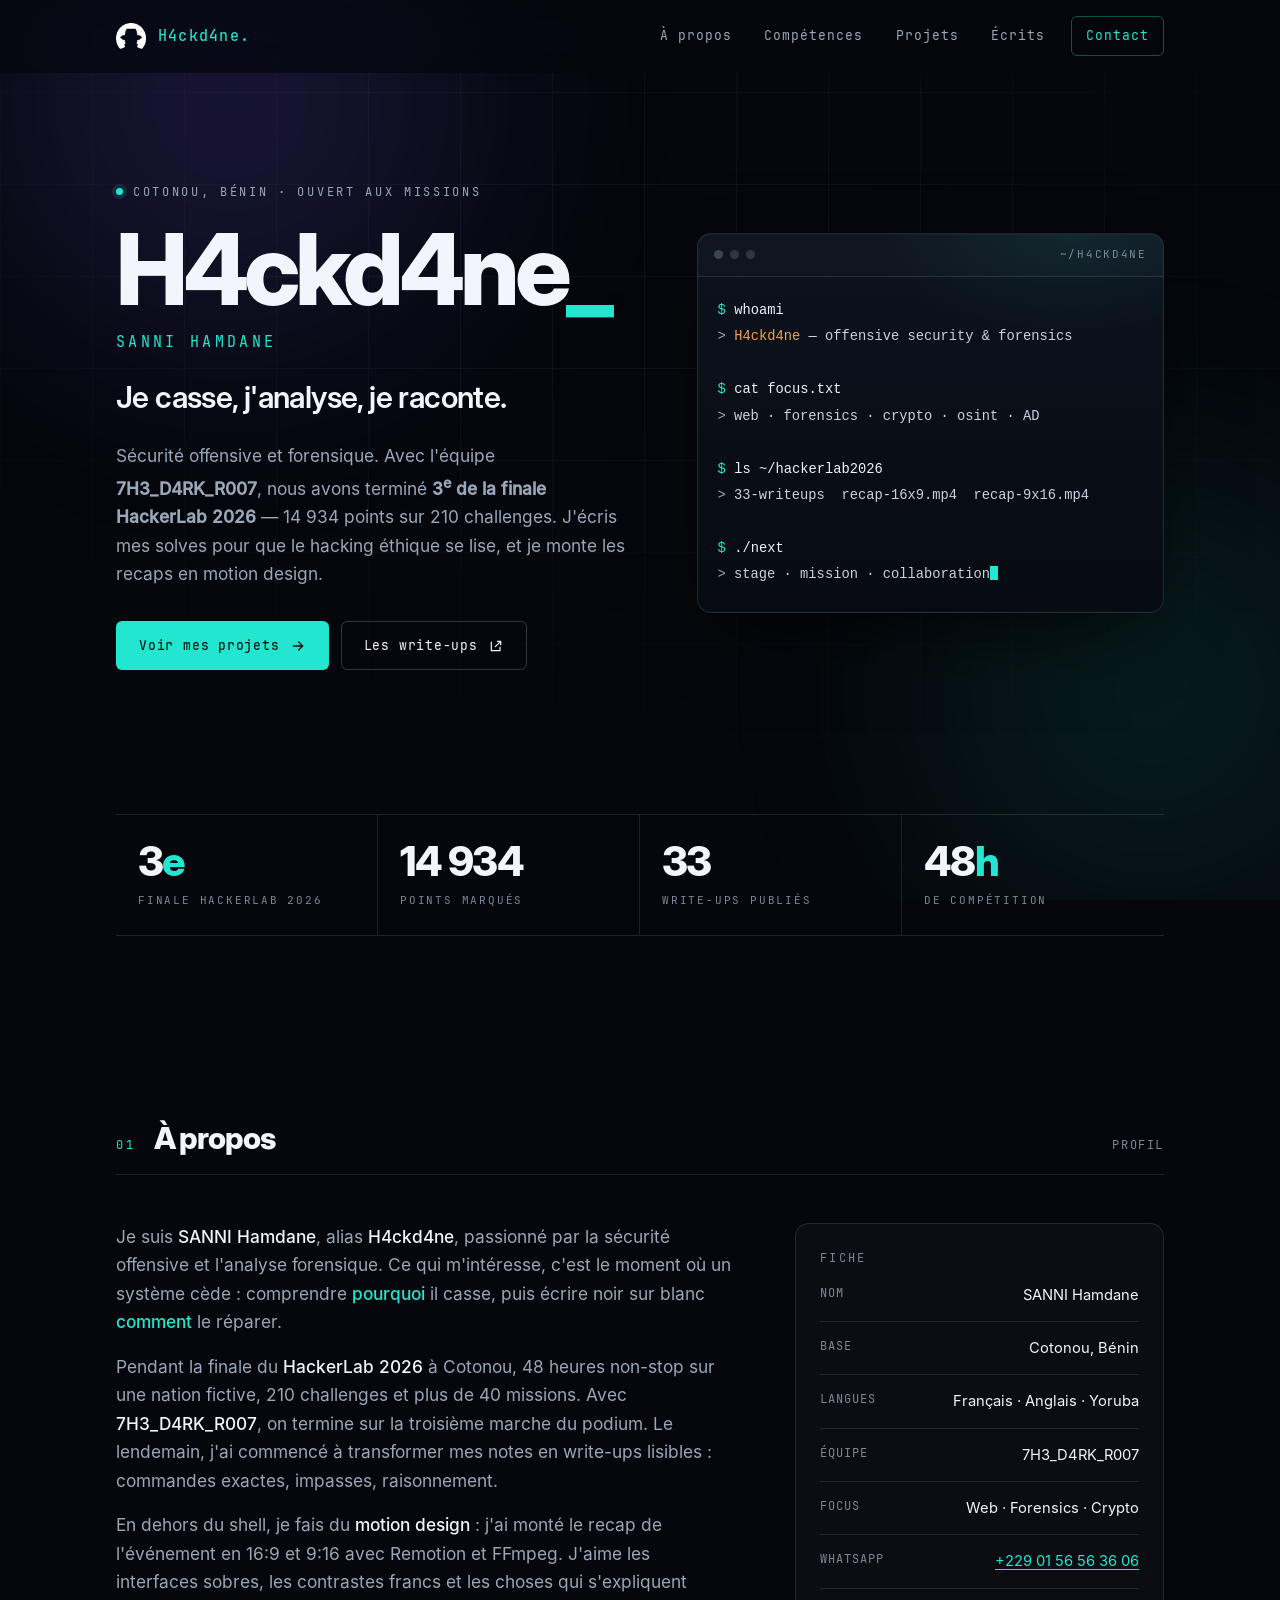
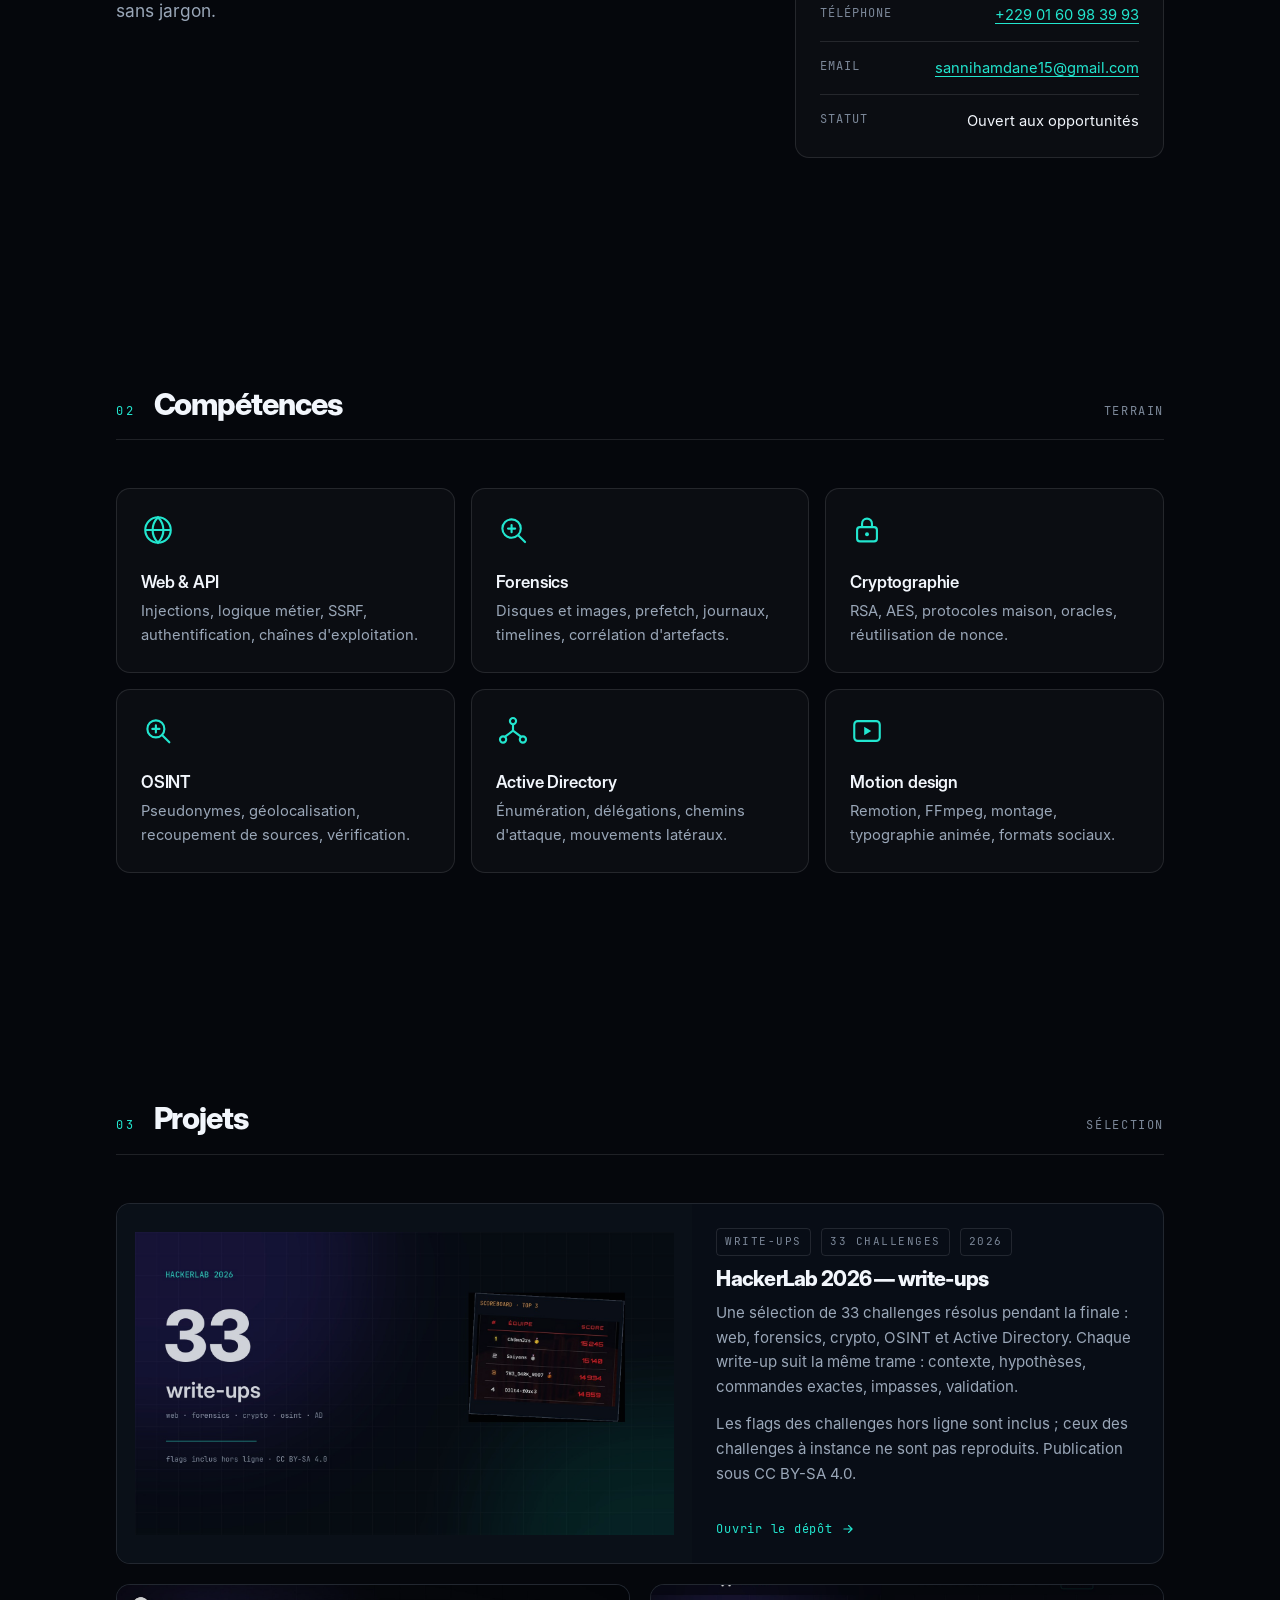
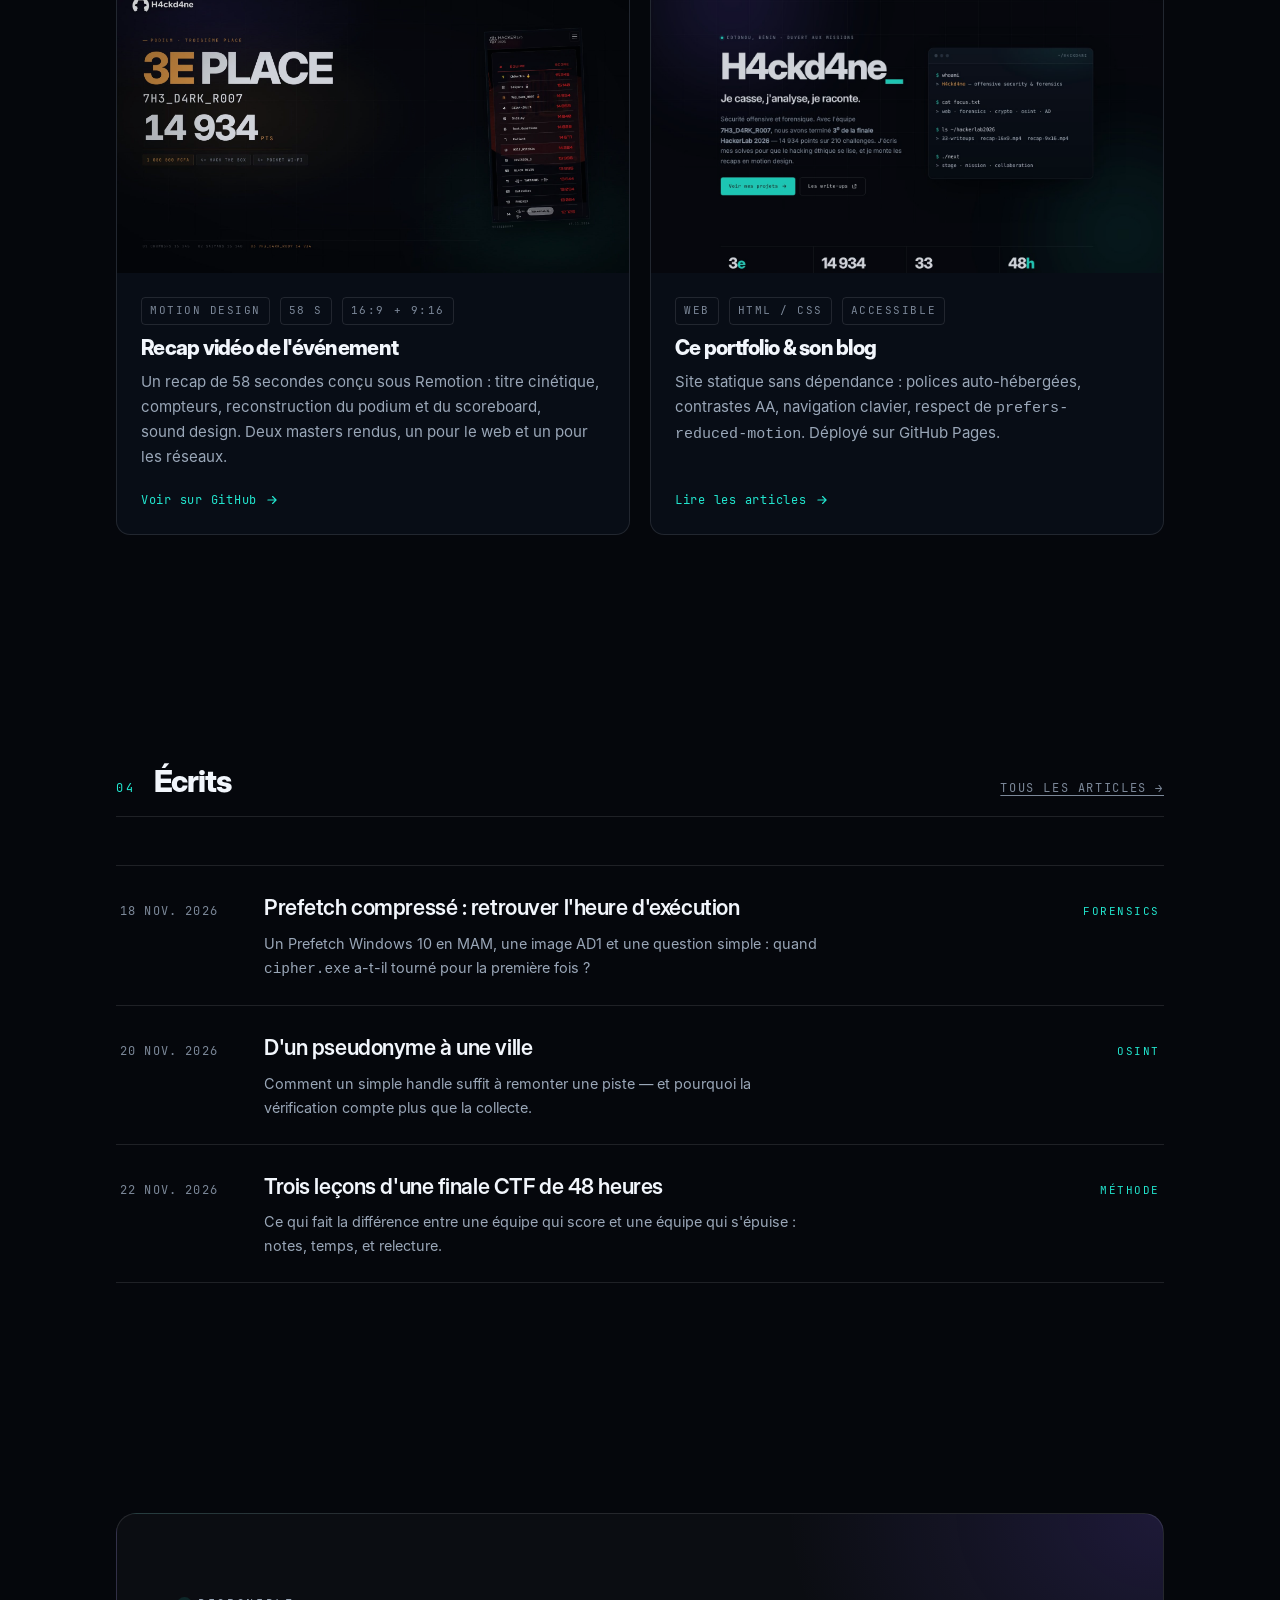
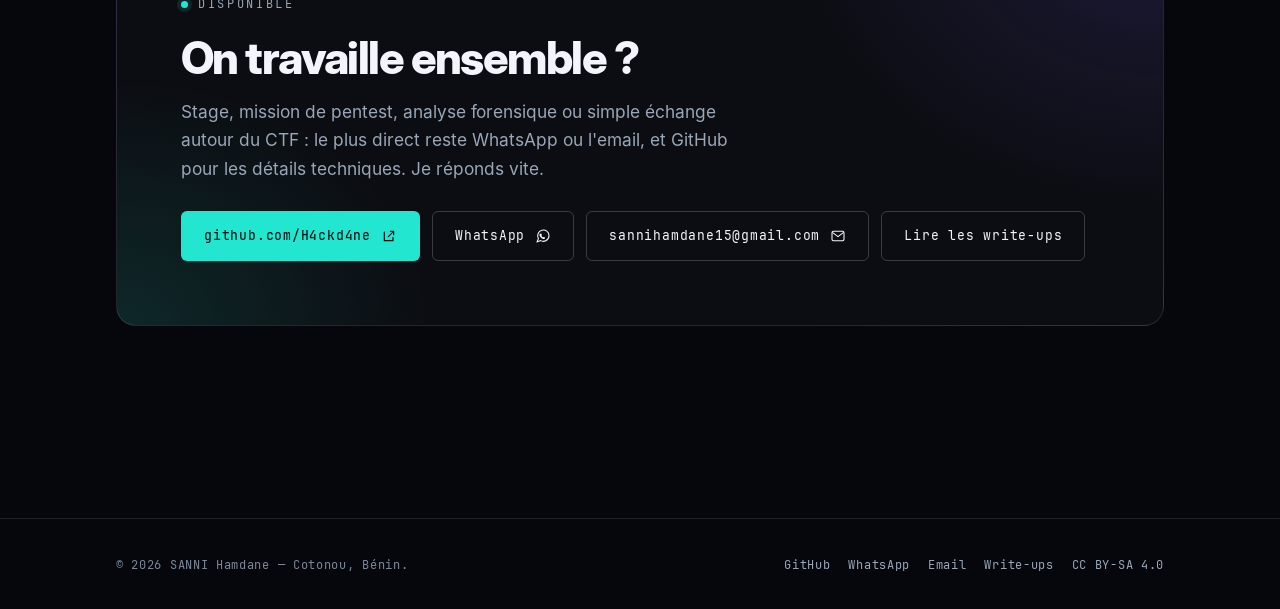
==== index.html @ 2ac23229 "Portfolio et blog — SANNI Hamdane (H4ckd4ne)" ====
<!doctype html>
<html lang="fr">
  <head>
    <meta charset="utf-8" />
    <meta name="viewport" content="width=device-width, initial-scale=1" />
    <title>SANNI Hamdane (H4ckd4ne) — cybersécurité, forensics & write-ups</title>
    <meta
      name="description"
      content="Portfolio de SANNI Hamdane (H4ckd4ne) : sécurité offensive, forensics, crypto et OSINT. 3e de la finale HackerLab 2026 avec l'équipe 7H3_D4RK_R007. Write-ups, projets et blog."
    />
    <meta name="author" content="H4ckd4ne" />
    <meta name="theme-color" content="#05070c" />
    <link rel="canonical" href="https://h4ckd4ne.github.io/" />

    <meta property="og:type" content="website" />
    <meta property="og:locale" content="fr_FR" />
    <meta property="og:title" content="SANNI Hamdane (H4ckd4ne) — cybersécurité, forensics & write-ups" />
    <meta
      property="og:description"
      content="3e de la finale HackerLab 2026. Write-ups, forensics, crypto, OSINT et motion design."
    />
    <meta property="og:url" content="https://h4ckd4ne.github.io/" />
    <meta property="og:image" content="https://h4ckd4ne.github.io/assets/img/og.jpg" />
    <meta property="og:image:width" content="1200" />
    <meta property="og:image:height" content="630" />
    <meta name="twitter:card" content="summary_large_image" />

    <link rel="icon" href="assets/img/favicon.png" sizes="any" />
    <link rel="apple-touch-icon" href="assets/img/favicon.png" />
    <link rel="preload" href="assets/fonts/Inter-Regular.woff2" as="font" type="font/woff2" crossorigin />
    <link rel="preload" href="assets/fonts/InterDisplay-ExtraBold.woff2" as="font" type="font/woff2" crossorigin />
    <link rel="stylesheet" href="assets/css/style.css" />
    <script>
      document.documentElement.classList.add("js");
    </script>
  </head>
  <body>
    <a class="skip-link" href="#contenu">Aller au contenu</a>

    <div class="backdrop" aria-hidden="true">
      <div class="backdrop__glow backdrop__glow--a"></div>
      <div class="backdrop__glow backdrop__glow--b"></div>
    </div>

    <header class="site-header">
      <div class="container site-header__inner">
        <a class="brand" href="index.html" aria-label="H4ckd4ne, accueil">
          <img src="assets/img/logo-mark.png" alt="" width="30" height="26" />
          <span class="brand__text">H4ckd4ne<span>.</span></span>
        </a>

        <button
          class="nav-toggle"
          type="button"
          aria-expanded="false"
          aria-controls="nav"
          aria-label="Ouvrir le menu"
        >
          <svg viewBox="0 0 24 24" fill="none" aria-hidden="true">
            <path d="M4 7h16M4 12h16M4 17h16" stroke="currentColor" stroke-width="1.8" stroke-linecap="round" />
          </svg>
        </button>

        <nav class="nav" id="nav" aria-label="Navigation principale">
          <a href="#apropos">À propos</a>
          <a href="#competences">Compétences</a>
          <a href="#projets">Projets</a>
          <a href="blog/">Écrits</a>
          <a class="nav__cta" href="#contact">Contact</a>
        </nav>
      </div>
    </header>

    <main id="contenu">
      <!-- HÉROS -->
      <section class="hero container" aria-labelledby="titre-hero">
        <div class="hero__grid">
          <div>
            <p class="eyebrow">
              <span class="eyebrow__dot" aria-hidden="true"></span>
              Cotonou, Bénin · ouvert aux missions
            </p>

            <h1 id="titre-hero">H4ckd4ne<span class="accent">_</span></h1>

            <p class="hero__name">SANNI Hamdane</p>

            <p class="hero__tagline">Je casse, j'analyse, je raconte.</p>

            <p class="hero__lead">
              Sécurité offensive et forensique. Avec l'équipe
              <strong>7H3_D4RK_R007</strong>, nous avons terminé
              <strong>3<sup>e</sup> de la finale HackerLab 2026</strong> — 14 934 points
              sur 210 challenges. J'écris mes solves pour que le hacking éthique se
              lise, et je monte les recaps en motion design.
            </p>

            <div class="hero__actions">
              <a class="btn btn--primary" href="#projets">
                Voir mes projets
                <svg viewBox="0 0 24 24" fill="none" aria-hidden="true">
                  <path d="M5 12h14M13 6l6 6-6 6" stroke="currentColor" stroke-width="2" stroke-linecap="round" stroke-linejoin="round" />
                </svg>
              </a>
              <a class="btn btn--ghost" href="https://github.com/H4ckd4ne/hackerlab2026-writeups" rel="noopener">
                Les write-ups
                <svg viewBox="0 0 24 24" fill="none" aria-hidden="true">
                  <path d="M14 5h5v5M19 5l-8 8M18 14v5H5V6" stroke="currentColor" stroke-width="1.8" stroke-linecap="round" stroke-linejoin="round" />
                </svg>
              </a>
            </div>
          </div>

          <div class="terminal" data-reveal>
            <div class="terminal__bar">
              <span class="terminal__dot" aria-hidden="true"></span>
              <span class="terminal__dot" aria-hidden="true"></span>
              <span class="terminal__dot" aria-hidden="true"></span>
              <span class="terminal__title">~/h4ckd4ne</span>
            </div>
            <pre class="terminal__body"><code><span class="prompt">$</span> <span class="cmd">whoami</span>
<span class="out">&gt;</span> <span class="key">H4ckd4ne</span> — offensive security &amp; forensics

<span class="prompt">$</span> <span class="cmd">cat focus.txt</span>
<span class="out">&gt;</span> web · forensics · crypto · osint · AD

<span class="prompt">$</span> <span class="cmd">ls ~/hackerlab2026</span>
<span class="out">&gt;</span> 33-writeups  recap-16x9.mp4  recap-9x16.mp4

<span class="prompt">$</span> <span class="cmd">./next</span>
<span class="out">&gt;</span> stage · mission · collaboration<span class="caret" aria-hidden="true"></span></code></pre>
          </div>
        </div>
      </section>

      <!-- STATISTIQUES -->
      <section class="container section--tight" aria-label="Chiffres clés">
        <div class="stats">
          <div class="stats__item">
            <div class="stats__value">3<span>e</span></div>
            <div class="stats__label">Finale HackerLab 2026</div>
          </div>
          <div class="stats__item">
            <div class="stats__value">14 934</div>
            <div class="stats__label">Points marqués</div>
          </div>
          <div class="stats__item">
            <div class="stats__value">33</div>
            <div class="stats__label">Write-ups publiés</div>
          </div>
          <div class="stats__item">
            <div class="stats__value">48<span>h</span></div>
            <div class="stats__label">De compétition</div>
          </div>
        </div>
      </section>

      <!-- À PROPOS -->
      <section class="section container" id="apropos" aria-labelledby="titre-apropos">
        <div class="section__head">
          <span class="section__index">01</span>
          <h2 class="section__title" id="titre-apropos">À propos</h2>
          <span class="section__note">Profil</span>
        </div>

        <div class="about">
          <div class="about__text" data-reveal>
            <p>
              Je suis <strong>SANNI Hamdane</strong>, alias <strong>H4ckd4ne</strong>,
              passionné par la sécurité offensive et l'analyse forensique. Ce qui m'intéresse, c'est le moment où un système
              cède : comprendre <span class="hl">pourquoi</span> il casse, puis écrire
              noir sur blanc <span class="hl">comment</span> le réparer.
            </p>
            <p>
              Pendant la finale du <strong>HackerLab 2026</strong> à Cotonou, 48 heures
              non-stop sur une nation fictive, 210 challenges et plus de 40 missions.
              Avec <strong>7H3_D4RK_R007</strong>, on termine sur la troisième marche du
              podium. Le lendemain, j'ai commencé à transformer mes notes en write-ups
              lisibles : commandes exactes, impasses, raisonnement.
            </p>
            <p>
              En dehors du shell, je fais du <strong>motion design</strong> : j'ai monté
              le recap de l'événement en 16:9 et 9:16 avec Remotion et FFmpeg. J'aime
              les interfaces sobres, les contrastes francs et les choses qui s'expliquent
              sans jargon.
            </p>
          </div>

          <aside class="card" data-reveal aria-label="Informations personnelles">
            <p class="card__title">Fiche</p>
            <div class="facts">
              <div class="facts__row">
                <span class="facts__key">Nom</span>
                <span class="facts__val">SANNI Hamdane</span>
              </div>
              <div class="facts__row">
                <span class="facts__key">Base</span>
                <span class="facts__val">Cotonou, Bénin</span>
              </div>
              <div class="facts__row">
                <span class="facts__key">Langues</span>
                <span class="facts__val">Français · Anglais · Yoruba</span>
              </div>
              <div class="facts__row">
                <span class="facts__key">Équipe</span>
                <span class="facts__val">7H3_D4RK_R007</span>
              </div>
              <div class="facts__row">
                <span class="facts__key">Focus</span>
                <span class="facts__val">Web · Forensics · Crypto</span>
              </div>
              <div class="facts__row">
                <span class="facts__key">WhatsApp</span>
                <span class="facts__val"><a href="https://wa.me/2290156563606" rel="noopener">+229 01 56 56 36 06</a></span>
              </div>
              <div class="facts__row">
                <span class="facts__key">Téléphone</span>
                <span class="facts__val"><a href="tel:+2290160983993">+229 01 60 98 39 93</a></span>
              </div>
              <div class="facts__row">
                <span class="facts__key">Email</span>
                <span class="facts__val"><a href="mailto:sannihamdane15@gmail.com">sannihamdane15@gmail.com</a></span>
              </div>
              <div class="facts__row">
                <span class="facts__key">Statut</span>
                <span class="facts__val">Ouvert aux opportunités</span>
              </div>
            </div>
          </aside>
        </div>
      </section>

      <!-- COMPÉTENCES -->
      <section class="section container" id="competences" aria-labelledby="titre-competences">
        <div class="section__head">
          <span class="section__index">02</span>
          <h2 class="section__title" id="titre-competences">Compétences</h2>
          <span class="section__note">Terrain</span>
        </div>

        <div class="skills">
          <article class="skill" data-reveal>
            <svg class="skill__icon" viewBox="0 0 24 24" fill="none" aria-hidden="true">
              <circle cx="12" cy="12" r="9" stroke="currentColor" stroke-width="1.5" />
              <path d="M3 12h18M12 3c2.5 2.6 3.8 5.6 3.8 9S14.5 18.4 12 21c-2.5-2.6-3.8-5.6-3.8-9S9.5 5.6 12 3Z" stroke="currentColor" stroke-width="1.5" />
            </svg>
            <h3>Web &amp; API</h3>
            <p>Injections, logique métier, SSRF, authentification, chaînes d'exploitation.</p>
          </article>

          <article class="skill" data-reveal>
            <svg class="skill__icon" viewBox="0 0 24 24" fill="none" aria-hidden="true">
              <circle cx="11" cy="11" r="6.5" stroke="currentColor" stroke-width="1.5" />
              <path d="m16 16 4.5 4.5" stroke="currentColor" stroke-width="1.5" stroke-linecap="round" />
              <path d="M8.5 11h5M11 8.5v5" stroke="currentColor" stroke-width="1.5" stroke-linecap="round" />
            </svg>
            <h3>Forensics</h3>
            <p>Disques et images, prefetch, journaux, timelines, corrélation d'artefacts.</p>
          </article>

          <article class="skill" data-reveal>
            <svg class="skill__icon" viewBox="0 0 24 24" fill="none" aria-hidden="true">
              <rect x="5" y="10" width="14" height="10" rx="2" stroke="currentColor" stroke-width="1.5" />
              <path d="M8.5 10V7.5a3.5 3.5 0 1 1 7 0V10" stroke="currentColor" stroke-width="1.5" />
              <circle cx="12" cy="15" r="1.4" fill="currentColor" />
            </svg>
            <h3>Cryptographie</h3>
            <p>RSA, AES, protocoles maison, oracles, réutilisation de nonce.</p>
          </article>

          <article class="skill" data-reveal>
            <svg class="skill__icon" viewBox="0 0 24 24" fill="none" aria-hidden="true">
              <circle cx="10.5" cy="10.5" r="6" stroke="currentColor" stroke-width="1.5" />
              <path d="m15 15 5 5" stroke="currentColor" stroke-width="1.5" stroke-linecap="round" />
              <path d="M8 10.5h5M10.5 8v5" stroke="currentColor" stroke-width="1.5" stroke-linecap="round" />
            </svg>
            <h3>OSINT</h3>
            <p>Pseudonymes, géolocalisation, recoupement de sources, vérification.</p>
          </article>

          <article class="skill" data-reveal>
            <svg class="skill__icon" viewBox="0 0 24 24" fill="none" aria-hidden="true">
              <circle cx="12" cy="5" r="2.2" stroke="currentColor" stroke-width="1.5" />
              <circle cx="5" cy="18" r="2.2" stroke="currentColor" stroke-width="1.5" />
              <circle cx="19" cy="18" r="2.2" stroke="currentColor" stroke-width="1.5" />
              <path d="M12 7.2v4.6M12 11.8 6.4 16M12 11.8l5.6 4.2" stroke="currentColor" stroke-width="1.5" />
            </svg>
            <h3>Active Directory</h3>
            <p>Énumération, délégations, chemins d'attaque, mouvements latéraux.</p>
          </article>

          <article class="skill" data-reveal>
            <svg class="skill__icon" viewBox="0 0 24 24" fill="none" aria-hidden="true">
              <rect x="3" y="5" width="18" height="14" rx="2.5" stroke="currentColor" stroke-width="1.5" />
              <path d="m10 9 5 3-5 3V9Z" fill="currentColor" />
            </svg>
            <h3>Motion design</h3>
            <p>Remotion, FFmpeg, montage, typographie animée, formats sociaux.</p>
          </article>
        </div>
      </section>

      <!-- PROJETS -->
      <section class="section container" id="projets" aria-labelledby="titre-projets">
        <div class="section__head">
          <span class="section__index">03</span>
          <h2 class="section__title" id="titre-projets">Projets</h2>
          <span class="section__note">Sélection</span>
        </div>

        <div class="projects">
          <article class="project project--wide" data-reveal>
            <div class="project__media project__media--contain">
              <img
                src="assets/img/writeups-cover.jpg"
                alt="Couverture des write-ups : 33 challenges, avec un aperçu du top 3 du classement."
                width="1600"
                height="900"
                decoding="async"
              />
            </div>
            <div class="project__body">
              <div class="project__meta">
                <span>Write-ups</span>
                <span>33 challenges</span>
                <span>2026</span>
              </div>
              <h3>HackerLab 2026 — write-ups</h3>
              <p>
                Une sélection de 33 challenges résolus pendant la finale : web, forensics,
                crypto, OSINT et Active Directory. Chaque write-up suit la même trame :
                contexte, hypothèses, commandes exactes, impasses, validation.
              </p>
              <p>
                Les flags des challenges hors ligne sont inclus ; ceux des challenges à
                instance ne sont pas reproduits. Publication sous CC BY-SA 4.0.
              </p>
              <a class="project__link" href="https://github.com/H4ckd4ne/hackerlab2026-writeups" rel="noopener">
                Ouvrir le dépôt
                <svg viewBox="0 0 24 24" fill="none" aria-hidden="true">
                  <path d="M5 12h14M13 6l6 6-6 6" stroke="currentColor" stroke-width="2" stroke-linecap="round" stroke-linejoin="round" />
                </svg>
              </a>
            </div>
          </article>

          <article class="project" data-reveal>
            <div class="project__media">
              <img
                src="assets/img/recap-poster.jpg"
                alt="Aperçu du recap vidéo : 3E PLACE, 14 934 points, avec le logo H4ckd4ne."
                width="1920"
                height="1080"
                decoding="async"
              />
            </div>
            <div class="project__body">
              <div class="project__meta">
                <span>Motion design</span>
                <span>58 s</span>
                <span>16:9 + 9:16</span>
              </div>
              <h3>Recap vidéo de l'événement</h3>
              <p>
                Un recap de 58 secondes conçu sous Remotion : titre cinétique, compteurs,
                reconstruction du podium et du scoreboard, sound design. Deux masters
                rendus, un pour le web et un pour les réseaux.
              </p>
              <a class="project__link" href="https://github.com/H4ckd4ne" rel="noopener">
                Voir sur GitHub
                <svg viewBox="0 0 24 24" fill="none" aria-hidden="true">
                  <path d="M5 12h14M13 6l6 6-6 6" stroke="currentColor" stroke-width="2" stroke-linecap="round" stroke-linejoin="round" />
                </svg>
              </a>
            </div>
          </article>

          <article class="project" data-reveal>
            <div class="project__media">
              <img
                src="assets/img/portfolio-cover.jpg"
                alt="Aperçu de la page d'accueil du portfolio : titre H4ckd4ne et terminal."
                width="1440"
                height="900"
                decoding="async"
              />
            </div>
            <div class="project__body">
              <div class="project__meta">
                <span>Web</span>
                <span>HTML / CSS</span>
                <span>Accessible</span>
              </div>
              <h3>Ce portfolio &amp; son blog</h3>
              <p>
                Site statique sans dépendance : polices auto-hébergées, contrastes AA,
                navigation clavier, respect de <code>prefers-reduced-motion</code>.
                Déployé sur GitHub Pages.
              </p>
              <a class="project__link" href="blog/">
                Lire les articles
                <svg viewBox="0 0 24 24" fill="none" aria-hidden="true">
                  <path d="M5 12h14M13 6l6 6-6 6" stroke="currentColor" stroke-width="2" stroke-linecap="round" stroke-linejoin="round" />
                </svg>
              </a>
            </div>
          </article>
        </div>
      </section>

      <!-- ÉCRITS -->
      <section class="section container" id="ecrits" aria-labelledby="titre-ecrits">
        <div class="section__head">
          <span class="section__index">04</span>
          <h2 class="section__title" id="titre-ecrits">Écrits</h2>
          <a class="section__note" href="blog/">Tous les articles →</a>
        </div>

        <div class="posts">
          <a class="post-row" href="blog/prefetch-compresse.html">
            <span class="post-row__date">18 nov. 2026</span>
            <span>
              <span class="post-row__title">Prefetch compressé : retrouver l'heure d'exécution</span>
              <span class="post-row__excerpt">
                Un Prefetch Windows 10 en MAM, une image AD1 et une question simple :
                quand <code>cipher.exe</code> a-t-il tourné pour la première fois ?
              </span>
            </span>
            <span class="post-row__tag">Forensics</span>
          </a>

          <a class="post-row" href="blog/osint-pseudo-ville.html">
            <span class="post-row__date">20 nov. 2026</span>
            <span>
              <span class="post-row__title">D'un pseudonyme à une ville</span>
              <span class="post-row__excerpt">
                Comment un simple handle suffit à remonter une piste — et pourquoi la
                vérification compte plus que la collecte.
              </span>
            </span>
            <span class="post-row__tag">OSINT</span>
          </a>

          <a class="post-row" href="blog/ctf-finale-lecons.html">
            <span class="post-row__date">22 nov. 2026</span>
            <span>
              <span class="post-row__title">Trois leçons d'une finale CTF de 48 heures</span>
              <span class="post-row__excerpt">
                Ce qui fait la différence entre une équipe qui score et une équipe qui
                s'épuise : notes, temps, et relecture.
              </span>
            </span>
            <span class="post-row__tag">Méthode</span>
          </a>
        </div>
      </section>

      <!-- CONTACT -->
      <section class="section container" id="contact" aria-labelledby="titre-contact">
        <div class="contact" data-reveal>
          <p class="eyebrow"><span class="eyebrow__dot" aria-hidden="true"></span>Disponible</p>
          <h2 id="titre-contact">On travaille ensemble ?</h2>
          <p>
            Stage, mission de pentest, analyse forensique ou simple échange autour du
            CTF : le plus direct reste WhatsApp ou l'email, et GitHub pour les détails
            techniques. Je réponds vite.
          </p>
          <div class="contact__actions">
            <a class="btn btn--primary" href="https://github.com/H4ckd4ne" rel="noopener">
              github.com/H4ckd4ne
              <svg viewBox="0 0 24 24" fill="none" aria-hidden="true">
                <path d="M14 5h5v5M19 5l-8 8M18 14v5H5V6" stroke="currentColor" stroke-width="1.8" stroke-linecap="round" stroke-linejoin="round" />
              </svg>
            </a>
            <a class="btn btn--ghost" href="https://wa.me/2290156563606" rel="noopener">
              WhatsApp
              <svg viewBox="0 0 24 24" fill="none" aria-hidden="true">
                <path d="M21 11.5a8.5 8.5 0 0 1-12.6 7.4L3 21l2.1-5.3A8.5 8.5 0 1 1 21 11.5Z" stroke="currentColor" stroke-width="1.6" stroke-linejoin="round" />
                <path d="M8.8 8.6c.3-.1.6 0 .8.4l.7 1.2c.1.2.1.5-.1.7l-.4.4c-.2.2-.2.4-.1.6.5.9 1.2 1.6 2.1 2.1.2.1.4.1.6-.1l.4-.4c.2-.2.4-.2.7-.1l1.2.7c.3.2.5.5.4.8-.2 1-.9 1.6-1.9 1.6-2.9 0-6.5-3.6-6.5-6.4 0-1 .5-1.7 1.3-1.9Z" fill="currentColor" />
              </svg>
            </a>
            <a class="btn btn--ghost" href="mailto:sannihamdane15@gmail.com">
              sannihamdane15@gmail.com
              <svg viewBox="0 0 24 24" fill="none" aria-hidden="true">
                <rect x="3" y="5" width="18" height="14" rx="2" stroke="currentColor" stroke-width="1.6" />
                <path d="m4 7 8 6 8-6" stroke="currentColor" stroke-width="1.6" stroke-linecap="round" stroke-linejoin="round" />
              </svg>
            </a>
            <a class="btn btn--ghost" href="https://github.com/H4ckd4ne/hackerlab2026-writeups" rel="noopener">
              Lire les write-ups
            </a>
          </div>
        </div>
      </section>
    </main>

    <footer class="site-footer">
      <div class="container site-footer__inner">
        <p>© <span data-year>2026</span> SANNI Hamdane — Cotonou, Bénin.</p>
        <div class="site-footer__links">
          <a href="https://github.com/H4ckd4ne" rel="noopener">GitHub</a>
          <a href="https://wa.me/2290156563606" rel="noopener">WhatsApp</a>
          <a href="mailto:sannihamdane15@gmail.com">Email</a>
          <a href="https://github.com/H4ckd4ne/hackerlab2026-writeups" rel="noopener">Write-ups</a>
          <a href="https://github.com/H4ckd4ne/hackerlab2026-writeups/blob/main/LICENSE" rel="noopener">CC BY-SA 4.0</a>
        </div>
      </div>
    </footer>

    <script src="assets/js/main.js" defer></script>
  </body>
</html>
---- assets/css/style.css ----
/* ==========================================================================
   H4ckd4ne — portfolio
   Feuille de style unique. Aucune dépendance externe.
   ========================================================================== */

/* ---------- Polices ---------- */
@font-face {
  font-family: "Inter";
  src: url("../fonts/Inter-Regular.woff2") format("woff2");
  font-weight: 400;
  font-style: normal;
  font-display: swap;
}
@font-face {
  font-family: "Inter";
  src: url("../fonts/Inter-Medium.woff2") format("woff2");
  font-weight: 500;
  font-style: normal;
  font-display: swap;
}
@font-face {
  font-family: "Display";
  src: url("../fonts/InterDisplay-SemiBold.woff2") format("woff2");
  font-weight: 600;
  font-style: normal;
  font-display: swap;
}
@font-face {
  font-family: "Display";
  src: url("../fonts/InterDisplay-ExtraBold.woff2") format("woff2");
  font-weight: 800;
  font-style: normal;
  font-display: swap;
}
@font-face {
  font-family: "Mono";
  src: url("../fonts/JetBrainsMono-Regular.woff2") format("woff2");
  font-weight: 400;
  font-style: normal;
  font-display: swap;
}
@font-face {
  font-family: "Mono";
  src: url("../fonts/JetBrainsMono-Medium.woff2") format("woff2");
  font-weight: 500;
  font-style: normal;
  font-display: swap;
}

/* ---------- Jetons ---------- */
:root {
  --bg: #05070c;
  --bg-soft: #080d16;
  --surface: rgba(255, 255, 255, 0.028);
  --surface-2: rgba(255, 255, 255, 0.05);
  --border: rgba(242, 246, 252, 0.11);
  --border-strong: rgba(242, 246, 252, 0.2);
  --ink: #f2f6fc;
  --muted: #9aa7b8;
  --muted-2: #7c8899;
  --cyan: #22e6cf;
  --cyan-dim: rgba(34, 230, 207, 0.14);
  --violet: #7b5cff;
  --bronze: #f0a24a;
  --red: #ff5c78;

  --font-body: "Inter", system-ui, -apple-system, "Segoe UI", sans-serif;
  --font-display: "Display", "Inter", system-ui, sans-serif;
  --font-mono: "Mono", ui-monospace, "SFMono-Regular", Menlo, monospace;

  --step--1: clamp(0.82rem, 0.79rem + 0.15vw, 0.9rem);
  --step-0: clamp(1rem, 0.96rem + 0.2vw, 1.08rem);
  --step-1: clamp(1.18rem, 1.1rem + 0.4vw, 1.4rem);
  --step-2: clamp(1.45rem, 1.3rem + 0.8vw, 1.9rem);
  --step-3: clamp(1.9rem, 1.6rem + 1.5vw, 2.8rem);
  --step-4: clamp(2.6rem, 2rem + 3vw, 4.4rem);
  --step-5: clamp(3.2rem, 2.2rem + 5vw, 6.4rem);

  --container: 1160px;
  --gutter: clamp(20px, 5vw, 56px);
  --radius: 14px;
  --radius-sm: 8px;
  --ease: cubic-bezier(0.22, 1, 0.36, 1);
}

/* ---------- Base ---------- */
*,
*::before,
*::after {
  box-sizing: border-box;
}

html {
  scroll-behavior: smooth;
  -webkit-text-size-adjust: 100%;
}

body {
  margin: 0;
  background: var(--bg);
  color: var(--ink);
  font-family: var(--font-body);
  font-size: var(--step-0);
  line-height: 1.65;
  -webkit-font-smoothing: antialiased;
  overflow-x: hidden;
}

img {
  max-width: 100%;
  height: auto;
  display: block;
}

a {
  color: var(--cyan);
  text-decoration-thickness: 1px;
  text-underline-offset: 3px;
}

a:hover {
  color: #7ff5e8;
}

h1,
h2,
h3,
h4 {
  font-family: var(--font-display);
  font-weight: 800;
  line-height: 1.02;
  letter-spacing: -0.035em;
  margin: 0;
  text-wrap: balance;
}

p {
  margin: 0;
  text-wrap: pretty;
}

ul,
ol {
  margin: 0;
  padding: 0;
  list-style: none;
}

::selection {
  background: var(--cyan);
  color: #04110f;
}

:focus-visible {
  outline: 2px solid var(--cyan);
  outline-offset: 3px;
  border-radius: 4px;
}

.sr-only {
  position: absolute;
  width: 1px;
  height: 1px;
  padding: 0;
  margin: -1px;
  overflow: hidden;
  clip: rect(0 0 0 0);
  white-space: nowrap;
  border: 0;
}

.skip-link {
  position: absolute;
  top: -100px;
  left: 16px;
  z-index: 100;
  padding: 12px 18px;
  background: var(--cyan);
  color: #04110f;
  font-family: var(--font-mono);
  font-size: 0.85rem;
  text-decoration: none;
  border-radius: 6px;
  transition: top 0.2s var(--ease);
}

.skip-link:focus {
  top: 16px;
  color: #04110f;
}

/* ---------- Décor de fond ---------- */
.backdrop {
  position: fixed;
  inset: 0;
  z-index: -1;
  pointer-events: none;
  overflow: hidden;
}

.backdrop::before {
  content: "";
  position: absolute;
  inset: 0;
  background-image:
    linear-gradient(to right, rgba(255, 255, 255, 0.045) 1px, transparent 1px),
    linear-gradient(to bottom, rgba(255, 255, 255, 0.045) 1px, transparent 1px);
  background-size: 92px 92px;
  mask-image: radial-gradient(70% 60% at 50% 30%, #000 20%, transparent 100%);
  -webkit-mask-image: radial-gradient(70% 60% at 50% 30%, #000 20%, transparent 100%);
}

.backdrop__glow {
  position: absolute;
  width: 60vw;
  height: 60vw;
  max-width: 800px;
  max-height: 800px;
  border-radius: 50%;
  filter: blur(90px);
  opacity: 0.55;
}

.backdrop__glow--a {
  top: -22vw;
  left: -12vw;
  background: radial-gradient(circle, rgba(123, 92, 255, 0.4), transparent 65%);
}

.backdrop__glow--b {
  top: 24vw;
  right: -20vw;
  background: radial-gradient(circle, rgba(34, 230, 207, 0.22), transparent 65%);
}

/* ---------- Structure ---------- */
.container {
  width: 100%;
  max-width: var(--container);
  margin-inline: auto;
  padding-inline: var(--gutter);
}

.section {
  padding-block: clamp(64px, 9vw, 128px);
  position: relative;
}

.section--tight {
  padding-block: clamp(40px, 6vw, 72px);
}

.section__head {
  display: flex;
  align-items: baseline;
  gap: 18px;
  margin-bottom: clamp(28px, 4vw, 48px);
  border-bottom: 1px solid var(--border);
  padding-bottom: 18px;
}

.section__index {
  font-family: var(--font-mono);
  font-size: 0.78rem;
  letter-spacing: 0.22em;
  color: var(--cyan);
  white-space: nowrap;
}

.section__title {
  font-size: var(--step-2);
  margin: 0;
}

.section__note {
  margin-left: auto;
  font-family: var(--font-mono);
  font-size: 0.72rem;
  letter-spacing: 0.14em;
  color: var(--muted-2);
  text-transform: uppercase;
}

/* ---------- En-tête ---------- */
.site-header {
  position: sticky;
  top: 0;
  z-index: 50;
  background: rgba(5, 7, 12, 0.72);
  backdrop-filter: blur(14px) saturate(140%);
  -webkit-backdrop-filter: blur(14px) saturate(140%);
  border-bottom: 1px solid transparent;
  transition: border-color 0.25s var(--ease), background 0.25s var(--ease);
}

.site-header.is-scrolled {
  border-bottom-color: var(--border);
  background: rgba(5, 7, 12, 0.9);
}

.site-header__inner {
  display: flex;
  align-items: center;
  gap: 20px;
  height: 72px;
}

.brand {
  display: inline-flex;
  align-items: center;
  gap: 12px;
  text-decoration: none;
  color: var(--ink);
  font-family: var(--font-mono);
  font-size: 0.95rem;
  letter-spacing: 0.08em;
  font-weight: 500;
}

.brand:hover {
  color: var(--ink);
}

.brand img {
  width: 30px;
  height: auto;
}

.brand span {
  color: var(--cyan);
}

.nav {
  margin-left: auto;
  display: flex;
  align-items: center;
  gap: 4px;
}

.nav a {
  display: inline-block;
  padding: 8px 14px;
  border-radius: 6px;
  color: var(--muted);
  text-decoration: none;
  font-family: var(--font-mono);
  font-size: 0.8rem;
  letter-spacing: 0.08em;
  transition: color 0.2s var(--ease), background 0.2s var(--ease);
}

.nav a:hover,
.nav a[aria-current="page"] {
  color: var(--ink);
  background: var(--surface-2);
}

.nav__cta {
  margin-left: 8px;
  color: var(--cyan) !important;
  border: 1px solid rgba(34, 230, 207, 0.35);
}

.nav__cta:hover {
  background: var(--cyan-dim) !important;
}

.nav-toggle {
  display: none;
  margin-left: auto;
  width: 44px;
  height: 44px;
  align-items: center;
  justify-content: center;
  background: var(--surface);
  border: 1px solid var(--border);
  border-radius: 8px;
  color: var(--ink);
  cursor: pointer;
}

.nav-toggle svg {
  width: 20px;
  height: 20px;
}

@media (max-width: 860px) {
  .nav-toggle {
    display: inline-flex;
  }

  .nav {
    position: absolute;
    top: 72px;
    left: 0;
    right: 0;
    flex-direction: column;
    align-items: stretch;
    gap: 2px;
    padding: 12px var(--gutter) 20px;
    background: rgba(5, 7, 12, 0.98);
    border-bottom: 1px solid var(--border);
    transform: translateY(-8px);
    opacity: 0;
    visibility: hidden;
    transition: opacity 0.2s var(--ease), transform 0.2s var(--ease), visibility 0.2s;
  }

  .nav.is-open {
    opacity: 1;
    visibility: visible;
    transform: none;
  }

  .nav a {
    padding: 12px 10px;
    font-size: 0.9rem;
  }
}

/* ---------- Héros ---------- */
.hero {
  padding-block: clamp(56px, 8vw, 104px) clamp(40px, 6vw, 72px);
}

.hero__grid {
  display: grid;
  grid-template-columns: minmax(0, 1.05fr) minmax(0, 0.95fr);
  gap: clamp(32px, 5vw, 72px);
  align-items: center;
}

@media (max-width: 900px) {
  .hero__grid {
    grid-template-columns: 1fr;
  }
}

.eyebrow {
  display: inline-flex;
  align-items: center;
  gap: 10px;
  font-family: var(--font-mono);
  font-size: 0.76rem;
  letter-spacing: 0.22em;
  text-transform: uppercase;
  color: var(--muted);
  margin-bottom: 22px;
}

.eyebrow__dot {
  width: 7px;
  height: 7px;
  border-radius: 50%;
  background: var(--cyan);
  box-shadow: 0 0 0 4px rgba(34, 230, 207, 0.12);
  animation: pulse 3.2s ease-in-out infinite;
}

@keyframes pulse {
  0%,
  100% {
    opacity: 1;
    box-shadow: 0 0 0 4px rgba(34, 230, 207, 0.12);
  }
  50% {
    opacity: 0.6;
    box-shadow: 0 0 0 8px rgba(34, 230, 207, 0.04);
  }
}

.hero h1 {
  font-size: var(--step-5);
  letter-spacing: -0.055em;
  line-height: 0.92;
}

.hero h1 .accent {
  color: var(--cyan);
}

.hero__name {
  margin-top: 14px;
  font-family: var(--font-mono);
  font-size: clamp(0.82rem, 0.76rem + 0.3vw, 0.95rem);
  letter-spacing: 0.22em;
  text-transform: uppercase;
  color: var(--cyan);
}

.hero__tagline {
  margin-top: 18px;
  font-family: var(--font-display);
  font-weight: 600;
  font-size: var(--step-2);
  letter-spacing: -0.02em;
  color: var(--ink);
  max-width: 22ch;
}

.hero__lead {
  margin-top: 20px;
  max-width: 54ch;
  color: var(--muted);
  font-size: var(--step-0);
}

.hero__actions {
  display: flex;
  flex-wrap: wrap;
  gap: 12px;
  margin-top: 32px;
}

.btn {
  display: inline-flex;
  align-items: center;
  gap: 10px;
  padding: 13px 22px;
  border-radius: 6px;
  font-family: var(--font-mono);
  font-size: 0.82rem;
  letter-spacing: 0.06em;
  text-decoration: none;
  border: 1px solid transparent;
  transition: transform 0.2s var(--ease), background 0.2s var(--ease),
    border-color 0.2s var(--ease), color 0.2s var(--ease);
}

.btn:hover {
  transform: translateY(-2px);
}

.btn--primary {
  background: var(--cyan);
  color: #04110f;
  font-weight: 500;
}

.btn--primary:hover {
  background: #6cf3e6;
  color: #04110f;
}

.btn--ghost {
  border-color: var(--border-strong);
  color: var(--ink);
}

.btn--ghost:hover {
  border-color: var(--cyan);
  color: var(--cyan);
  background: var(--cyan-dim);
}

.btn svg {
  width: 16px;
  height: 16px;
}

/* Terminal */
.terminal {
  position: relative;
  border: 1px solid var(--border);
  border-radius: var(--radius);
  background: linear-gradient(180deg, rgba(13, 19, 30, 0.96), rgba(7, 11, 18, 0.96));
  box-shadow: 0 30px 80px -30px rgba(0, 0, 0, 0.9), 0 0 0 1px rgba(255, 255, 255, 0.02) inset;
  overflow: hidden;
}

.terminal::after {
  content: "";
  position: absolute;
  inset: 0;
  background: radial-gradient(60% 40% at 80% 0%, rgba(34, 230, 207, 0.08), transparent 70%);
  pointer-events: none;
}

.terminal__bar {
  display: flex;
  align-items: center;
  gap: 7px;
  padding: 12px 16px;
  border-bottom: 1px solid var(--border);
  background: rgba(255, 255, 255, 0.015);
}

.terminal__dot {
  width: 9px;
  height: 9px;
  border-radius: 50%;
  background: #2a3442;
}

.terminal__dot:nth-child(1) {
  background: #3a4553;
}

.terminal__title {
  margin-left: auto;
  font-family: var(--font-mono);
  font-size: 0.68rem;
  letter-spacing: 0.16em;
  color: var(--muted-2);
  text-transform: uppercase;
}

.terminal__body {
  margin: 0;
  padding: 20px 20px 24px;
  font-family: var(--font-mono);
  font-size: clamp(0.76rem, 0.7rem + 0.25vw, 0.86rem);
  line-height: 1.85;
  color: #c8d3e2;
  overflow-x: auto;
}

.terminal__body .prompt {
  color: var(--cyan);
}

.terminal__body .cmd {
  color: #eef4fb;
}

.terminal__body .out {
  color: var(--muted);
}

.terminal__body .key {
  color: var(--bronze);
}

.caret {
  display: inline-block;
  width: 8px;
  height: 1.05em;
  background: var(--cyan);
  vertical-align: -0.15em;
  animation: blink 1.1s steps(2, start) infinite;
}

@keyframes blink {
  50% {
    opacity: 0;
  }
}

/* ---------- Statistiques ---------- */
.stats {
  display: grid;
  grid-template-columns: repeat(4, minmax(0, 1fr));
  border-top: 1px solid var(--border);
  border-bottom: 1px solid var(--border);
}

.stats__item {
  padding: 26px 22px;
  border-right: 1px solid var(--border);
}

.stats__item:last-child {
  border-right: 0;
}

.stats__value {
  font-family: var(--font-display);
  font-weight: 800;
  font-size: clamp(1.7rem, 1.3rem + 1.6vw, 2.6rem);
  letter-spacing: -0.04em;
  color: var(--ink);
  line-height: 1;
}

.stats__value span {
  color: var(--cyan);
}

.stats__label {
  margin-top: 8px;
  font-family: var(--font-mono);
  font-size: 0.7rem;
  letter-spacing: 0.16em;
  text-transform: uppercase;
  color: var(--muted-2);
}

@media (max-width: 760px) {
  .stats {
    grid-template-columns: repeat(2, minmax(0, 1fr));
  }

  .stats__item:nth-child(2) {
    border-right: 0;
  }

  .stats__item:nth-child(-n + 2) {
    border-bottom: 1px solid var(--border);
  }
}

/* ---------- À propos ---------- */
.about {
  display: grid;
  grid-template-columns: minmax(0, 1.25fr) minmax(0, 0.75fr);
  gap: clamp(32px, 5vw, 72px);
  align-items: start;
}

@media (max-width: 860px) {
  .about {
    grid-template-columns: 1fr;
  }
}

.about__text p + p {
  margin-top: 16px;
}

.about__text {
  color: var(--muted);
  font-size: var(--step-0);
}

.about__text strong {
  color: var(--ink);
  font-weight: 500;
}

.about__text .hl {
  color: var(--cyan);
  font-weight: 500;
}

.card {
  border: 1px solid var(--border);
  border-radius: var(--radius);
  background: var(--surface);
  padding: 24px;
}

.card__title {
  font-family: var(--font-mono);
  font-size: 0.72rem;
  letter-spacing: 0.2em;
  text-transform: uppercase;
  color: var(--muted-2);
  margin-bottom: 16px;
}

.facts {
  display: grid;
  gap: 14px;
}

.facts__row {
  display: flex;
  justify-content: space-between;
  gap: 16px;
  padding-bottom: 14px;
  border-bottom: 1px solid var(--border);
  font-size: 0.92rem;
}

.facts__row:last-child {
  border-bottom: 0;
  padding-bottom: 0;
}

.facts__key {
  color: var(--muted-2);
  font-family: var(--font-mono);
  font-size: 0.76rem;
  letter-spacing: 0.08em;
  text-transform: uppercase;
}

.facts__val {
  color: var(--ink);
  text-align: right;
}

/* ---------- Compétences ---------- */
.skills {
  display: grid;
  grid-template-columns: repeat(3, minmax(0, 1fr));
  gap: 16px;
}

@media (max-width: 900px) {
  .skills {
    grid-template-columns: repeat(2, minmax(0, 1fr));
  }
}

@media (max-width: 560px) {
  .skills {
    grid-template-columns: 1fr;
  }
}

.skill {
  padding: 24px;
  border: 1px solid var(--border);
  border-radius: var(--radius);
  background: var(--surface);
  transition: border-color 0.25s var(--ease), background 0.25s var(--ease),
    transform 0.25s var(--ease);
}

.skill:hover {
  border-color: rgba(34, 230, 207, 0.35);
  background: rgba(34, 230, 207, 0.04);
  transform: translateY(-3px);
}

.skill__icon {
  width: 34px;
  height: 34px;
  margin-bottom: 18px;
  color: var(--cyan);
}

.skill h3 {
  font-family: var(--font-display);
  font-size: 1.05rem;
  font-weight: 600;
  letter-spacing: -0.01em;
  margin-bottom: 8px;
}

.skill p {
  color: var(--muted);
  font-size: 0.92rem;
}

/* ---------- Projets ---------- */
.projects {
  display: grid;
  grid-template-columns: repeat(2, minmax(0, 1fr));
  gap: 20px;
}

@media (max-width: 860px) {
  .projects {
    grid-template-columns: 1fr;
  }
}

.project {
  position: relative;
  display: flex;
  flex-direction: column;
  border: 1px solid var(--border);
  border-radius: var(--radius);
  overflow: hidden;
  background: var(--bg-soft);
  transition: border-color 0.25s var(--ease), transform 0.25s var(--ease);
}

.project:hover {
  border-color: rgba(34, 230, 207, 0.4);
  transform: translateY(-4px);
}

.project__media {
  position: relative;
  aspect-ratio: 16 / 9;
  overflow: hidden;
  background: #0a1018;
}

.project__media img {
  width: 100%;
  height: 100%;
  object-fit: cover;
  opacity: 0.85;
  transition: transform 0.6s var(--ease), opacity 0.3s var(--ease);
}

.project:hover .project__media img {
  transform: scale(1.04);
  opacity: 1;
}

.project__media--contain img {
  object-fit: contain;
  padding: 18px;
}

.project__body {
  padding: 24px;
  display: flex;
  flex-direction: column;
  gap: 12px;
  flex: 1;
}

.project__meta {
  display: flex;
  gap: 10px;
  flex-wrap: wrap;
  font-family: var(--font-mono);
  font-size: 0.68rem;
  letter-spacing: 0.14em;
  text-transform: uppercase;
  color: var(--muted-2);
}

.project__meta span {
  border: 1px solid var(--border);
  border-radius: 4px;
  padding: 4px 8px;
}

.project h3 {
  font-size: 1.3rem;
  font-weight: 700;
}

.project p {
  color: var(--muted);
  font-size: 0.94rem;
}

.project__link {
  margin-top: auto;
  padding-top: 8px;
  display: inline-flex;
  align-items: center;
  gap: 8px;
  font-family: var(--font-mono);
  font-size: 0.78rem;
  letter-spacing: 0.06em;
  text-decoration: none;
  color: var(--cyan);
}

.project__link svg {
  width: 14px;
  height: 14px;
  transition: transform 0.2s var(--ease);
}

.project__link:hover svg {
  transform: translateX(3px);
}

.project--wide {
  grid-column: 1 / -1;
  flex-direction: row;
}

.project--wide .project__media {
  flex: 1 1 55%;
  aspect-ratio: 16 / 10;
  min-height: 0;
}

.project--wide .project__body {
  flex: 1 1 45%;
  justify-content: center;
}

@media (max-width: 860px) {
  .project--wide {
    flex-direction: column;
  }

  .project--wide .project__media {
    aspect-ratio: 16 / 9;
    min-height: 0;
  }
}

/* ---------- Écrits ---------- */
.posts {
  display: grid;
  gap: 0;
  border-top: 1px solid var(--border);
}

.post-row {
  display: grid;
  grid-template-columns: 120px minmax(0, 1fr) auto;
  gap: 24px;
  align-items: baseline;
  padding: 24px 4px;
  border-bottom: 1px solid var(--border);
  text-decoration: none;
  color: inherit;
  transition: background 0.2s var(--ease), padding 0.2s var(--ease);
}

.post-row:hover {
  background: rgba(255, 255, 255, 0.02);
  padding-left: 12px;
  padding-right: 12px;
  color: inherit;
}

.post-row__date {
  font-family: var(--font-mono);
  font-size: 0.72rem;
  letter-spacing: 0.1em;
  color: var(--muted-2);
  text-transform: uppercase;
}

.post-row__title {
  font-family: var(--font-display);
  font-weight: 600;
  font-size: clamp(1.05rem, 0.95rem + 0.5vw, 1.35rem);
  letter-spacing: -0.02em;
  color: var(--ink);
}

.post-row__excerpt {
  display: block;
  margin-top: 6px;
  color: var(--muted);
  font-size: 0.9rem;
  max-width: 62ch;
}

.post-row__tag {
  font-family: var(--font-mono);
  font-size: 0.68rem;
  letter-spacing: 0.14em;
  text-transform: uppercase;
  color: var(--cyan);
  white-space: nowrap;
}

@media (max-width: 720px) {
  .post-row {
    grid-template-columns: 1fr;
    gap: 8px;
  }

  .post-row__tag {
    color: var(--muted-2);
  }
}

/* ---------- Contact ---------- */
.contact {
  position: relative;
  border: 1px solid var(--border);
  border-radius: calc(var(--radius) + 6px);
  padding: clamp(32px, 5vw, 64px);
  background:
    radial-gradient(60% 120% at 100% 0%, rgba(123, 92, 255, 0.16), transparent 60%),
    radial-gradient(50% 100% at 0% 100%, rgba(34, 230, 207, 0.12), transparent 60%),
    var(--surface);
  overflow: hidden;
}

.contact h2 {
  font-size: var(--step-3);
  max-width: 18ch;
}

.contact p {
  margin-top: 16px;
  color: var(--muted);
  max-width: 52ch;
}

.contact__actions {
  display: flex;
  flex-wrap: wrap;
  gap: 12px;
  margin-top: 28px;
}

/* ---------- Pied de page ---------- */
.site-footer {
  border-top: 1px solid var(--border);
  padding-block: 36px;
  margin-top: clamp(40px, 6vw, 80px);
}

.site-footer__inner {
  display: flex;
  flex-wrap: wrap;
  gap: 18px;
  align-items: center;
  justify-content: space-between;
  font-family: var(--font-mono);
  font-size: 0.72rem;
  letter-spacing: 0.06em;
  color: var(--muted-2);
}

.site-footer a {
  color: var(--muted);
  text-decoration: none;
}

.site-footer a:hover {
  color: var(--cyan);
}

.site-footer__links {
  display: flex;
  gap: 18px;
  flex-wrap: wrap;
}

/* ---------- Article ---------- */
.article {
  padding-block: clamp(40px, 6vw, 72px);
}

.article__header {
  max-width: 760px;
  margin-inline: auto;
  padding-inline: var(--gutter);
}

.article__back {
  display: inline-flex;
  align-items: center;
  gap: 8px;
  font-family: var(--font-mono);
  font-size: 0.74rem;
  letter-spacing: 0.1em;
  text-transform: uppercase;
  color: var(--muted);
  text-decoration: none;
  margin-bottom: 28px;
}

.article__back:hover {
  color: var(--cyan);
}

.article__meta {
  display: flex;
  flex-wrap: wrap;
  gap: 14px;
  font-family: var(--font-mono);
  font-size: 0.7rem;
  letter-spacing: 0.14em;
  text-transform: uppercase;
  color: var(--muted-2);
  margin-bottom: 18px;
}

.article h1 {
  font-size: var(--step-4);
  letter-spacing: -0.045em;
}

.article__lead {
  margin-top: 20px;
  font-size: var(--step-1);
  color: var(--muted);
  line-height: 1.55;
}

.article__body {
  max-width: 760px;
  margin: clamp(32px, 5vw, 56px) auto 0;
  padding-inline: var(--gutter);
  color: #c3cede;
}

.article__body h2 {
  font-size: var(--step-2);
  margin-top: 2.2em;
  margin-bottom: 0.6em;
  color: var(--ink);
}

.article__body h3 {
  font-family: var(--font-display);
  font-weight: 600;
  font-size: var(--step-1);
  margin-top: 1.8em;
  margin-bottom: 0.5em;
  color: var(--ink);
}

.article__body p {
  margin-bottom: 1.1em;
}

.article__body ul,
.article__body ol {
  margin: 0 0 1.2em;
  padding-left: 1.4em;
  list-style: disc;
}

.article__body ol {
  list-style: decimal;
}

.article__body li {
  margin-bottom: 0.45em;
}

.article__body strong {
  color: var(--ink);
  font-weight: 600;
}

.article__body code {
  font-family: var(--font-mono);
  font-size: 0.86em;
  background: rgba(255, 255, 255, 0.06);
  border: 1px solid var(--border);
  border-radius: 4px;
  padding: 0.15em 0.4em;
  color: #dfe8f4;
}

.article__body pre {
  margin: 0 0 1.4em;
  padding: 18px 20px;
  background: #070b12;
  border: 1px solid var(--border);
  border-radius: var(--radius-sm);
  overflow-x: auto;
  font-family: var(--font-mono);
  font-size: 0.82rem;
  line-height: 1.7;
}

.article__body pre code {
  background: none;
  border: 0;
  padding: 0;
  font-size: inherit;
}

.article__body blockquote {
  margin: 0 0 1.4em;
  padding: 4px 0 4px 20px;
  border-left: 2px solid var(--cyan);
  color: var(--muted);
}

.article__footer {
  max-width: 760px;
  margin: 48px auto 0;
  padding: 24px var(--gutter) 0;
  border-top: 1px solid var(--border);
  display: flex;
  flex-wrap: wrap;
  gap: 16px;
  justify-content: space-between;
  align-items: center;
}

.tag-list {
  display: flex;
  gap: 8px;
  flex-wrap: wrap;
}

.tag {
  font-family: var(--font-mono);
  font-size: 0.66rem;
  letter-spacing: 0.12em;
  text-transform: uppercase;
  color: var(--muted);
  border: 1px solid var(--border);
  border-radius: 4px;
  padding: 5px 9px;
}

/* ---------- Blog : liste ---------- */
.blog-head {
  padding-block: clamp(48px, 7vw, 88px) clamp(24px, 4vw, 40px);
}

.blog-head h1 {
  font-size: var(--step-4);
}

.blog-head p {
  margin-top: 18px;
  color: var(--muted);
  max-width: 58ch;
}

/* ---------- Animations ---------- */
/* Le contenu reste visible même sans JavaScript. */
@media (prefers-reduced-motion: reduce) {
  html {
    scroll-behavior: auto;
  }

  *,
  *::before,
  *::after {
    animation-duration: 0.001ms !important;
    animation-iteration-count: 1 !important;
    transition-duration: 0.001ms !important;
  }

}

/* ---------- Impression ---------- */
@media print {
  .backdrop,
  .site-header,
  .site-footer,
  .hero__actions,
  .contact__actions {
    display: none !important;
  }

  body {
    background: #fff;
    color: #111;
  }

  a {
    color: #111;
  }
}
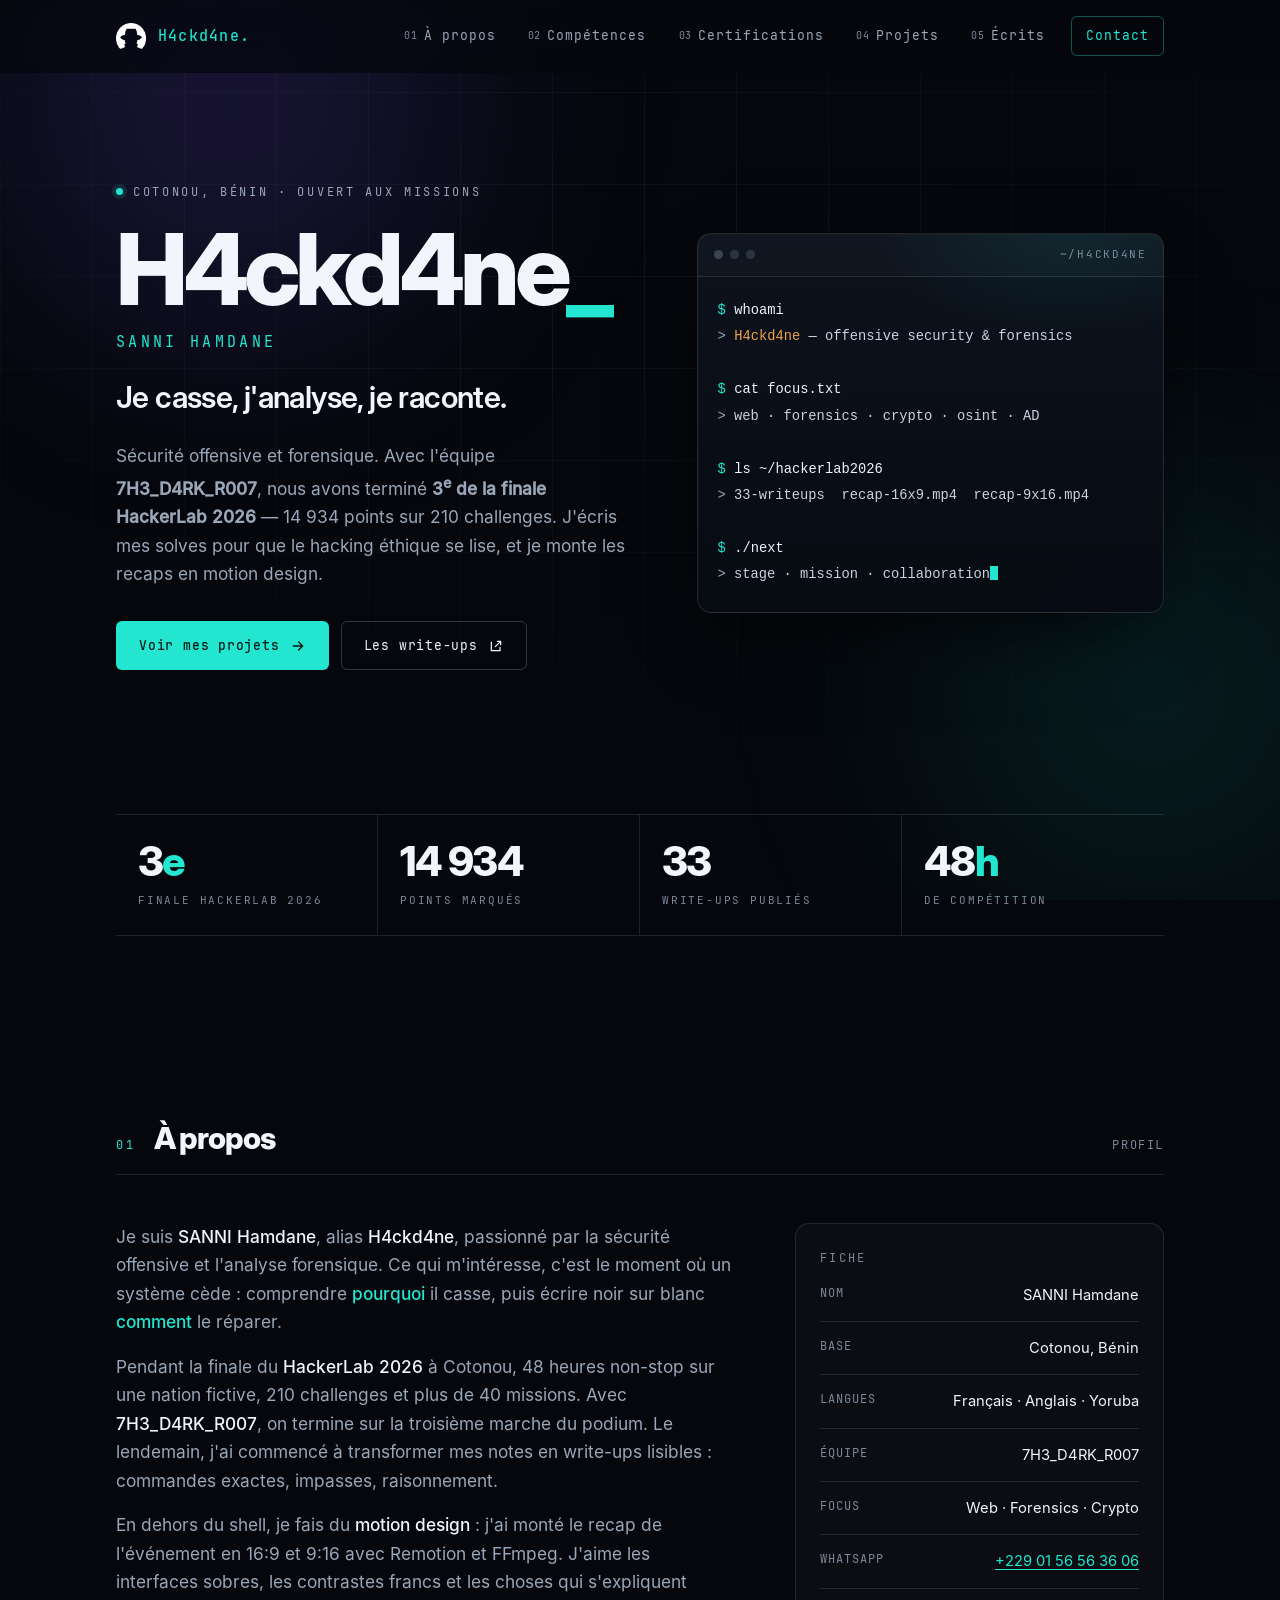
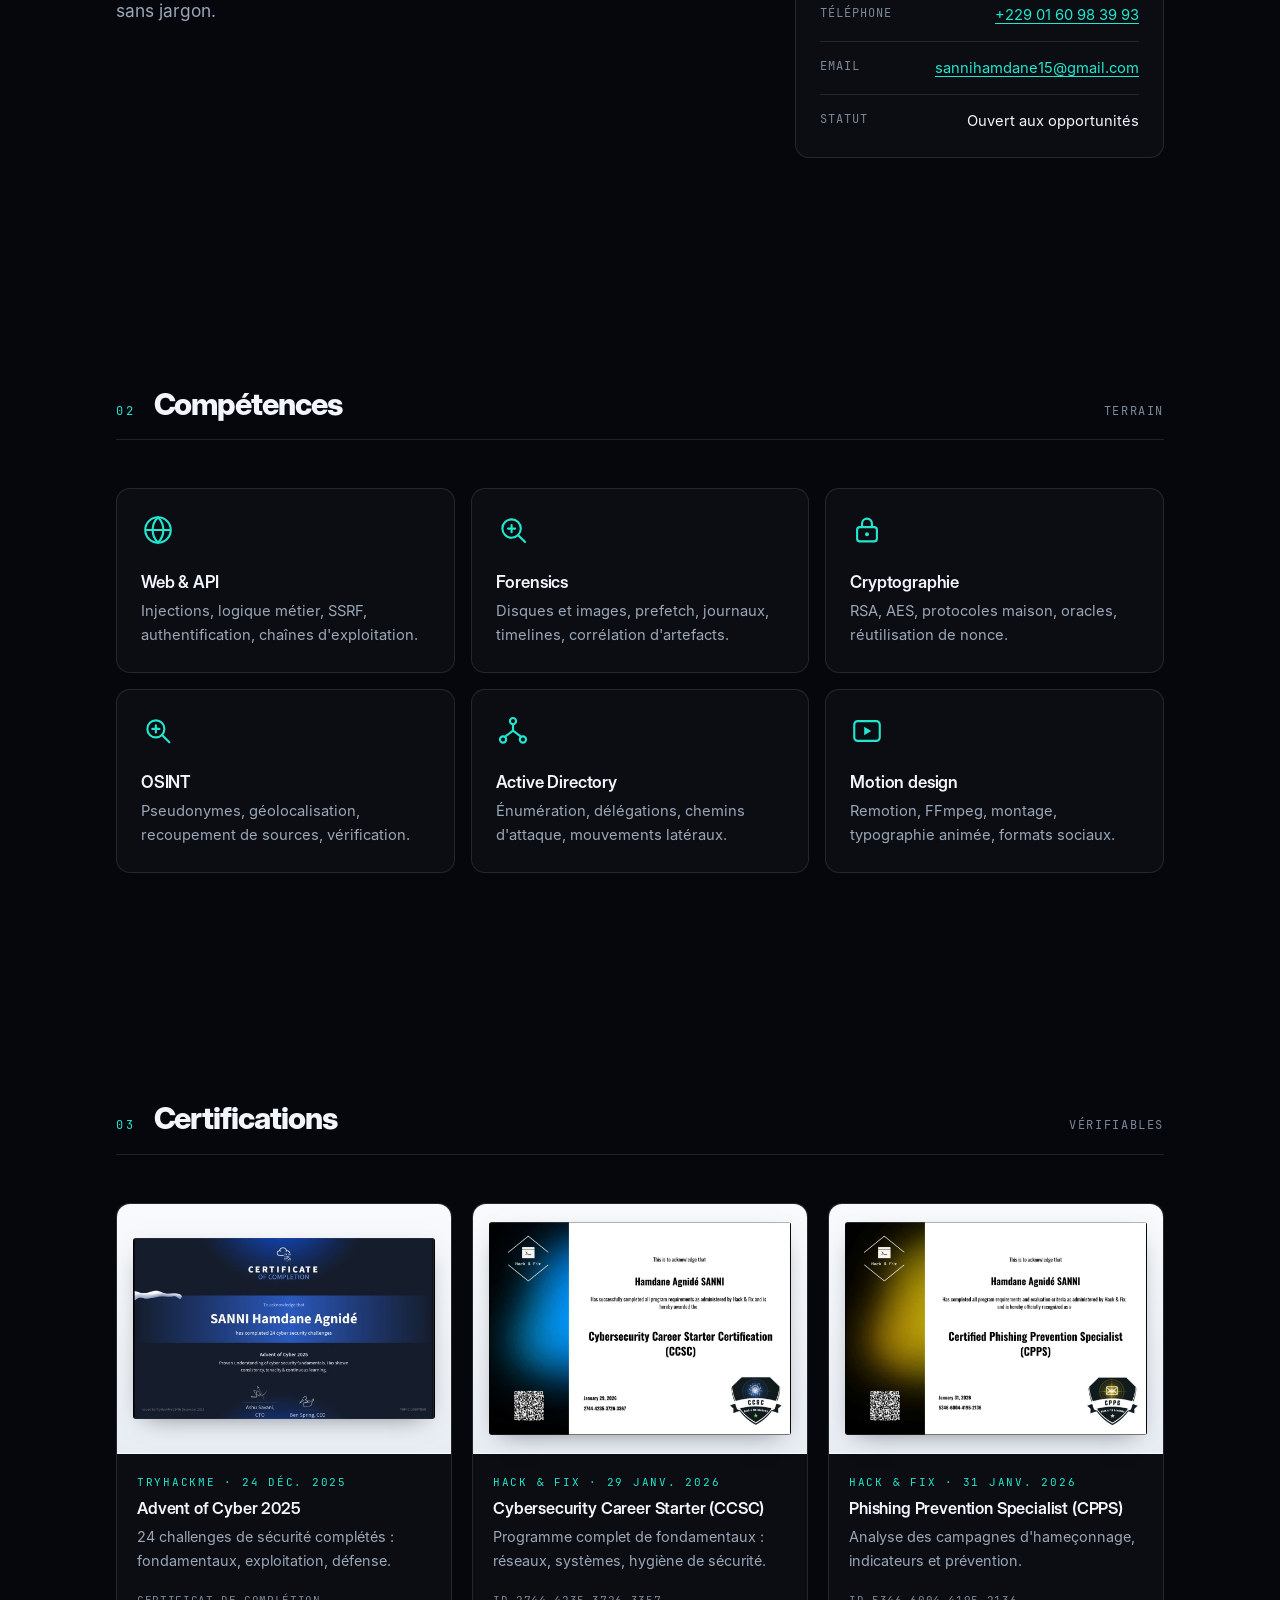
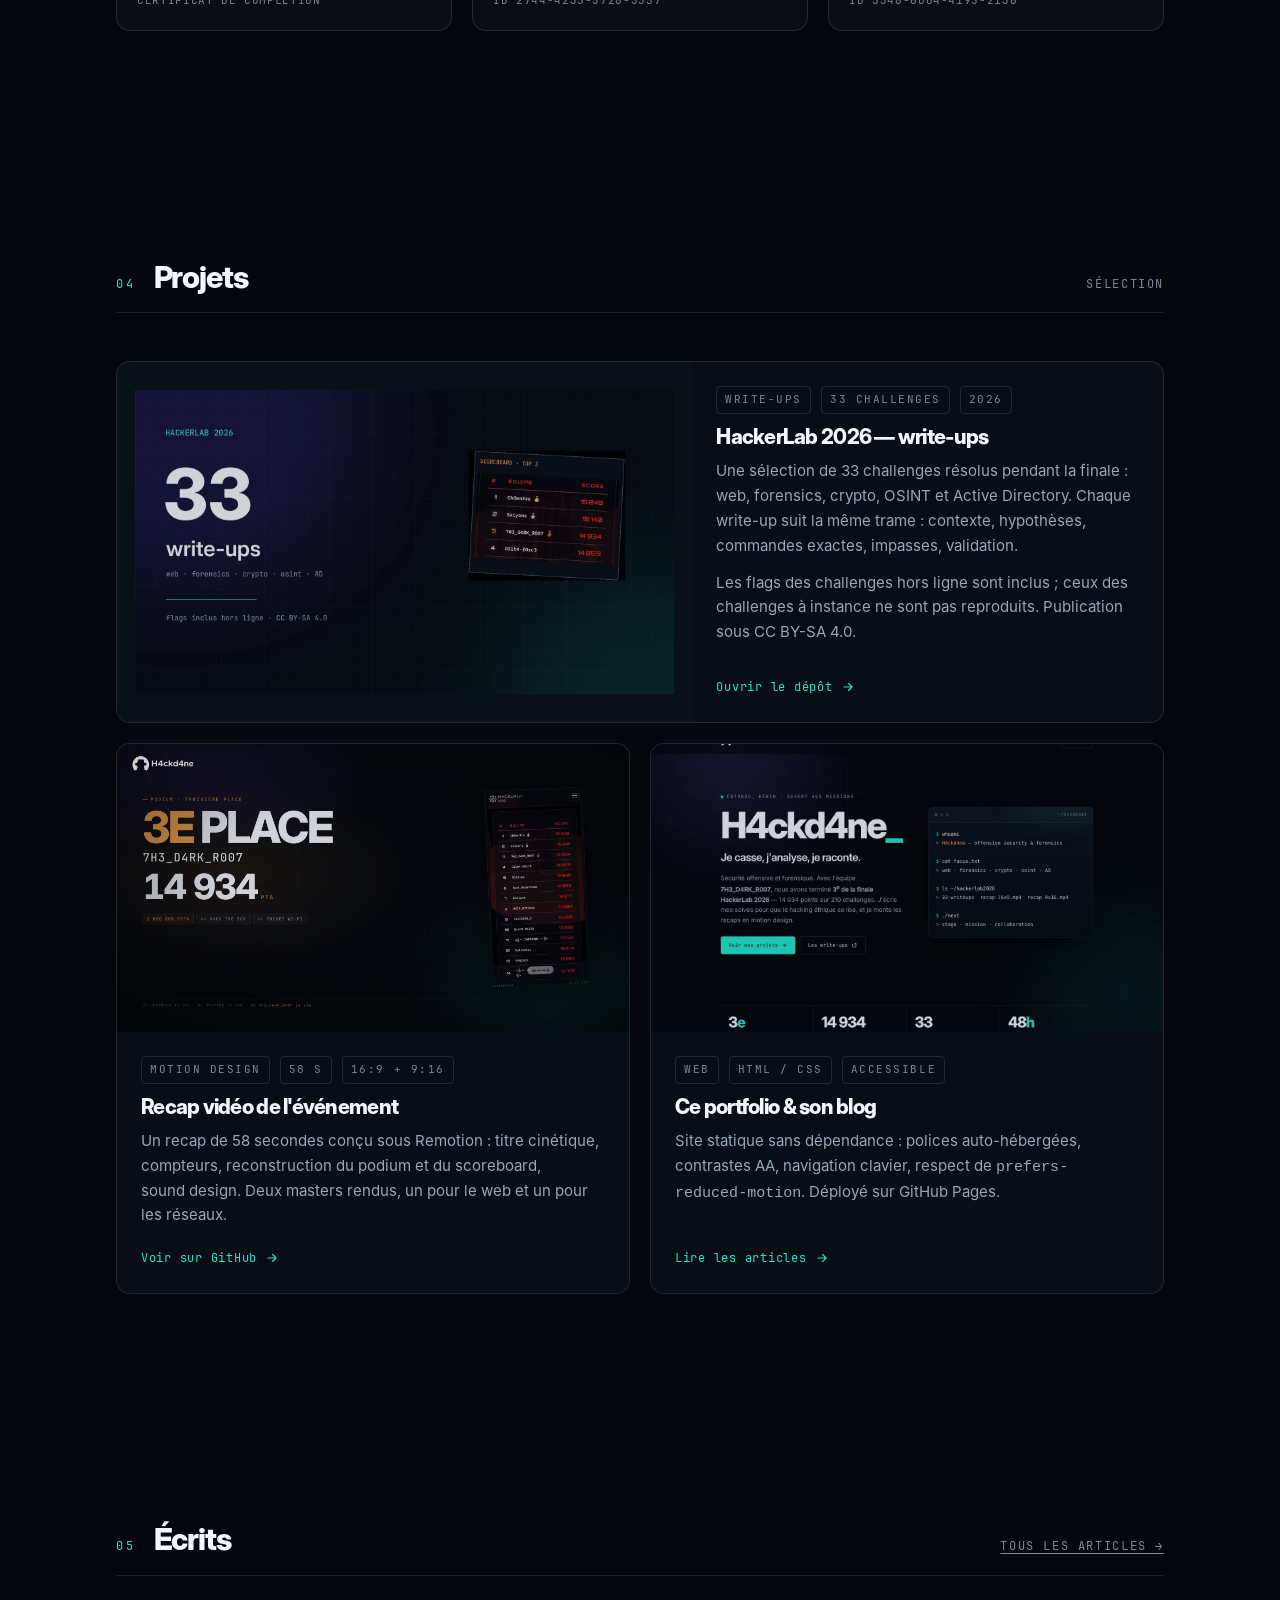
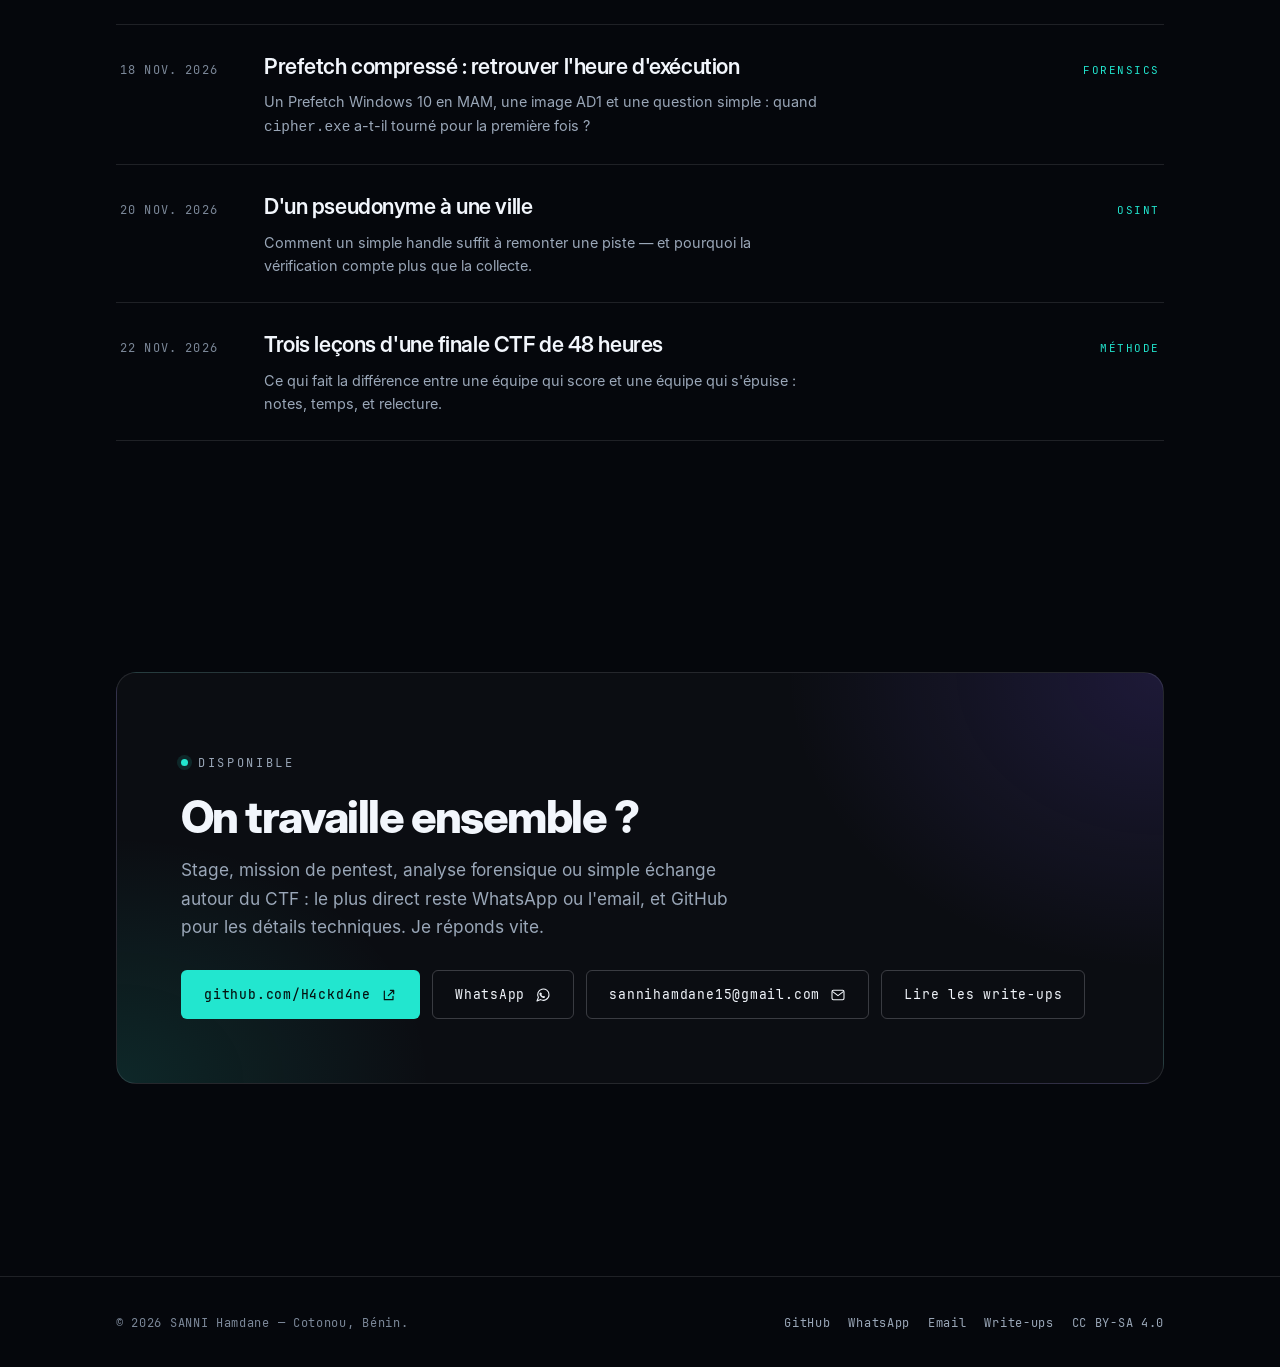
==== commit 5c28c0af: "Ajout des certifications, du nom complet et du yoruba" ====
--- a/index.html
+++ b/index.html
@@ -62,10 +62,11 @@
         </button>
 
         <nav class="nav" id="nav" aria-label="Navigation principale">
-          <a href="#apropos">À propos</a>
-          <a href="#competences">Compétences</a>
-          <a href="#projets">Projets</a>
-          <a href="blog/">Écrits</a>
+          <a href="#apropos"><span class="nav__num">01</span>À propos</a>
+          <a href="#competences"><span class="nav__num">02</span>Compétences</a>
+          <a href="#certifications"><span class="nav__num">03</span>Certifications</a>
+          <a href="#projets"><span class="nav__num">04</span>Projets</a>
+          <a href="blog/"><span class="nav__num">05</span>Écrits</a>
           <a class="nav__cta" href="#contact">Contact</a>
         </nav>
       </div>
@@ -300,10 +301,79 @@
         </div>
       </section>
 
+
+      <!-- CERTIFICATIONS -->
+      <section class="section container" id="certifications" aria-labelledby="titre-certifications">
+        <div class="section__head">
+          <span class="section__index">03</span>
+          <h2 class="section__title" id="titre-certifications">Certifications</h2>
+          <span class="section__note">Vérifiables</span>
+        </div>
+
+        <div class="certs">
+          <article class="cert">
+            <div class="cert__paper">
+              <img
+                src="assets/img/certs/thm-aoc.jpg"
+                alt="Certificat TryHackMe Advent of Cyber 2025 décerné à SANNI Hamdane Agnídé."
+                width="1100"
+                height="661"
+                loading="lazy"
+                decoding="async"
+              />
+            </div>
+            <div class="cert__body">
+              <span class="cert__issuer">TryHackMe · 24 déc. 2025</span>
+              <h3>Advent of Cyber 2025</h3>
+              <p>24 challenges de sécurité complétés : fondamentaux, exploitation, défense.</p>
+              <span class="cert__id">Certificat de complétion</span>
+            </div>
+          </article>
+
+          <article class="cert">
+            <div class="cert__paper">
+              <img
+                src="assets/img/certs/hf-ccsc.jpg"
+                alt="Certificat Hack &amp; Fix Cybersecurity Career Starter Certification décerné à SANNI Hamdane Agnídé."
+                width="1100"
+                height="777"
+                loading="lazy"
+                decoding="async"
+              />
+            </div>
+            <div class="cert__body">
+              <span class="cert__issuer">Hack &amp; Fix · 29 janv. 2026</span>
+              <h3>Cybersecurity Career Starter (CCSC)</h3>
+              <p>Programme complet de fondamentaux : réseaux, systèmes, hygiène de sécurité.</p>
+              <span class="cert__id">ID 2744-4235-3726-3357</span>
+            </div>
+          </article>
+
+          <article class="cert">
+            <div class="cert__paper">
+              <img
+                src="assets/img/certs/hf-cpps.jpg"
+                alt="Certificat Hack &amp; Fix Certified Phishing Prevention Specialist décerné à SANNI Hamdane Agnídé."
+                width="1100"
+                height="777"
+                loading="lazy"
+                decoding="async"
+              />
+            </div>
+            <div class="cert__body">
+              <span class="cert__issuer">Hack &amp; Fix · 31 janv. 2026</span>
+              <h3>Phishing Prevention Specialist (CPPS)</h3>
+              <p>Analyse des campagnes d'hameçonnage, indicateurs et prévention.</p>
+              <span class="cert__id">ID 5346-6004-4195-2136</span>
+            </div>
+          </article>
+        </div>
+      </section>
+
       <!-- PROJETS -->
       <section class="section container" id="projets" aria-labelledby="titre-projets">
         <div class="section__head">
-          <span class="section__index">03</span>
+          <span class="section__index">04</span>
           <h2 class="section__title" id="titre-projets">Projets</h2>
           <span class="section__note">Sélection</span>
         </div>
@@ -411,7 +481,7 @@
       <!-- ÉCRITS -->
       <section class="section container" id="ecrits" aria-labelledby="titre-ecrits">
         <div class="section__head">
-          <span class="section__index">04</span>
+          <span class="section__index">05</span>
           <h2 class="section__title" id="titre-ecrits">Écrits</h2>
           <a class="section__note" href="blog/">Tous les articles →</a>
         </div>
--- a/assets/css/style.css
+++ b/assets/css/style.css
@@ -1323,3 +1323,98 @@
     color: #111;
   }
 }
+
+/* ---------- Certifications ---------- */
+.certs {
+  display: grid;
+  grid-template-columns: repeat(3, minmax(0, 1fr));
+  gap: 20px;
+}
+
+@media (max-width: 900px) {
+  .certs {
+    grid-template-columns: 1fr;
+  }
+}
+
+.cert {
+  display: flex;
+  flex-direction: column;
+  border: 1px solid var(--border);
+  border-radius: var(--radius);
+  background: var(--surface);
+  overflow: hidden;
+  transition: border-color 0.25s var(--ease), transform 0.25s var(--ease),
+    background 0.25s var(--ease);
+}
+
+.cert:hover {
+  border-color: rgba(34, 230, 207, 0.35);
+  background: rgba(34, 230, 207, 0.03);
+  transform: translateY(-3px);
+}
+
+.cert__paper {
+  aspect-ratio: 4 / 3;
+  padding: 16px;
+  display: grid;
+  place-items: center;
+  background: linear-gradient(180deg, #f8fafc, #e8edf4);
+  border-bottom: 1px solid var(--border);
+}
+
+.cert__paper img {
+  max-width: 100%;
+  max-height: 100%;
+  width: auto;
+  height: auto;
+  object-fit: contain;
+  border-radius: 3px;
+  box-shadow: 0 8px 24px -12px rgba(5, 7, 12, 0.55);
+}
+
+.cert__body {
+  display: flex;
+  flex-direction: column;
+  gap: 8px;
+  padding: 20px;
+  flex: 1;
+}
+
+.cert__issuer {
+  font-family: var(--font-mono);
+  font-size: 0.68rem;
+  letter-spacing: 0.16em;
+  text-transform: uppercase;
+  color: var(--cyan);
+}
+
+.cert h3 {
+  font-family: var(--font-display);
+  font-weight: 600;
+  font-size: 1.02rem;
+  letter-spacing: -0.01em;
+}
+
+.cert p {
+  color: var(--muted);
+  font-size: 0.9rem;
+}
+
+.cert__id {
+  margin-top: auto;
+  padding-top: 12px;
+  font-family: var(--font-mono);
+  font-size: 0.68rem;
+  letter-spacing: 0.06em;
+  color: var(--muted-2);
+  text-transform: uppercase;
+}
+
+.nav__num {
+  font-size: 0.6rem;
+  letter-spacing: 0.08em;
+  color: var(--muted-2);
+  margin-right: 6px;
+  vertical-align: 1px;
+}
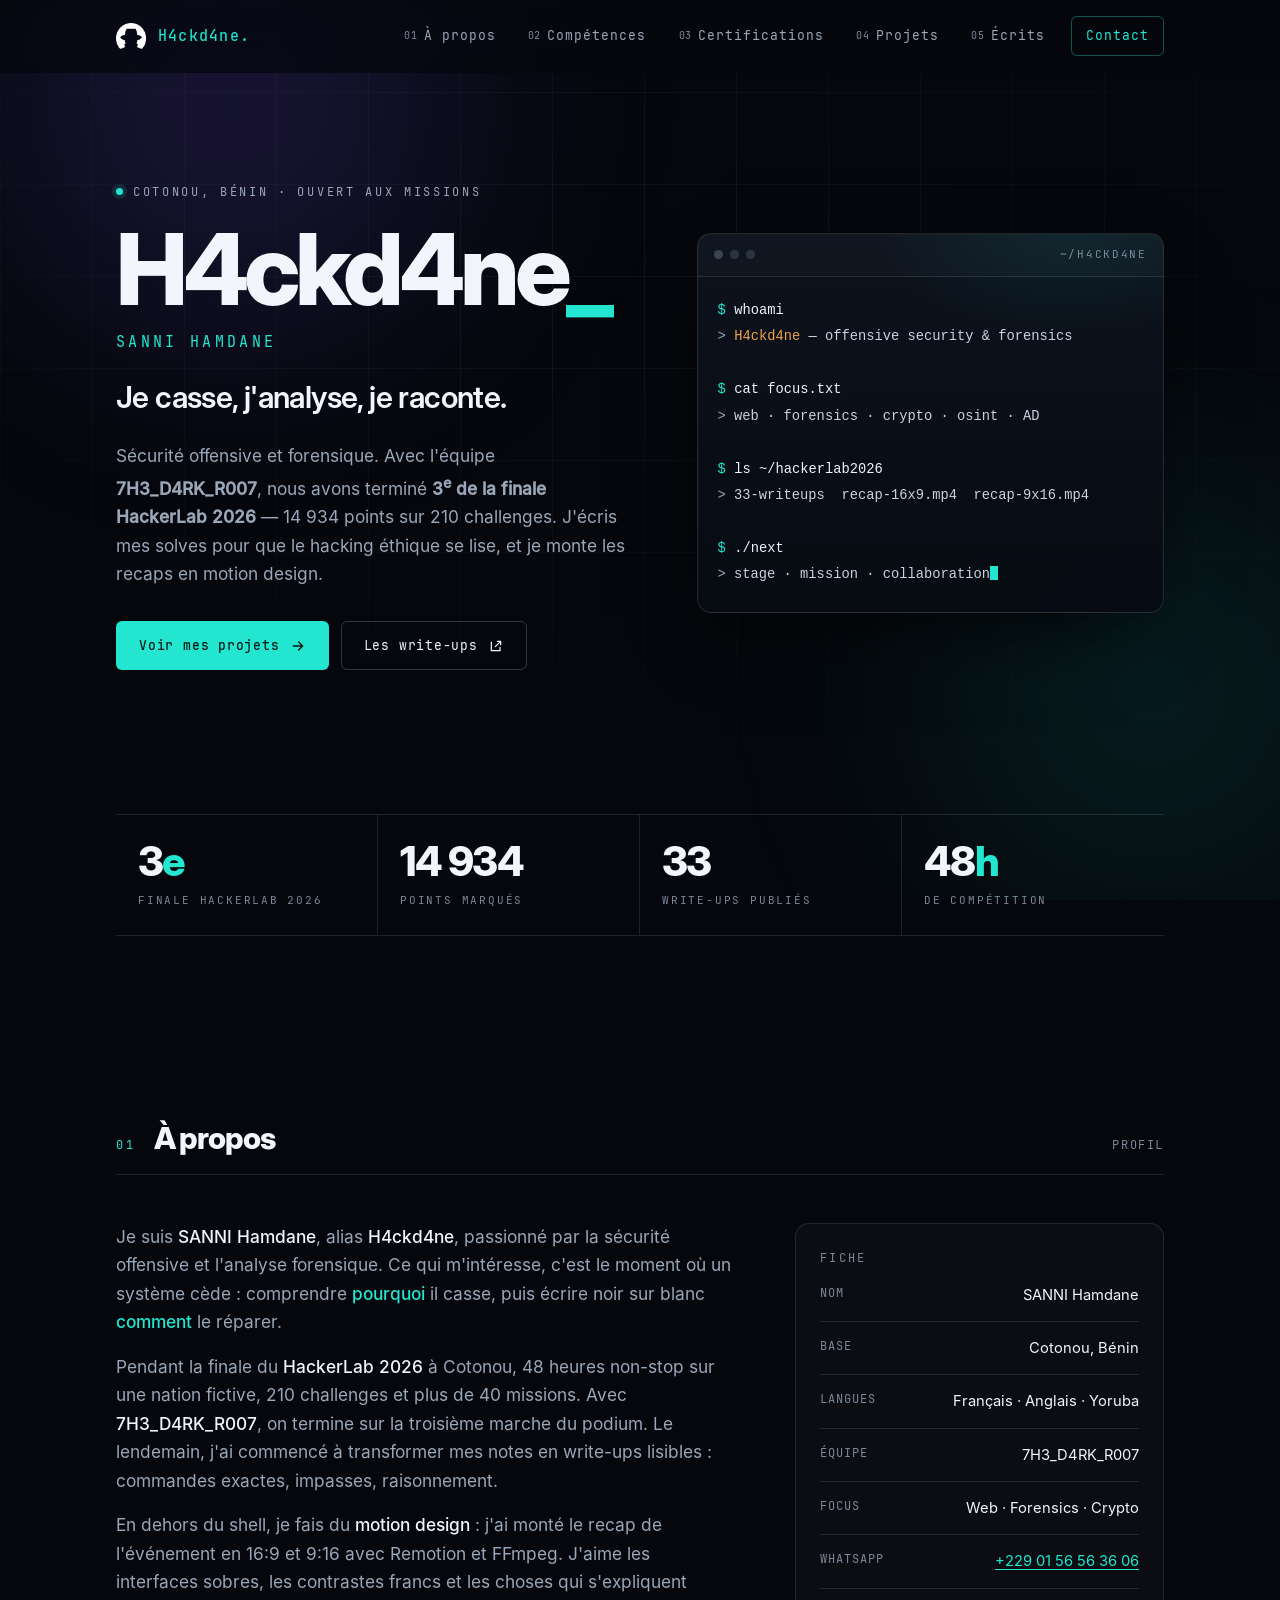
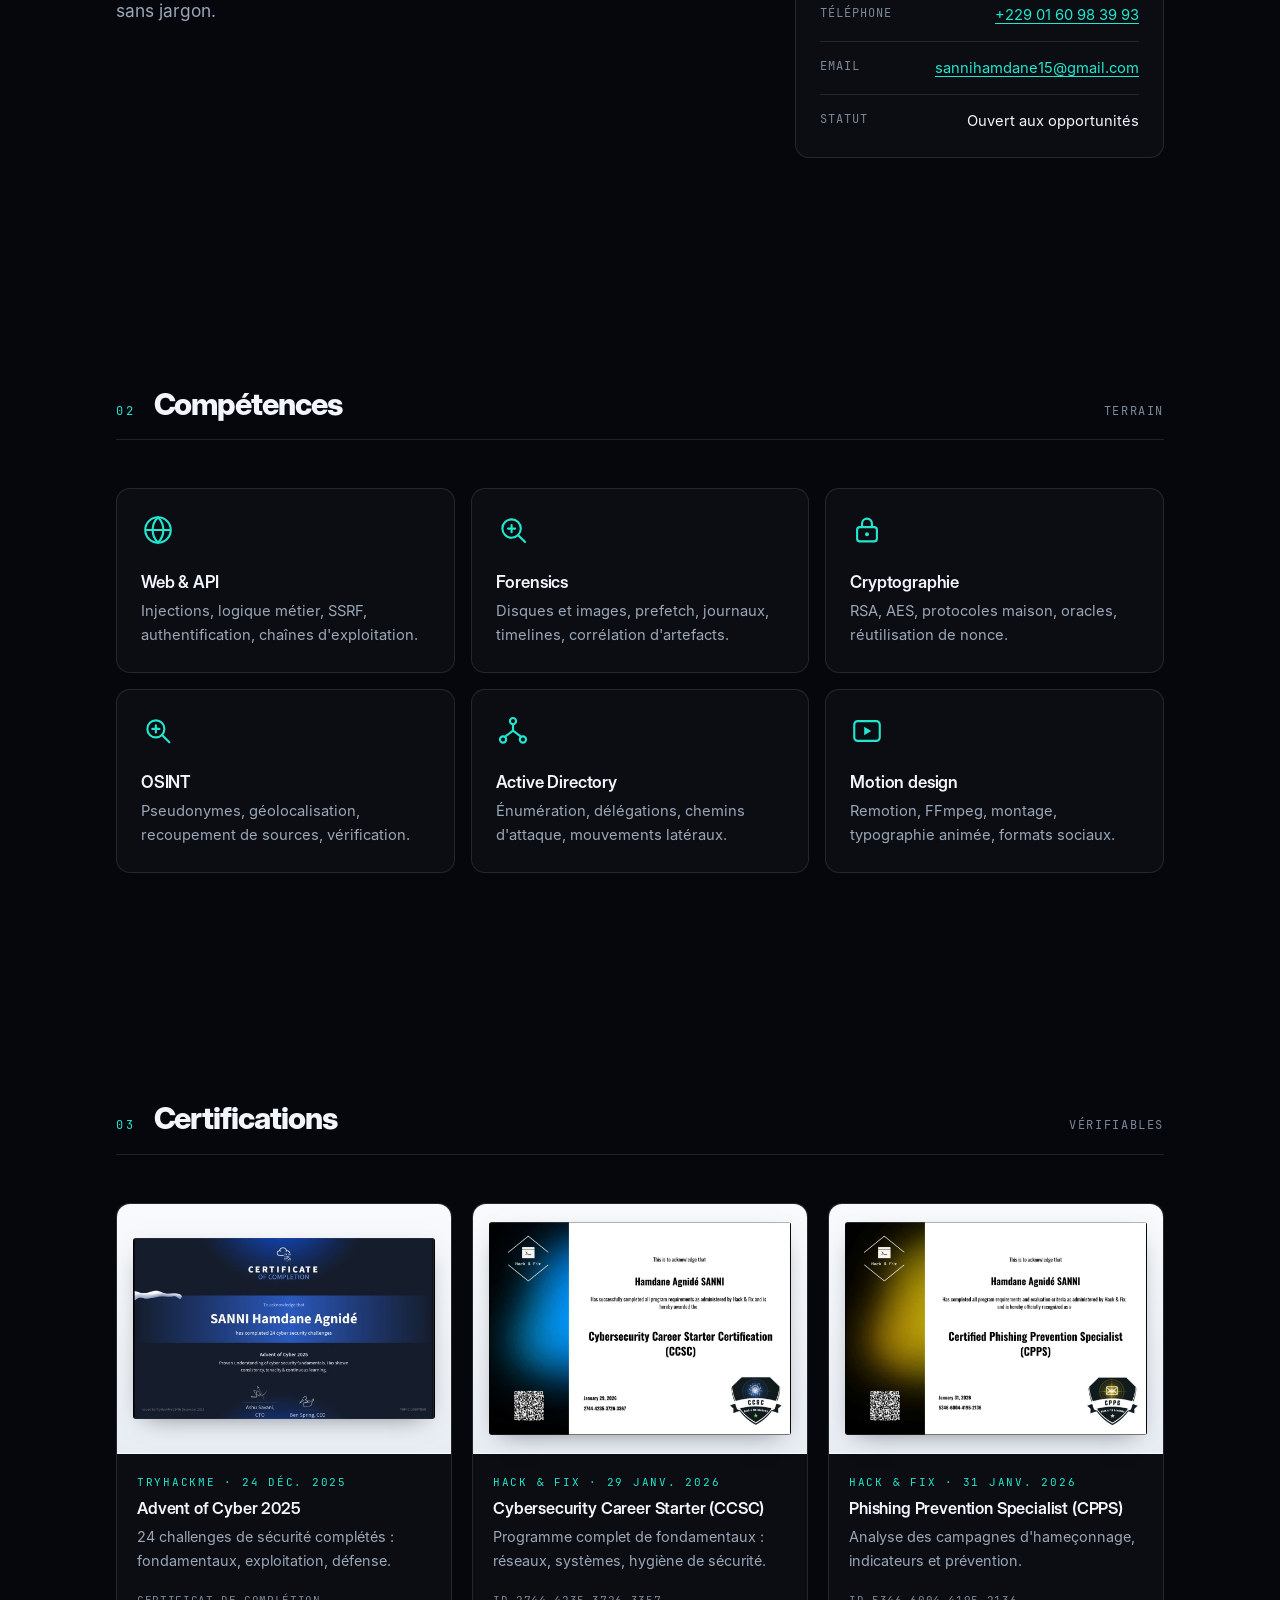
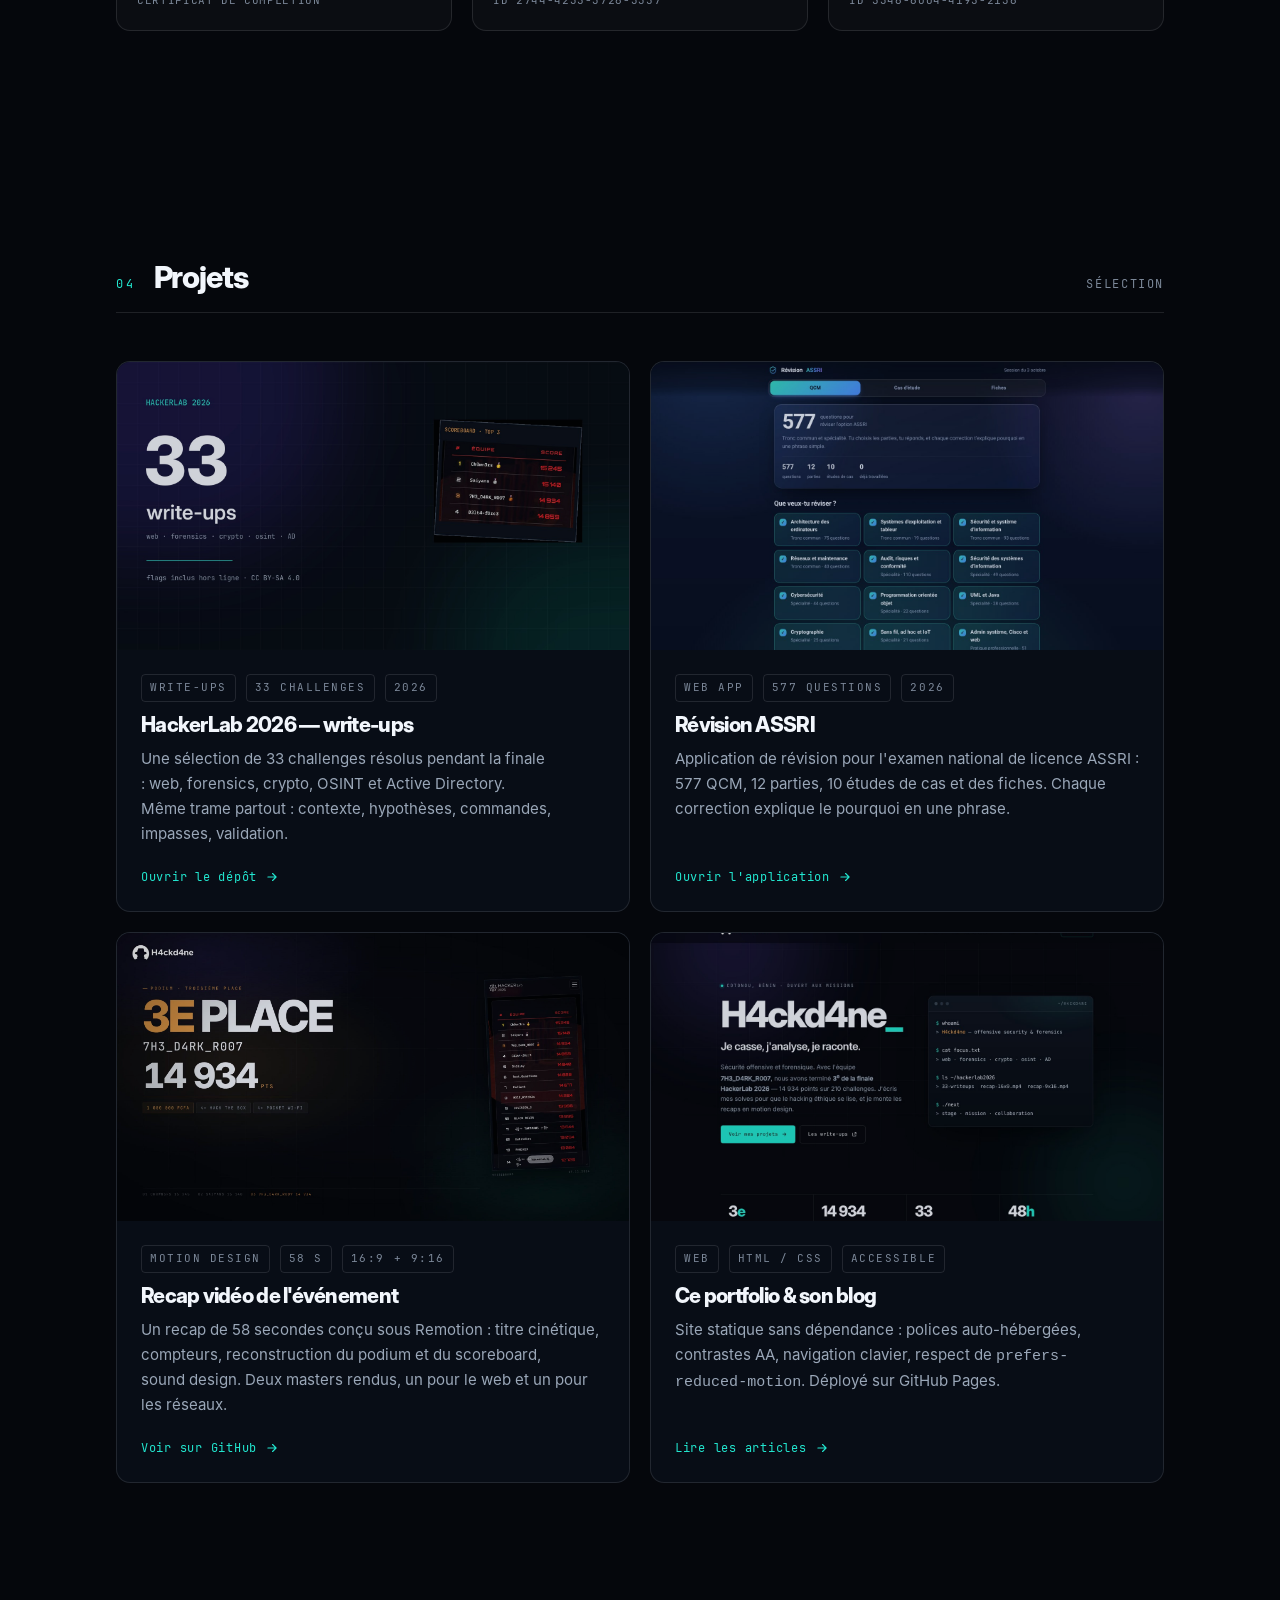
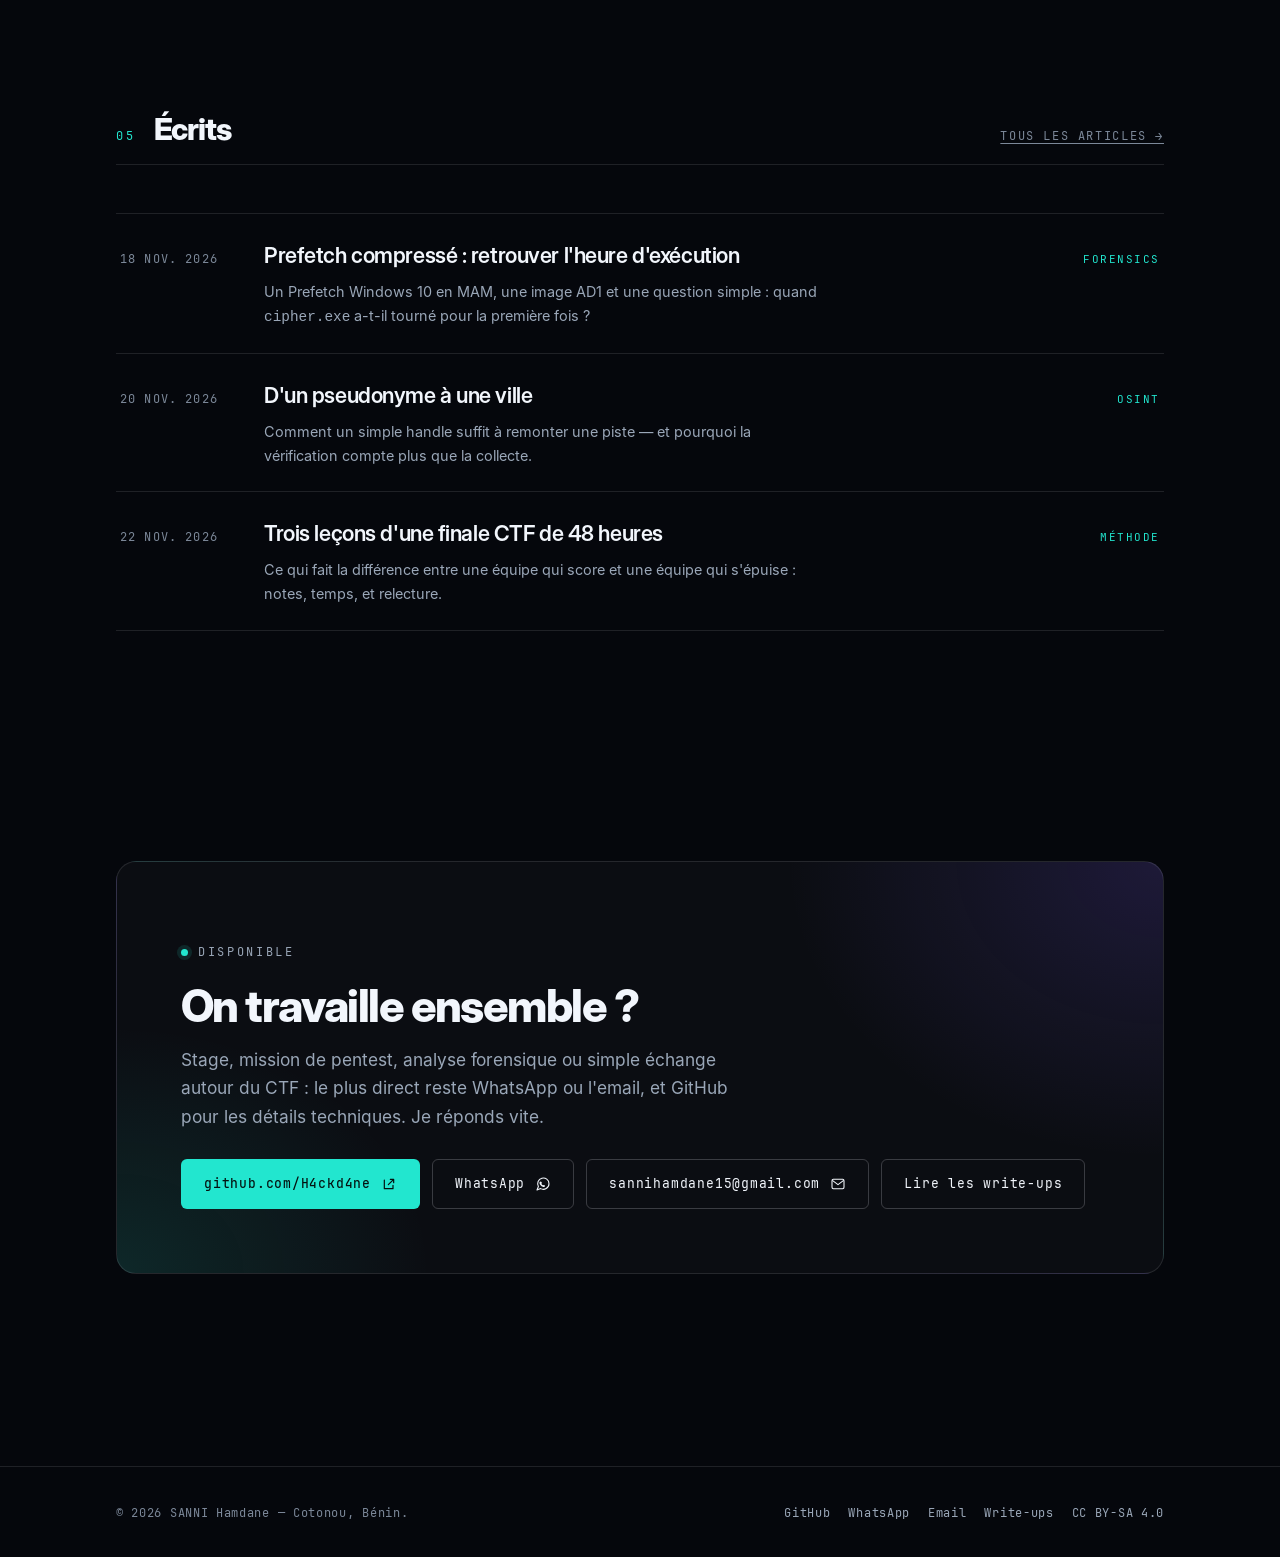
==== commit c340700a: "Ajout du projet Révision ASSRI" ====
--- a/index.html
+++ b/index.html
@@ -379,8 +379,8 @@
         </div>
 
         <div class="projects">
-          <article class="project project--wide" data-reveal>
-            <div class="project__media project__media--contain">
+          <article class="project">
+            <div class="project__media">
               <img
                 src="assets/img/writeups-cover.jpg"
                 alt="Couverture des write-ups : 33 challenges, avec un aperçu du top 3 du classement."
@@ -397,13 +397,9 @@
               </div>
               <h3>HackerLab 2026 — write-ups</h3>
               <p>
-                Une sélection de 33 challenges résolus pendant la finale : web, forensics,
-                crypto, OSINT et Active Directory. Chaque write-up suit la même trame :
-                contexte, hypothèses, commandes exactes, impasses, validation.
-              </p>
-              <p>
-                Les flags des challenges hors ligne sont inclus ; ceux des challenges à
-                instance ne sont pas reproduits. Publication sous CC BY-SA 4.0.
+                Une sélection de 33 challenges résolus pendant la finale : web,
+                forensics, crypto, OSINT et Active Directory. Même trame partout :
+                contexte, hypothèses, commandes, impasses, validation.
               </p>
               <a class="project__link" href="https://github.com/H4ckd4ne/hackerlab2026-writeups" rel="noopener">
                 Ouvrir le dépôt
@@ -414,13 +410,45 @@
             </div>
           </article>
 
-          <article class="project" data-reveal>
+          <article class="project">
+            <div class="project__media">
+              <img
+                src="assets/img/assri-cover.jpg"
+                alt="Aperçu de Révision ASSRI : 577 questions, 12 parties et 10 études de cas."
+                width="1440"
+                height="810"
+                decoding="async"
+              />
+            </div>
+            <div class="project__body">
+              <div class="project__meta">
+                <span>Web app</span>
+                <span>577 questions</span>
+                <span>2026</span>
+              </div>
+              <h3>Révision ASSRI</h3>
+              <p>
+                Application de révision pour l'examen national de licence ASSRI :
+                577 QCM, 12 parties, 10 études de cas et des fiches. Chaque correction
+                explique le pourquoi en une phrase.
+              </p>
+              <a class="project__link" href="https://assri.vercel.app" rel="noopener">
+                Ouvrir l'application
+                <svg viewBox="0 0 24 24" fill="none" aria-hidden="true">
+                  <path d="M5 12h14M13 6l6 6-6 6" stroke="currentColor" stroke-width="2" stroke-linecap="round" stroke-linejoin="round" />
+                </svg>
+              </a>
+            </div>
+          </article>
+
+          <article class="project">
             <div class="project__media">
               <img
                 src="assets/img/recap-poster.jpg"
                 alt="Aperçu du recap vidéo : 3E PLACE, 14 934 points, avec le logo H4ckd4ne."
                 width="1920"
                 height="1080"
+                loading="lazy"
                 decoding="async"
               />
             </div>
@@ -445,13 +473,14 @@
             </div>
           </article>
 
-          <article class="project" data-reveal>
+          <article class="project">
             <div class="project__media">
               <img
                 src="assets/img/portfolio-cover.jpg"
                 alt="Aperçu de la page d'accueil du portfolio : titre H4ckd4ne et terminal."
                 width="1440"
                 height="900"
+                loading="lazy"
                 decoding="async"
               />
             </div>
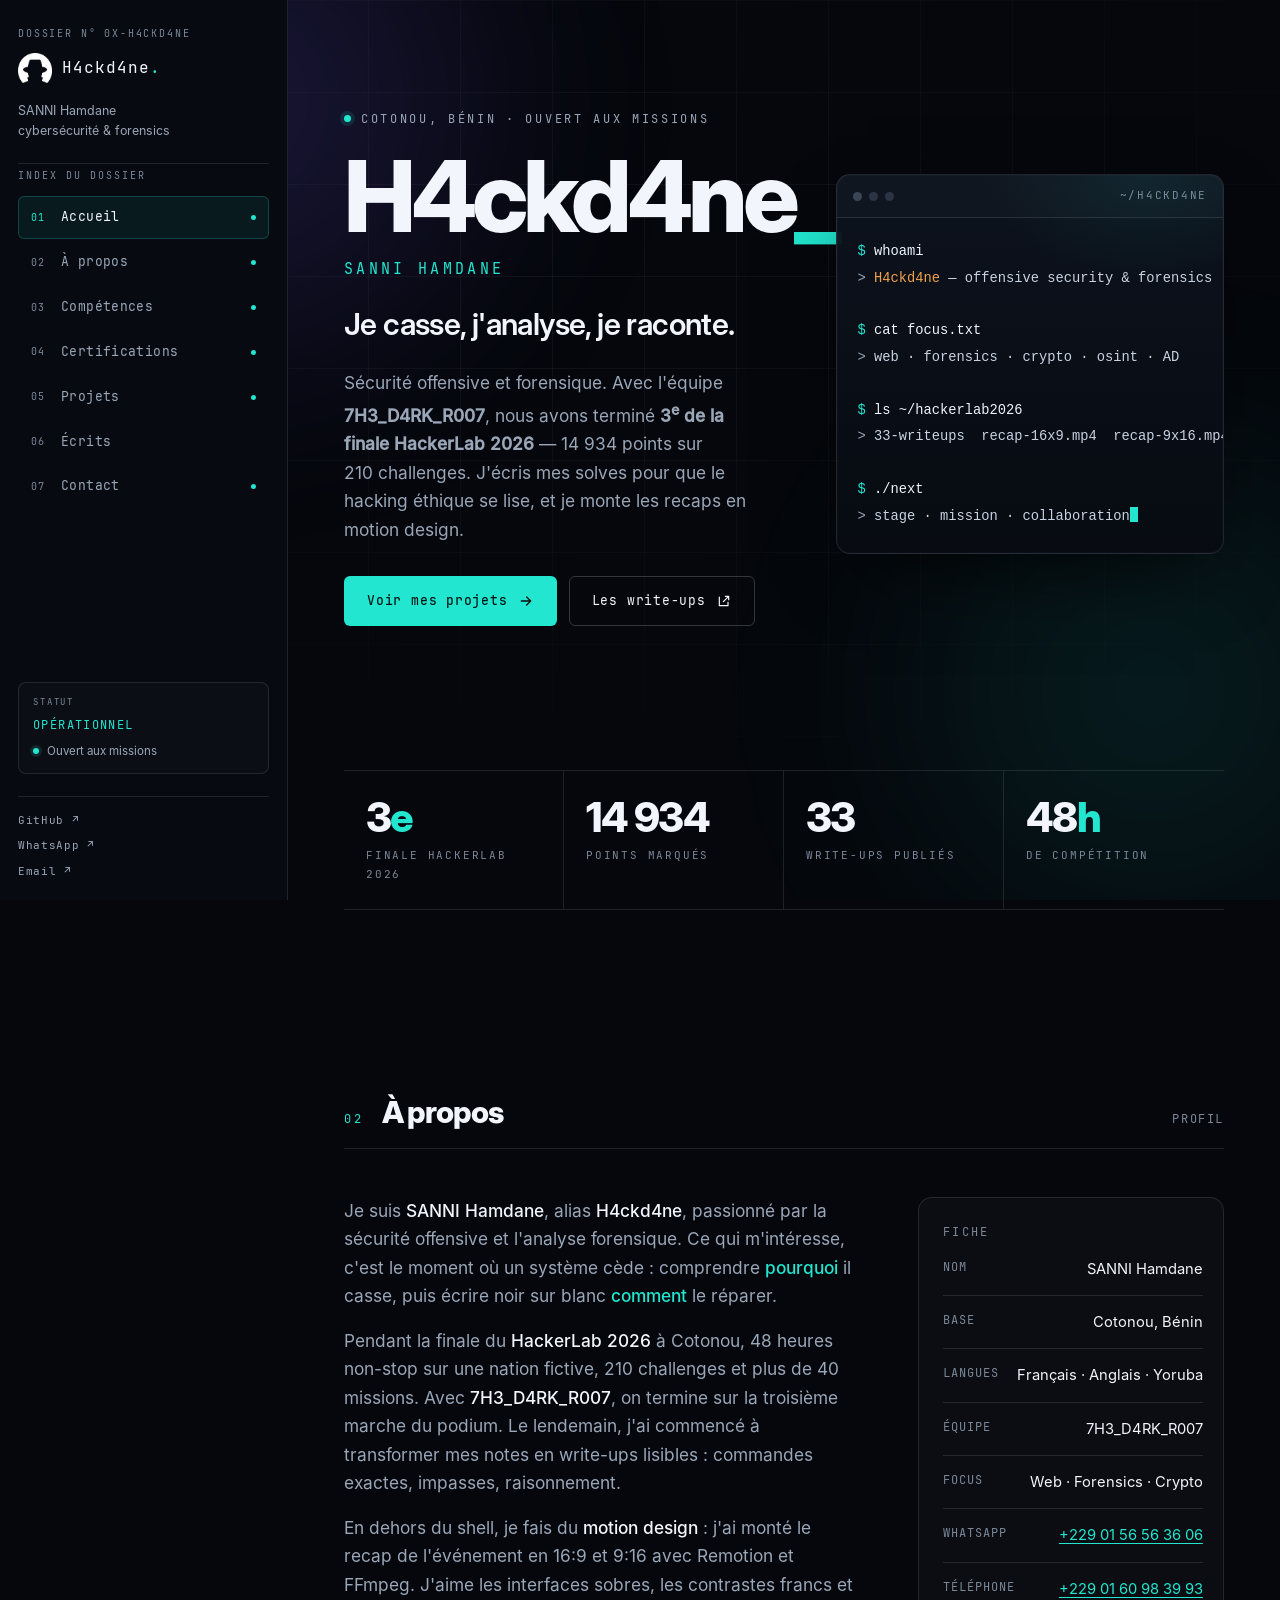
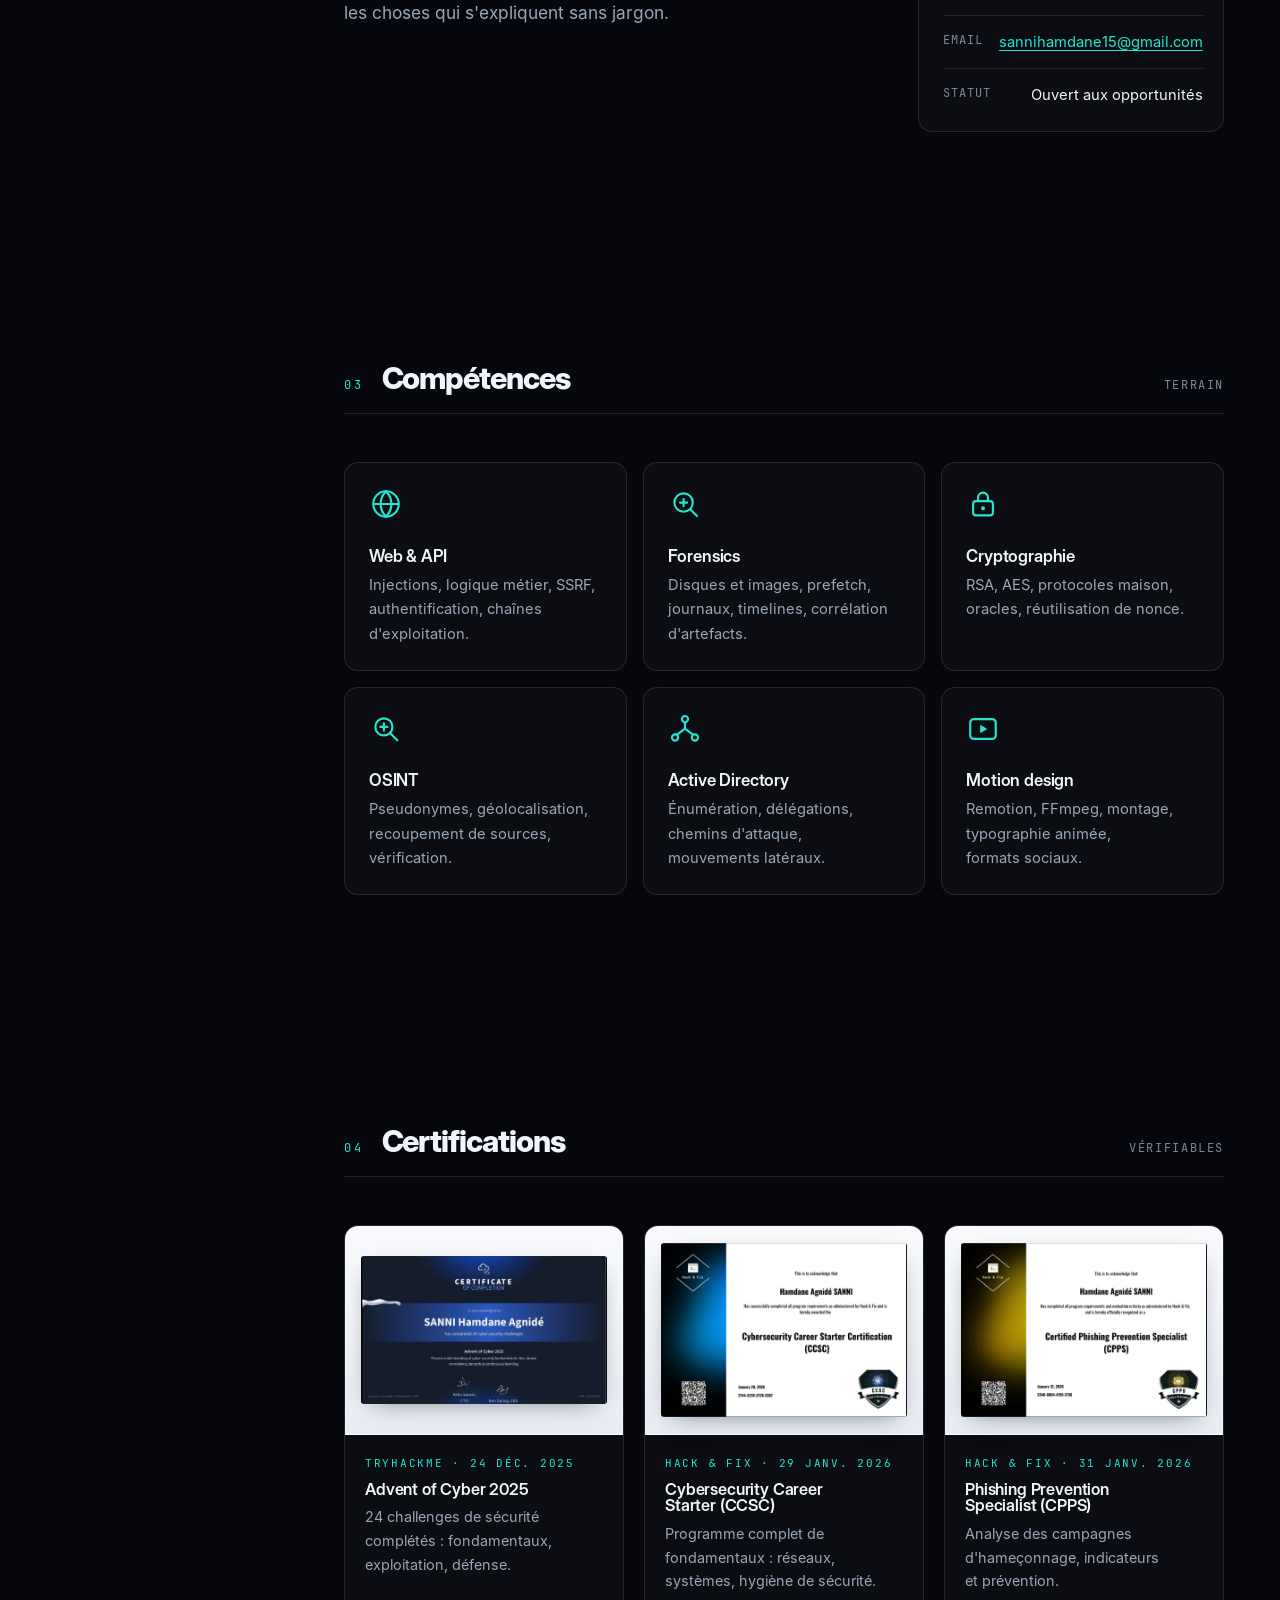
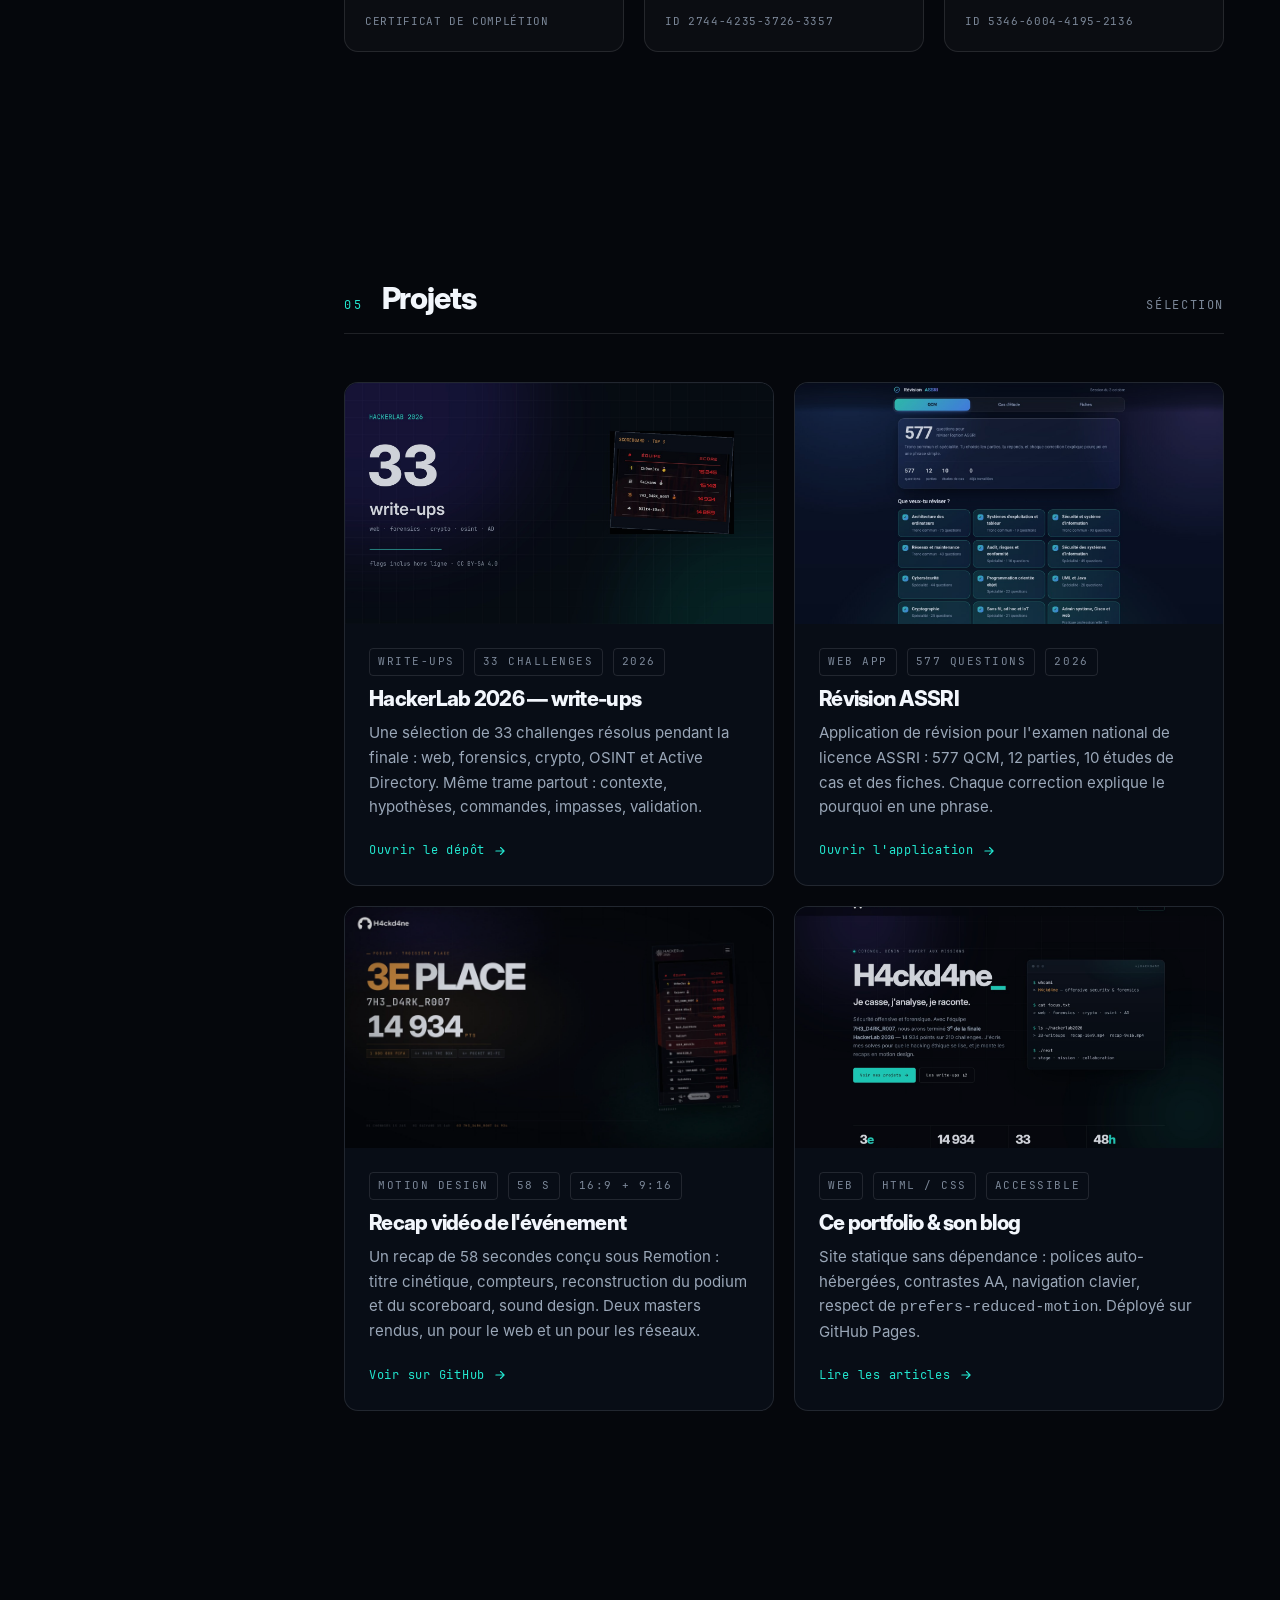
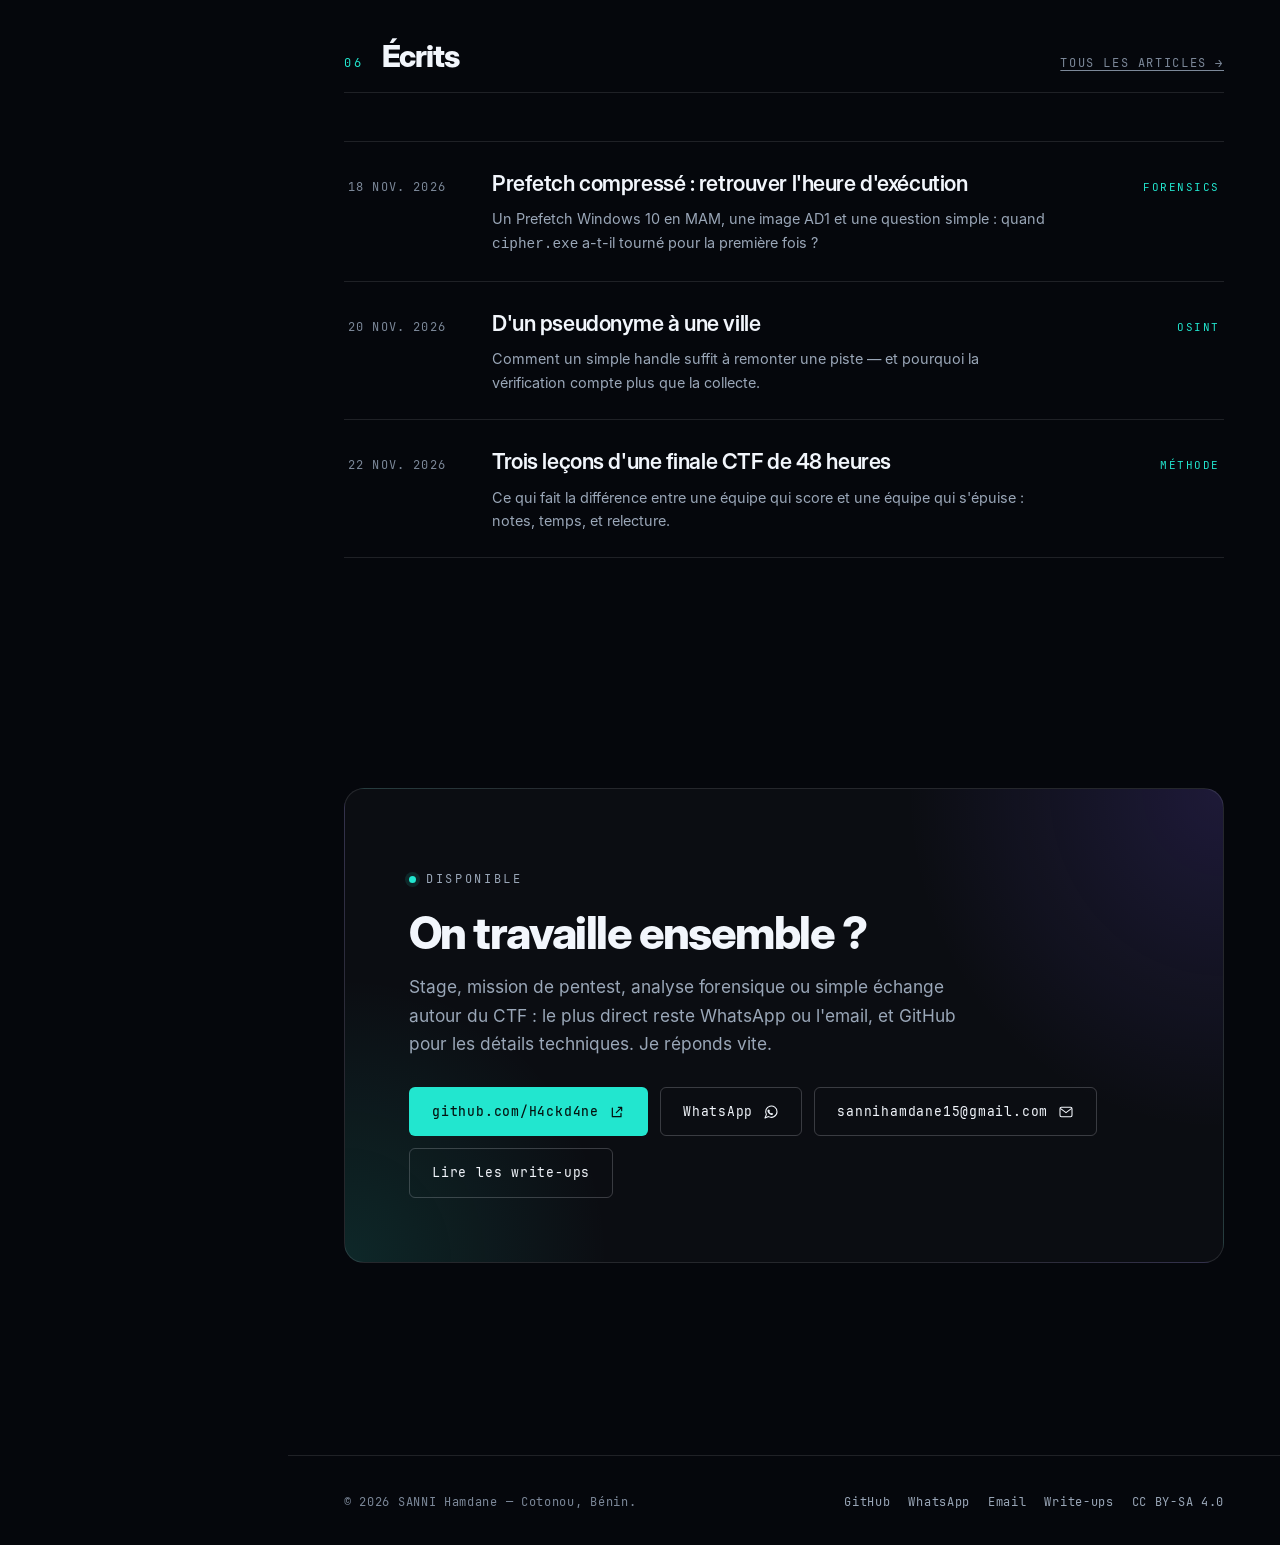
==== commit d8baa972: "Navigation en barre latérale fixe, responsive" ====
--- a/index.html
+++ b/index.html
@@ -42,39 +42,56 @@
       <div class="backdrop__glow backdrop__glow--b"></div>
     </div>
 
-    <header class="site-header">
-      <div class="container site-header__inner">
-        <a class="brand" href="index.html" aria-label="H4ckd4ne, accueil">
-          <img src="assets/img/logo-mark.png" alt="" width="30" height="26" />
-          <span class="brand__text">H4ckd4ne<span>.</span></span>
+    <header class="topbar">
+      <a class="topbar__brand" href="#accueil" aria-label="H4ckd4ne, accueil">
+        <img src="assets/img/logo-mark.png" alt="" width="28" height="25" />
+        <span class="topbar__brand-text">H4ckd4ne<span>.</span></span>
+      </a>
+      <button class="topbar__toggle" type="button" aria-expanded="false" aria-controls="sidebar" aria-label="Ouvrir le menu">
+        <svg viewBox="0 0 24 24" fill="none" aria-hidden="true">
+          <path d="M4 7h16M4 12h16M4 17h16" stroke="currentColor" stroke-width="1.8" stroke-linecap="round" />
+        </svg>
+      </button>
+    </header>
+
+    <aside class="sidebar" id="sidebar" aria-label="Index du dossier">
+      <div class="sidebar__head">
+        <p class="sidebar__kicker">Dossier n° 0X-H4CKD4NE</p>
+        <a class="sidebar__brand" href="#accueil">
+          <img src="assets/img/logo-mark.png" alt="" width="34" height="30" />
+          <span class="sidebar__brand-text">H4ckd4ne<span>.</span></span>
         </a>
-
-        <button
-          class="nav-toggle"
-          type="button"
-          aria-expanded="false"
-          aria-controls="nav"
-          aria-label="Ouvrir le menu"
-        >
-          <svg viewBox="0 0 24 24" fill="none" aria-hidden="true">
-            <path d="M4 7h16M4 12h16M4 17h16" stroke="currentColor" stroke-width="1.8" stroke-linecap="round" />
-          </svg>
-        </button>
-
-        <nav class="nav" id="nav" aria-label="Navigation principale">
-          <a href="#apropos"><span class="nav__num">01</span>À propos</a>
-          <a href="#competences"><span class="nav__num">02</span>Compétences</a>
-          <a href="#certifications"><span class="nav__num">03</span>Certifications</a>
-          <a href="#projets"><span class="nav__num">04</span>Projets</a>
-          <a href="blog/"><span class="nav__num">05</span>Écrits</a>
-          <a class="nav__cta" href="#contact">Contact</a>
-        </nav>
+        <p class="sidebar__role">SANNI Hamdane<br />cybersécurité &amp; forensics</p>
       </div>
-    </header>
+
+      <p class="sidebar__index-label">Index du dossier</p>
+      <nav class="side-nav" aria-label="Navigation principale">
+        <a href="#accueil" aria-current="true"><span class="side-nav__num">01</span>Accueil<span class="side-nav__dot" aria-hidden="true"></span></a>
+        <a href="#apropos"><span class="side-nav__num">02</span>À propos<span class="side-nav__dot" aria-hidden="true"></span></a>
+        <a href="#competences"><span class="side-nav__num">03</span>Compétences<span class="side-nav__dot" aria-hidden="true"></span></a>
+        <a href="#certifications"><span class="side-nav__num">04</span>Certifications<span class="side-nav__dot" aria-hidden="true"></span></a>
+        <a href="#projets"><span class="side-nav__num">05</span>Projets<span class="side-nav__dot" aria-hidden="true"></span></a>
+        <a href="blog/"><span class="side-nav__num">06</span>Écrits<span class="side-nav__dot" aria-hidden="true"></span></a>
+        <a href="#contact"><span class="side-nav__num">07</span>Contact<span class="side-nav__dot" aria-hidden="true"></span></a>
+      </nav>
+
+      <div class="sidebar__status">
+        <p class="sidebar__status-label">Statut</p>
+        <p class="sidebar__status-value">Opérationnel</p>
+        <p class="sidebar__status-line"><span class="dot" aria-hidden="true"></span>Ouvert aux missions</p>
+      </div>
+
+      <div class="sidebar__foot">
+        <a href="https://github.com/H4ckd4ne" rel="noopener">GitHub <span aria-hidden="true">↗</span></a>
+        <a href="https://wa.me/2290156563606" rel="noopener">WhatsApp <span aria-hidden="true">↗</span></a>
+        <a href="mailto:sannihamdane15@gmail.com">Email <span aria-hidden="true">↗</span></a>
+      </div>
+    </aside>
+    <div class="scrim" aria-hidden="true"></div>
 
     <main id="contenu">
       <!-- HÉROS -->
-      <section class="hero container" aria-labelledby="titre-hero">
+      <section class="hero container" id="accueil" aria-labelledby="titre-hero">
         <div class="hero__grid">
           <div>
             <p class="eyebrow">
@@ -159,7 +176,7 @@
       <!-- À PROPOS -->
       <section class="section container" id="apropos" aria-labelledby="titre-apropos">
         <div class="section__head">
-          <span class="section__index">01</span>
+          <span class="section__index">02</span>
           <h2 class="section__title" id="titre-apropos">À propos</h2>
           <span class="section__note">Profil</span>
         </div>
@@ -234,7 +251,7 @@
       <!-- COMPÉTENCES -->
       <section class="section container" id="competences" aria-labelledby="titre-competences">
         <div class="section__head">
-          <span class="section__index">02</span>
+          <span class="section__index">03</span>
           <h2 class="section__title" id="titre-competences">Compétences</h2>
           <span class="section__note">Terrain</span>
         </div>
@@ -305,7 +322,7 @@
       <!-- CERTIFICATIONS -->
       <section class="section container" id="certifications" aria-labelledby="titre-certifications">
         <div class="section__head">
-          <span class="section__index">03</span>
+          <span class="section__index">04</span>
           <h2 class="section__title" id="titre-certifications">Certifications</h2>
           <span class="section__note">Vérifiables</span>
         </div>
@@ -373,7 +390,7 @@
       <!-- PROJETS -->
       <section class="section container" id="projets" aria-labelledby="titre-projets">
         <div class="section__head">
-          <span class="section__index">04</span>
+          <span class="section__index">05</span>
           <h2 class="section__title" id="titre-projets">Projets</h2>
           <span class="section__note">Sélection</span>
         </div>
@@ -510,7 +527,7 @@
       <!-- ÉCRITS -->
       <section class="section container" id="ecrits" aria-labelledby="titre-ecrits">
         <div class="section__head">
-          <span class="section__index">05</span>
+          <span class="section__index">06</span>
           <h2 class="section__title" id="titre-ecrits">Écrits</h2>
           <a class="section__note" href="blog/">Tous les articles →</a>
         </div>
--- a/assets/css/style.css
+++ b/assets/css/style.css
@@ -281,140 +281,304 @@
   text-transform: uppercase;
 }
 
-/* ---------- En-tête ---------- */
-.site-header {
-  position: sticky;
-  top: 0;
-  z-index: 50;
-  background: rgba(5, 7, 12, 0.72);
-  backdrop-filter: blur(14px) saturate(140%);
-  -webkit-backdrop-filter: blur(14px) saturate(140%);
-  border-bottom: 1px solid transparent;
-  transition: border-color 0.25s var(--ease), background 0.25s var(--ease);
-}
-
-.site-header.is-scrolled {
-  border-bottom-color: var(--border);
-  background: rgba(5, 7, 12, 0.9);
-}
-
-.site-header__inner {
-  display: flex;
-  align-items: center;
-  gap: 20px;
-  height: 72px;
-}
-
-.brand {
+/* ---------- Barre latérale / navigation ---------- */
+:root {
+  --sidebar-w: 288px;
+}
+
+.topbar {
+  display: none;
+}
+
+.sidebar {
+  position: fixed;
+  inset: 0 auto 0 0;
+  z-index: 80;
+  width: var(--sidebar-w);
+  display: flex;
+  flex-direction: column;
+  gap: 22px;
+  padding: 26px 18px 20px;
+  background: #070a11;
+  border-right: 1px solid var(--border);
+  overflow-y: auto;
+  scrollbar-width: thin;
+}
+
+.sidebar__kicker {
+  font-family: var(--font-mono);
+  font-size: 0.64rem;
+  letter-spacing: 0.18em;
+  text-transform: uppercase;
+  color: var(--muted-2);
+}
+
+.sidebar__brand {
   display: inline-flex;
   align-items: center;
-  gap: 12px;
+  gap: 10px;
+  margin-top: 10px;
   text-decoration: none;
   color: var(--ink);
   font-family: var(--font-mono);
-  font-size: 0.95rem;
-  letter-spacing: 0.08em;
-  font-weight: 500;
-}
-
-.brand:hover {
+  font-size: 1.02rem;
+  letter-spacing: 0.06em;
+}
+
+.sidebar__brand:hover {
   color: var(--ink);
 }
 
-.brand img {
-  width: 30px;
-  height: auto;
-}
-
-.brand span {
-  color: var(--cyan);
-}
-
-.nav {
+.sidebar__brand-text span {
+  color: var(--cyan);
+}
+
+.sidebar__role {
+  margin-top: 10px;
+  font-size: 0.78rem;
+  line-height: 1.6;
+  color: var(--muted);
+}
+
+.sidebar__index-label {
+  font-family: var(--font-mono);
+  font-size: 0.62rem;
+  letter-spacing: 0.2em;
+  text-transform: uppercase;
+  color: var(--muted-2);
+  padding-top: 4px;
+  border-top: 1px solid var(--border);
+}
+
+.side-nav {
+  display: flex;
+  flex-direction: column;
+  gap: 2px;
+  margin-top: -10px;
+}
+
+.side-nav a {
+  display: flex;
+  align-items: center;
+  gap: 12px;
+  padding: 10px 12px;
+  border-radius: 6px;
+  border: 1px solid transparent;
+  color: var(--muted);
+  text-decoration: none;
+  font-family: var(--font-mono);
+  font-size: 0.79rem;
+  letter-spacing: 0.03em;
+  transition: color 0.18s var(--ease), background 0.18s var(--ease),
+    border-color 0.18s var(--ease);
+}
+
+.side-nav a:hover {
+  color: var(--ink);
+  background: rgba(255, 255, 255, 0.03);
+}
+
+.side-nav a[aria-current="true"] {
+  color: var(--ink);
+  background: rgba(34, 230, 207, 0.07);
+  border-color: rgba(34, 230, 207, 0.22);
+}
+
+.side-nav__num {
+  width: 18px;
+  flex: none;
+  font-size: 0.6rem;
+  letter-spacing: 0.1em;
+  color: var(--muted-2);
+}
+
+.side-nav a[aria-current="true"] .side-nav__num {
+  color: var(--cyan);
+}
+
+.side-nav__dot {
   margin-left: auto;
-  display: flex;
-  align-items: center;
-  gap: 4px;
-}
-
-.nav a {
-  display: inline-block;
-  padding: 8px 14px;
-  border-radius: 6px;
-  color: var(--muted);
-  text-decoration: none;
-  font-family: var(--font-mono);
-  font-size: 0.8rem;
-  letter-spacing: 0.08em;
-  transition: color 0.2s var(--ease), background 0.2s var(--ease);
-}
-
-.nav a:hover,
-.nav a[aria-current="page"] {
-  color: var(--ink);
-  background: var(--surface-2);
-}
-
-.nav__cta {
-  margin-left: 8px;
-  color: var(--cyan) !important;
-  border: 1px solid rgba(34, 230, 207, 0.35);
-}
-
-.nav__cta:hover {
-  background: var(--cyan-dim) !important;
-}
-
-.nav-toggle {
-  display: none;
-  margin-left: auto;
-  width: 44px;
-  height: 44px;
-  align-items: center;
-  justify-content: center;
-  background: var(--surface);
+  width: 5px;
+  height: 5px;
+  border-radius: 50%;
+  background: var(--cyan);
+  opacity: 0;
+}
+
+.side-nav a[aria-current="true"] .side-nav__dot {
+  opacity: 1;
+}
+
+.sidebar__status {
+  margin-top: auto;
   border: 1px solid var(--border);
   border-radius: 8px;
-  color: var(--ink);
-  cursor: pointer;
-}
-
-.nav-toggle svg {
-  width: 20px;
-  height: 20px;
-}
-
-@media (max-width: 860px) {
-  .nav-toggle {
-    display: inline-flex;
-  }
-
-  .nav {
-    position: absolute;
-    top: 72px;
+  padding: 12px 14px;
+  background: rgba(255, 255, 255, 0.02);
+}
+
+.sidebar__status-label {
+  font-family: var(--font-mono);
+  font-size: 0.58rem;
+  letter-spacing: 0.2em;
+  text-transform: uppercase;
+  color: var(--muted-2);
+}
+
+.sidebar__status-value {
+  margin-top: 4px;
+  font-family: var(--font-mono);
+  font-size: 0.72rem;
+  letter-spacing: 0.12em;
+  text-transform: uppercase;
+  color: var(--cyan);
+}
+
+.sidebar__status-line {
+  display: flex;
+  align-items: center;
+  gap: 8px;
+  margin-top: 8px;
+  font-size: 0.72rem;
+  color: var(--muted);
+}
+
+.dot {
+  width: 6px;
+  height: 6px;
+  border-radius: 50%;
+  background: var(--cyan);
+  box-shadow: 0 0 0 3px rgba(34, 230, 207, 0.12);
+  animation: pulse 3.2s ease-in-out infinite;
+}
+
+.sidebar__foot {
+  display: flex;
+  flex-direction: column;
+  gap: 7px;
+  padding-top: 14px;
+  border-top: 1px solid var(--border);
+  font-family: var(--font-mono);
+  font-size: 0.7rem;
+  letter-spacing: 0.06em;
+}
+
+.sidebar__foot a {
+  color: var(--muted);
+  text-decoration: none;
+}
+
+.sidebar__foot a:hover {
+  color: var(--cyan);
+}
+
+.scrim {
+  display: none;
+}
+
+@media (max-height: 760px) and (min-width: 1024px) {
+  .sidebar {
+    gap: 14px;
+    padding-top: 18px;
+    padding-bottom: 16px;
+  }
+
+  .sidebar__role,
+  .sidebar__status {
+    display: none;
+  }
+}
+
+@media (max-width: 1023px) {
+  body {
+    padding-top: 62px;
+  }
+
+  .topbar {
+    position: fixed;
+    top: 0;
     left: 0;
     right: 0;
-    flex-direction: column;
-    align-items: stretch;
-    gap: 2px;
-    padding: 12px var(--gutter) 20px;
-    background: rgba(5, 7, 12, 0.98);
+    z-index: 70;
+    display: flex;
+    align-items: center;
+    justify-content: space-between;
+    height: 62px;
+    padding: 0 18px;
+    background: rgba(5, 7, 12, 0.92);
+    backdrop-filter: blur(12px);
+    -webkit-backdrop-filter: blur(12px);
     border-bottom: 1px solid var(--border);
-    transform: translateY(-8px);
+  }
+
+  .topbar__brand {
+    display: inline-flex;
+    align-items: center;
+    gap: 10px;
+    color: var(--ink);
+    text-decoration: none;
+    font-family: var(--font-mono);
+    font-size: 0.92rem;
+  }
+
+  .topbar__brand span {
+    color: var(--cyan);
+  }
+
+  .topbar__toggle {
+    width: 42px;
+    height: 42px;
+    display: inline-flex;
+    align-items: center;
+    justify-content: center;
+    border: 1px solid var(--border);
+    border-radius: 8px;
+    background: var(--surface);
+    color: var(--ink);
+    cursor: pointer;
+  }
+
+  .topbar__toggle svg {
+    width: 20px;
+    height: 20px;
+  }
+
+  .sidebar {
+    width: min(330px, 88vw);
+    transform: translateX(-100%);
+    transition: transform 0.28s var(--ease);
+    box-shadow: 30px 0 80px rgba(0, 0, 0, 0.55);
+    z-index: 90;
+  }
+
+  .sidebar.is-open {
+    transform: none;
+  }
+
+  .scrim {
+    display: block;
+    position: fixed;
+    inset: 0;
+    z-index: 85;
+    background: rgba(0, 0, 0, 0.55);
     opacity: 0;
     visibility: hidden;
-    transition: opacity 0.2s var(--ease), transform 0.2s var(--ease), visibility 0.2s;
-  }
-
-  .nav.is-open {
+    transition: opacity 0.25s var(--ease), visibility 0.25s;
+  }
+
+  .scrim.is-open {
     opacity: 1;
     visibility: visible;
-    transform: none;
-  }
-
-  .nav a {
-    padding: 12px 10px;
-    font-size: 0.9rem;
+  }
+
+  body.is-locked {
+    overflow: hidden;
+  }
+}
+
+@media (min-width: 1024px) {
+  body {
+    padding-left: var(--sidebar-w);
   }
 }
 
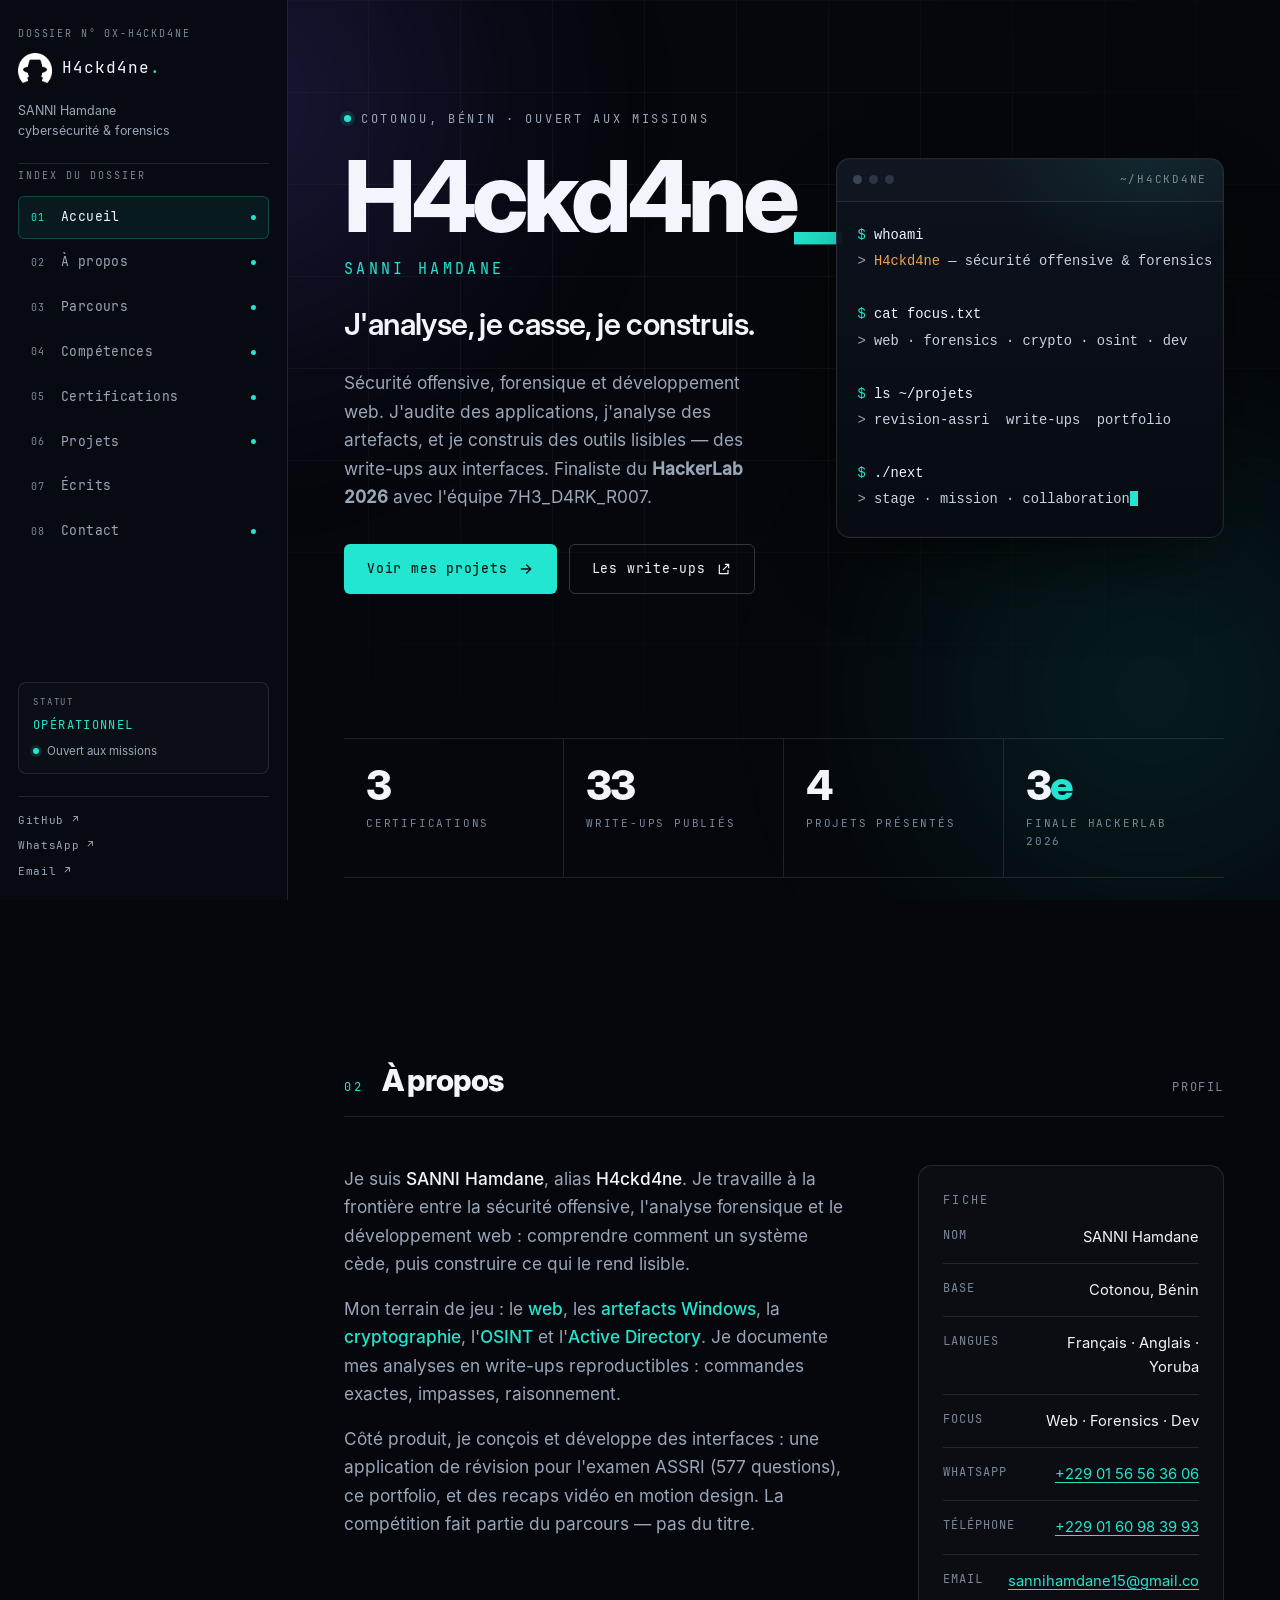
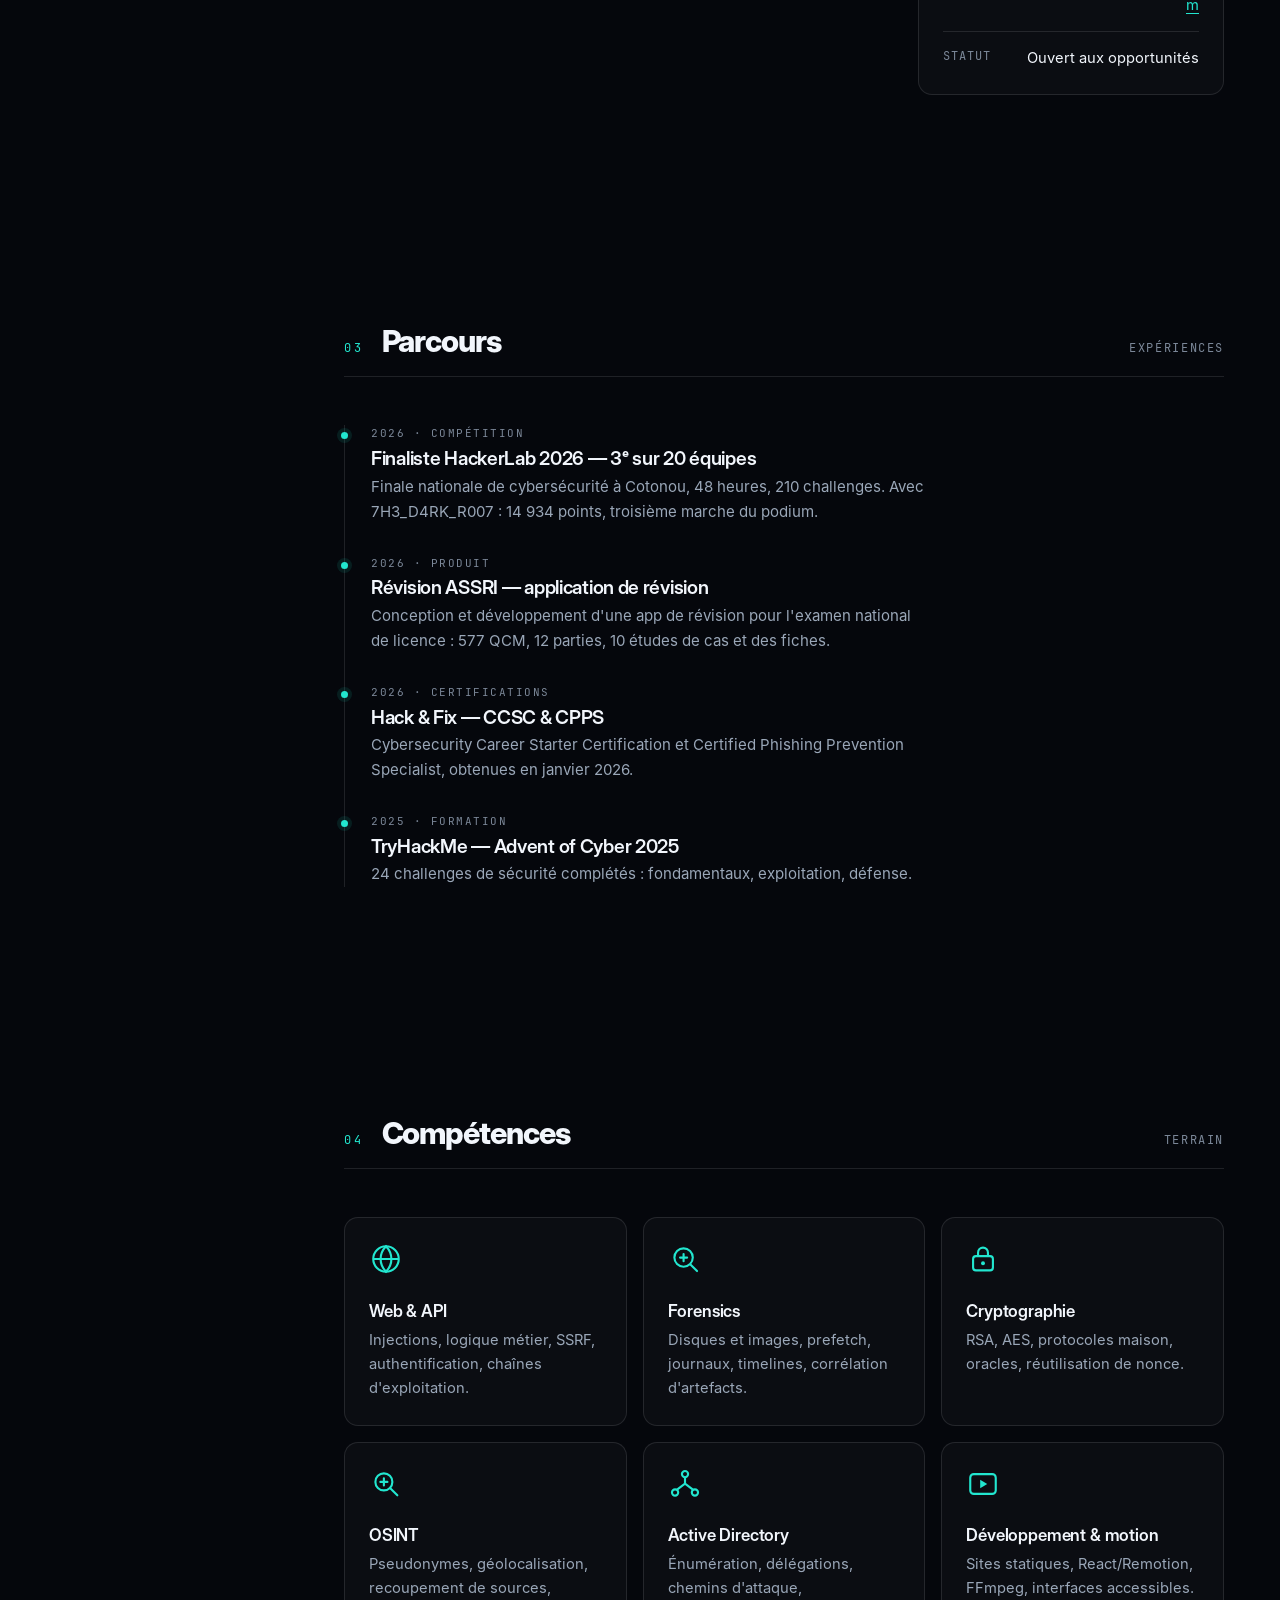
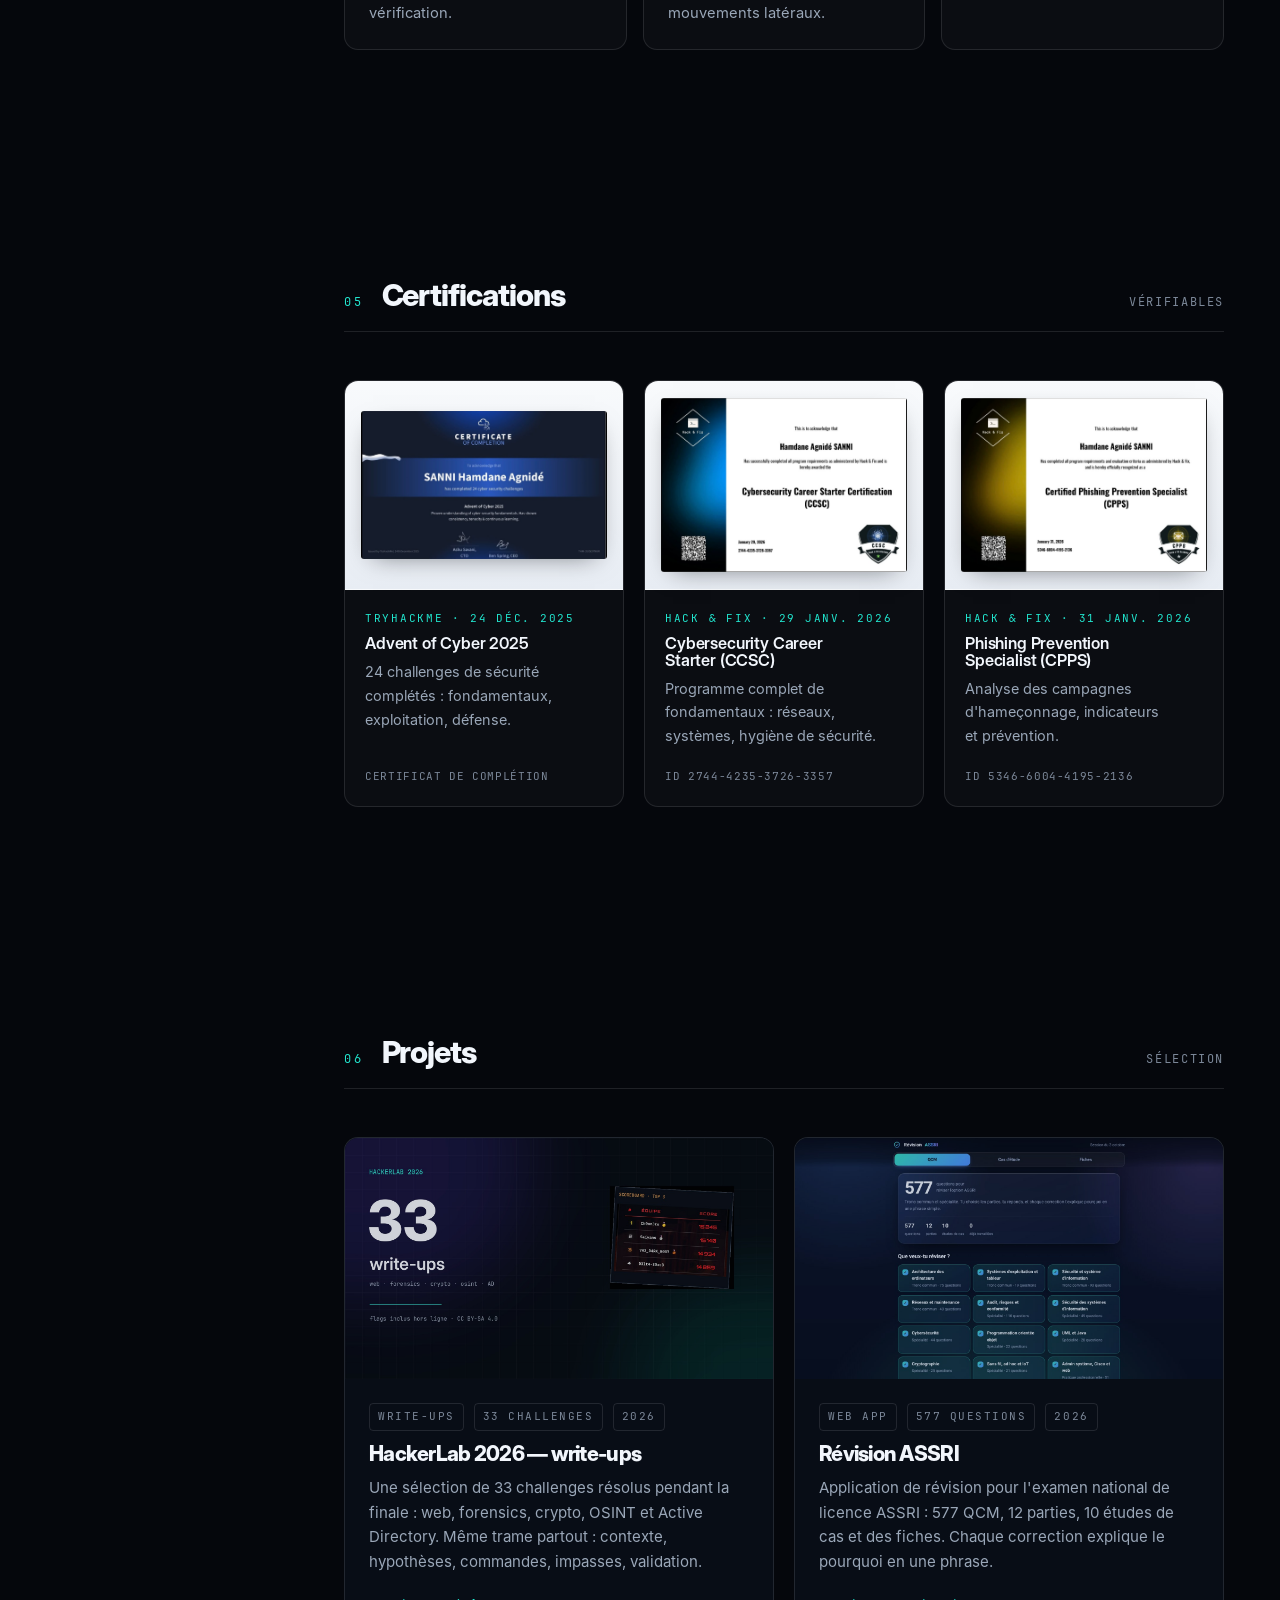
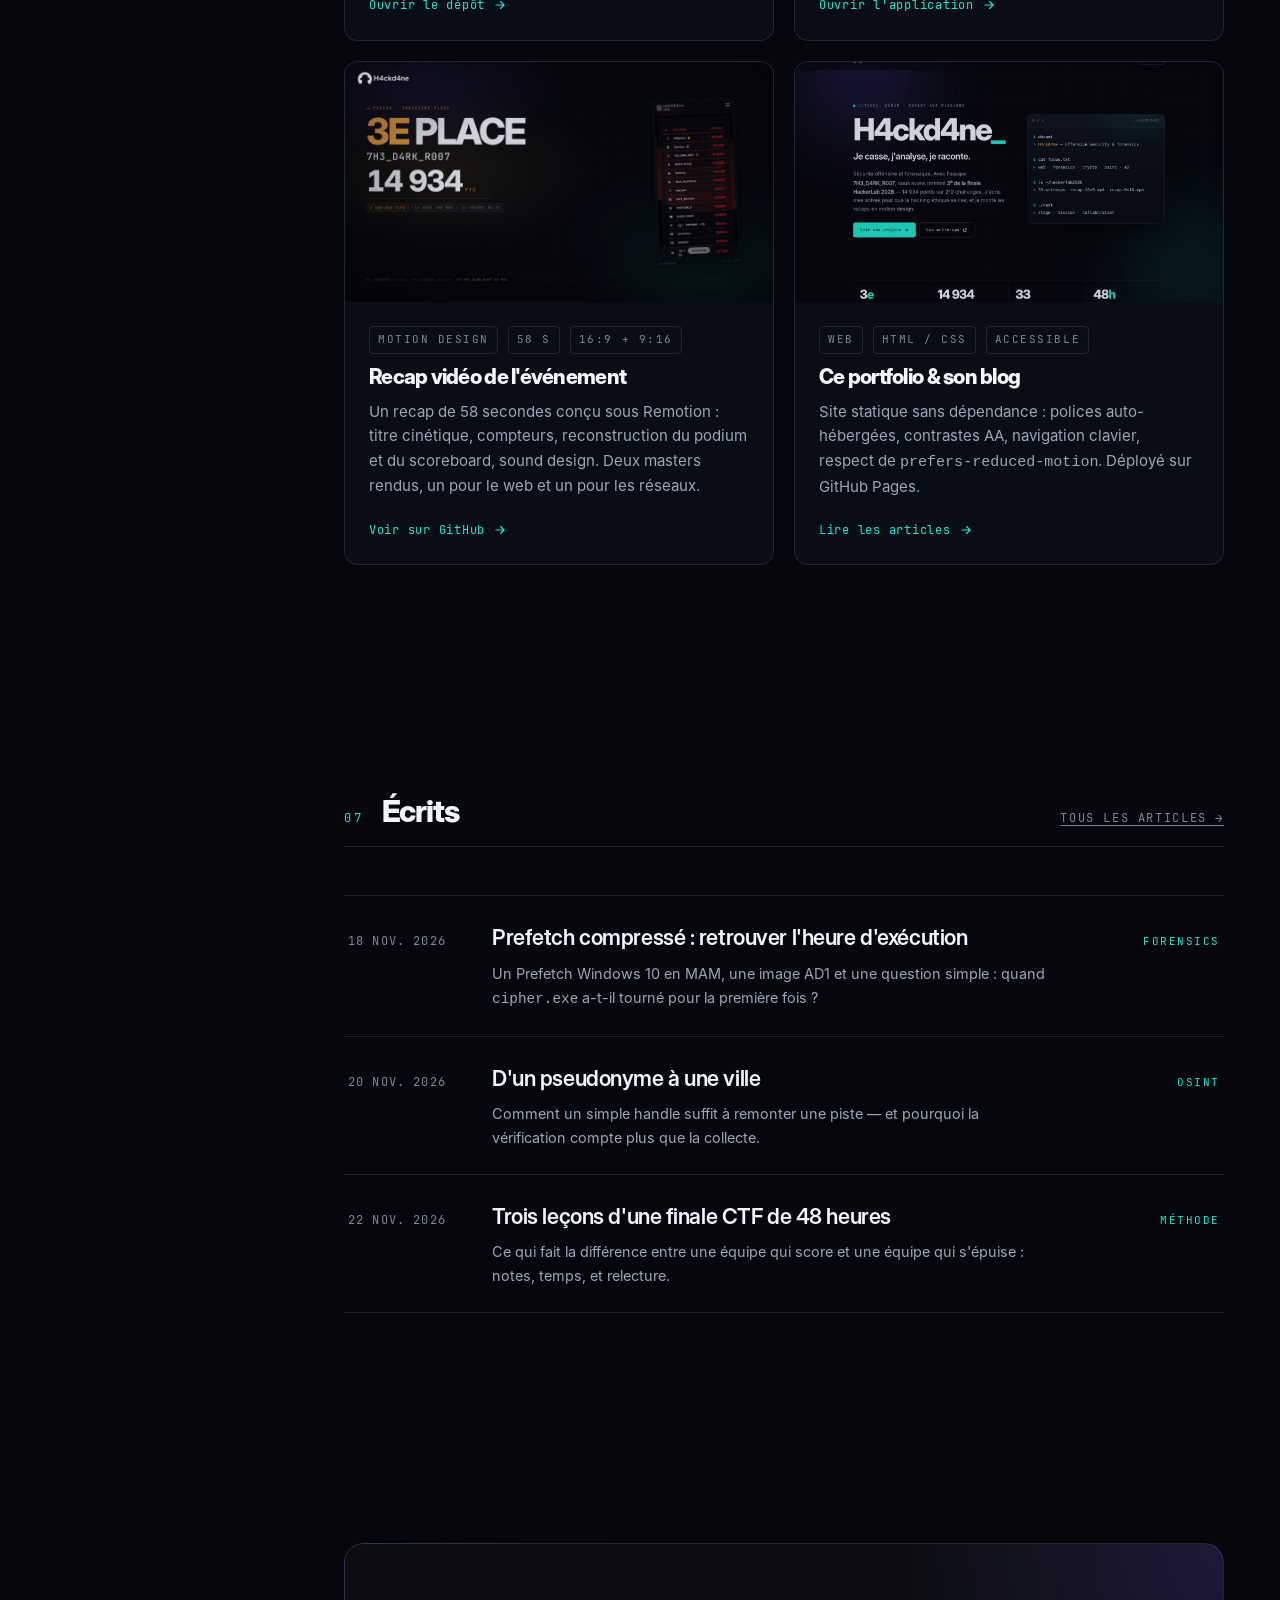
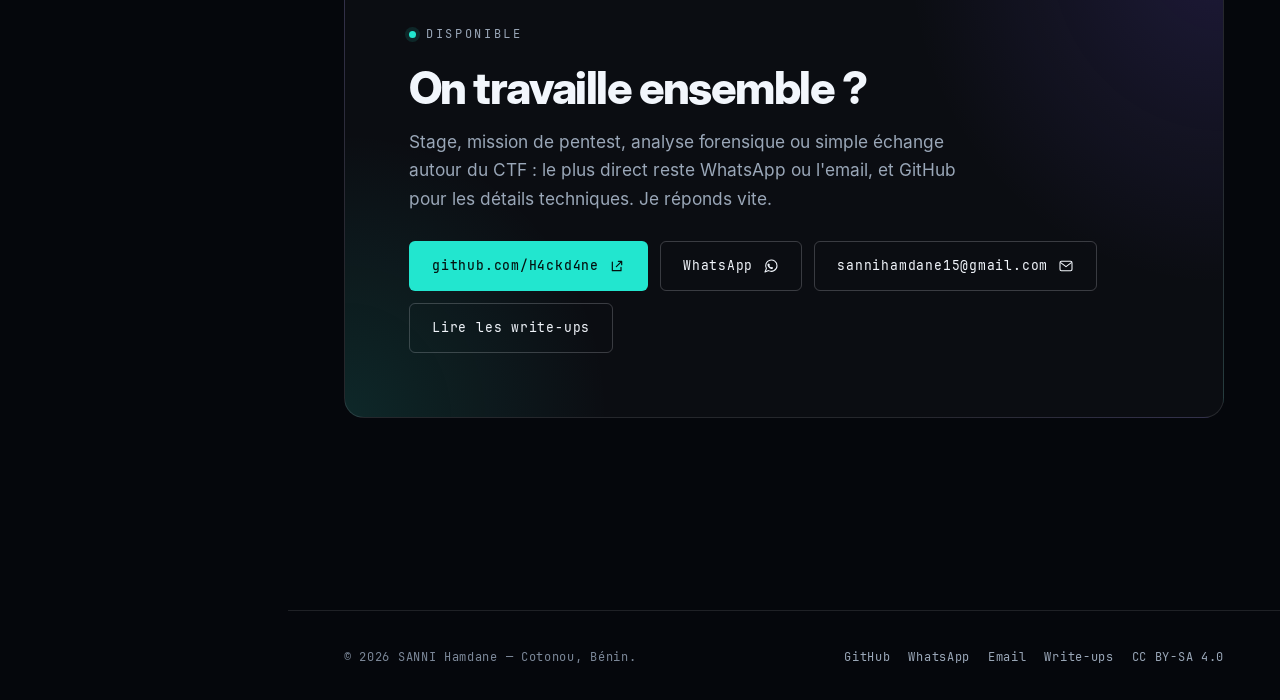
==== commit cb7e149e: "Recentrage du portfolio sur le profil général, ajout du parcours" ====
--- a/index.html
+++ b/index.html
@@ -3,10 +3,10 @@
   <head>
     <meta charset="utf-8" />
     <meta name="viewport" content="width=device-width, initial-scale=1" />
-    <title>SANNI Hamdane (H4ckd4ne) — cybersécurité, forensics & write-ups</title>
+    <title>SANNI Hamdane (H4ckd4ne) — cybersécurité, forensics & développement</title>
     <meta
       name="description"
-      content="Portfolio de SANNI Hamdane (H4ckd4ne) : sécurité offensive, forensics, crypto et OSINT. 3e de la finale HackerLab 2026 avec l'équipe 7H3_D4RK_R007. Write-ups, projets et blog."
+      content="Portfolio de SANNI Hamdane (H4ckd4ne) : sécurité offensive, forensics et développement web. Projets, certifications, write-ups et blog."
     />
     <meta name="author" content="H4ckd4ne" />
     <meta name="theme-color" content="#05070c" />
@@ -14,7 +14,7 @@
 
     <meta property="og:type" content="website" />
     <meta property="og:locale" content="fr_FR" />
-    <meta property="og:title" content="SANNI Hamdane (H4ckd4ne) — cybersécurité, forensics & write-ups" />
+    <meta property="og:title" content="SANNI Hamdane (H4ckd4ne) — cybersécurité, forensics & développement" />
     <meta
       property="og:description"
       content="3e de la finale HackerLab 2026. Write-ups, forensics, crypto, OSINT et motion design."
@@ -68,11 +68,12 @@
       <nav class="side-nav" aria-label="Navigation principale">
         <a href="#accueil" aria-current="true"><span class="side-nav__num">01</span>Accueil<span class="side-nav__dot" aria-hidden="true"></span></a>
         <a href="#apropos"><span class="side-nav__num">02</span>À propos<span class="side-nav__dot" aria-hidden="true"></span></a>
-        <a href="#competences"><span class="side-nav__num">03</span>Compétences<span class="side-nav__dot" aria-hidden="true"></span></a>
-        <a href="#certifications"><span class="side-nav__num">04</span>Certifications<span class="side-nav__dot" aria-hidden="true"></span></a>
-        <a href="#projets"><span class="side-nav__num">05</span>Projets<span class="side-nav__dot" aria-hidden="true"></span></a>
-        <a href="blog/"><span class="side-nav__num">06</span>Écrits<span class="side-nav__dot" aria-hidden="true"></span></a>
-        <a href="#contact"><span class="side-nav__num">07</span>Contact<span class="side-nav__dot" aria-hidden="true"></span></a>
+        <a href="#parcours"><span class="side-nav__num">03</span>Parcours<span class="side-nav__dot" aria-hidden="true"></span></a>
+        <a href="#competences"><span class="side-nav__num">04</span>Compétences<span class="side-nav__dot" aria-hidden="true"></span></a>
+        <a href="#certifications"><span class="side-nav__num">05</span>Certifications<span class="side-nav__dot" aria-hidden="true"></span></a>
+        <a href="#projets"><span class="side-nav__num">06</span>Projets<span class="side-nav__dot" aria-hidden="true"></span></a>
+        <a href="blog/"><span class="side-nav__num">07</span>Écrits<span class="side-nav__dot" aria-hidden="true"></span></a>
+        <a href="#contact"><span class="side-nav__num">08</span>Contact<span class="side-nav__dot" aria-hidden="true"></span></a>
       </nav>
 
       <div class="sidebar__status">
@@ -103,14 +104,13 @@
 
             <p class="hero__name">SANNI Hamdane</p>
 
-            <p class="hero__tagline">Je casse, j'analyse, je raconte.</p>
+            <p class="hero__tagline">J'analyse, je casse, je construis.</p>
 
             <p class="hero__lead">
-              Sécurité offensive et forensique. Avec l'équipe
-              <strong>7H3_D4RK_R007</strong>, nous avons terminé
-              <strong>3<sup>e</sup> de la finale HackerLab 2026</strong> — 14 934 points
-              sur 210 challenges. J'écris mes solves pour que le hacking éthique se
-              lise, et je monte les recaps en motion design.
+              Sécurité offensive, forensique et développement web. J'audite des
+              applications, j'analyse des artefacts, et je construis des outils
+              lisibles — des write-ups aux interfaces. Finaliste du
+              <strong>HackerLab 2026</strong> avec l'équipe 7H3_D4RK_R007.
             </p>
 
             <div class="hero__actions">
@@ -137,13 +137,13 @@
               <span class="terminal__title">~/h4ckd4ne</span>
             </div>
             <pre class="terminal__body"><code><span class="prompt">$</span> <span class="cmd">whoami</span>
-<span class="out">&gt;</span> <span class="key">H4ckd4ne</span> — offensive security &amp; forensics
+<span class="out">&gt;</span> <span class="key">H4ckd4ne</span> — sécurité offensive &amp; forensics
 
 <span class="prompt">$</span> <span class="cmd">cat focus.txt</span>
-<span class="out">&gt;</span> web · forensics · crypto · osint · AD
-
-<span class="prompt">$</span> <span class="cmd">ls ~/hackerlab2026</span>
-<span class="out">&gt;</span> 33-writeups  recap-16x9.mp4  recap-9x16.mp4
+<span class="out">&gt;</span> web · forensics · crypto · osint · dev
+
+<span class="prompt">$</span> <span class="cmd">ls ~/projets</span>
+<span class="out">&gt;</span> revision-assri  write-ups  portfolio
 
 <span class="prompt">$</span> <span class="cmd">./next</span>
 <span class="out">&gt;</span> stage · mission · collaboration<span class="caret" aria-hidden="true"></span></code></pre>
@@ -155,20 +155,20 @@
       <section class="container section--tight" aria-label="Chiffres clés">
         <div class="stats">
           <div class="stats__item">
-            <div class="stats__value">3<span>e</span></div>
-            <div class="stats__label">Finale HackerLab 2026</div>
-          </div>
-          <div class="stats__item">
-            <div class="stats__value">14 934</div>
-            <div class="stats__label">Points marqués</div>
+            <div class="stats__value">3</div>
+            <div class="stats__label">Certifications</div>
           </div>
           <div class="stats__item">
             <div class="stats__value">33</div>
             <div class="stats__label">Write-ups publiés</div>
           </div>
           <div class="stats__item">
-            <div class="stats__value">48<span>h</span></div>
-            <div class="stats__label">De compétition</div>
+            <div class="stats__value">4</div>
+            <div class="stats__label">Projets présentés</div>
+          </div>
+          <div class="stats__item">
+            <div class="stats__value">3<span>e</span></div>
+            <div class="stats__label">Finale HackerLab 2026</div>
           </div>
         </div>
       </section>
@@ -184,23 +184,23 @@
         <div class="about">
           <div class="about__text" data-reveal>
             <p>
-              Je suis <strong>SANNI Hamdane</strong>, alias <strong>H4ckd4ne</strong>,
-              passionné par la sécurité offensive et l'analyse forensique. Ce qui m'intéresse, c'est le moment où un système
-              cède : comprendre <span class="hl">pourquoi</span> il casse, puis écrire
-              noir sur blanc <span class="hl">comment</span> le réparer.
+              Je suis <strong>SANNI Hamdane</strong>, alias <strong>H4ckd4ne</strong>.
+              Je travaille à la frontière entre la sécurité offensive, l'analyse
+              forensique et le développement web : comprendre comment un système cède,
+              puis construire ce qui le rend lisible.
             </p>
             <p>
-              Pendant la finale du <strong>HackerLab 2026</strong> à Cotonou, 48 heures
-              non-stop sur une nation fictive, 210 challenges et plus de 40 missions.
-              Avec <strong>7H3_D4RK_R007</strong>, on termine sur la troisième marche du
-              podium. Le lendemain, j'ai commencé à transformer mes notes en write-ups
-              lisibles : commandes exactes, impasses, raisonnement.
+              Mon terrain de jeu : le <span class="hl">web</span>, les
+              <span class="hl">artefacts Windows</span>, la
+              <span class="hl">cryptographie</span>, l'<span class="hl">OSINT</span> et
+              l'<span class="hl">Active Directory</span>. Je documente mes analyses en
+              write-ups reproductibles : commandes exactes, impasses, raisonnement.
             </p>
             <p>
-              En dehors du shell, je fais du <strong>motion design</strong> : j'ai monté
-              le recap de l'événement en 16:9 et 9:16 avec Remotion et FFmpeg. J'aime
-              les interfaces sobres, les contrastes francs et les choses qui s'expliquent
-              sans jargon.
+              Côté produit, je conçois et développe des interfaces : une application de
+              révision pour l'examen ASSRI (577 questions), ce portfolio, et des recaps
+              vidéo en motion design. La compétition fait partie du parcours — pas du
+              titre.
             </p>
           </div>
 
@@ -220,12 +220,8 @@
                 <span class="facts__val">Français · Anglais · Yoruba</span>
               </div>
               <div class="facts__row">
-                <span class="facts__key">Équipe</span>
-                <span class="facts__val">7H3_D4RK_R007</span>
-              </div>
-              <div class="facts__row">
                 <span class="facts__key">Focus</span>
-                <span class="facts__val">Web · Forensics · Crypto</span>
+                <span class="facts__val">Web · Forensics · Dev</span>
               </div>
               <div class="facts__row">
                 <span class="facts__key">WhatsApp</span>
@@ -246,12 +242,56 @@
             </div>
           </aside>
         </div>
+      </section>
+
+      <!-- PARCOURS -->
+      <section class="section container" id="parcours" aria-labelledby="titre-parcours">
+        <div class="section__head">
+          <span class="section__index">03</span>
+          <h2 class="section__title" id="titre-parcours">Parcours</h2>
+          <span class="section__note">Expériences</span>
+        </div>
+
+        <ol class="timeline">
+          <li class="timeline__item" data-reveal>
+            <p class="timeline__date">2026 · Compétition</p>
+            <h3 class="timeline__title">Finaliste HackerLab 2026 — 3ᵉ sur 20 équipes</h3>
+            <p class="timeline__desc">
+              Finale nationale de cybersécurité à Cotonou, 48 heures, 210 challenges.
+              Avec 7H3_D4RK_R007 : 14 934 points, troisième marche du podium.
+            </p>
+          </li>
+          <li class="timeline__item" data-reveal>
+            <p class="timeline__date">2026 · Produit</p>
+            <h3 class="timeline__title">Révision ASSRI — application de révision</h3>
+            <p class="timeline__desc">
+              Conception et développement d'une app de révision pour l'examen national
+              de licence : 577 QCM, 12 parties, 10 études de cas et des fiches.
+            </p>
+          </li>
+          <li class="timeline__item" data-reveal>
+            <p class="timeline__date">2026 · Certifications</p>
+            <h3 class="timeline__title">Hack &amp; Fix — CCSC &amp; CPPS</h3>
+            <p class="timeline__desc">
+              Cybersecurity Career Starter Certification et Certified Phishing
+              Prevention Specialist, obtenues en janvier 2026.
+            </p>
+          </li>
+          <li class="timeline__item" data-reveal>
+            <p class="timeline__date">2025 · Formation</p>
+            <h3 class="timeline__title">TryHackMe — Advent of Cyber 2025</h3>
+            <p class="timeline__desc">
+              24 challenges de sécurité complétés : fondamentaux, exploitation,
+              défense.
+            </p>
+          </li>
+        </ol>
       </section>
 
       <!-- COMPÉTENCES -->
       <section class="section container" id="competences" aria-labelledby="titre-competences">
         <div class="section__head">
-          <span class="section__index">03</span>
+          <span class="section__index">04</span>
           <h2 class="section__title" id="titre-competences">Compétences</h2>
           <span class="section__note">Terrain</span>
         </div>
@@ -312,8 +352,8 @@
               <rect x="3" y="5" width="18" height="14" rx="2.5" stroke="currentColor" stroke-width="1.5" />
               <path d="m10 9 5 3-5 3V9Z" fill="currentColor" />
             </svg>
-            <h3>Motion design</h3>
-            <p>Remotion, FFmpeg, montage, typographie animée, formats sociaux.</p>
+            <h3>Développement &amp; motion</h3>
+            <p>Sites statiques, React/Remotion, FFmpeg, interfaces accessibles.</p>
           </article>
         </div>
       </section>
@@ -322,7 +362,7 @@
       <!-- CERTIFICATIONS -->
       <section class="section container" id="certifications" aria-labelledby="titre-certifications">
         <div class="section__head">
-          <span class="section__index">04</span>
+          <span class="section__index">05</span>
           <h2 class="section__title" id="titre-certifications">Certifications</h2>
           <span class="section__note">Vérifiables</span>
         </div>
@@ -390,7 +430,7 @@
       <!-- PROJETS -->
       <section class="section container" id="projets" aria-labelledby="titre-projets">
         <div class="section__head">
-          <span class="section__index">05</span>
+          <span class="section__index">06</span>
           <h2 class="section__title" id="titre-projets">Projets</h2>
           <span class="section__note">Sélection</span>
         </div>
@@ -527,7 +567,7 @@
       <!-- ÉCRITS -->
       <section class="section container" id="ecrits" aria-labelledby="titre-ecrits">
         <div class="section__head">
-          <span class="section__index">06</span>
+          <span class="section__index">07</span>
           <h2 class="section__title" id="titre-ecrits">Écrits</h2>
           <a class="section__note" href="blog/">Tous les articles →</a>
         </div>
--- a/assets/css/style.css
+++ b/assets/css/style.css
@@ -920,6 +920,7 @@
 .facts__row {
   display: flex;
   justify-content: space-between;
+  align-items: flex-start;
   gap: 16px;
   padding-bottom: 14px;
   border-bottom: 1px solid var(--border);
@@ -942,6 +943,8 @@
 .facts__val {
   color: var(--ink);
   text-align: right;
+  overflow-wrap: anywhere;
+  min-width: 0;
 }
 
 /* ---------- Compétences ---------- */
@@ -1488,6 +1491,61 @@
   }
 }
 
+/* ---------- Parcours ---------- */
+.timeline {
+  position: relative;
+  margin: 0;
+  padding: 0 0 0 26px;
+  list-style: none;
+  border-left: 1px solid var(--border);
+  max-width: 820px;
+}
+
+.timeline__item {
+  position: relative;
+  padding-bottom: 30px;
+}
+
+.timeline__item:last-child {
+  padding-bottom: 0;
+}
+
+.timeline__item::before {
+  content: "";
+  position: absolute;
+  left: -30px;
+  top: 7px;
+  width: 7px;
+  height: 7px;
+  border-radius: 50%;
+  background: var(--cyan);
+  box-shadow: 0 0 0 4px rgba(34, 230, 207, 0.1);
+}
+
+.timeline__date {
+  font-family: var(--font-mono);
+  font-size: 0.68rem;
+  letter-spacing: 0.14em;
+  text-transform: uppercase;
+  color: var(--muted-2);
+}
+
+.timeline__title {
+  margin-top: 6px;
+  font-family: var(--font-display);
+  font-weight: 600;
+  font-size: clamp(1.02rem, 0.95rem + 0.35vw, 1.2rem);
+  letter-spacing: -0.015em;
+  color: var(--ink);
+}
+
+.timeline__desc {
+  margin-top: 6px;
+  color: var(--muted);
+  font-size: 0.94rem;
+  max-width: 62ch;
+}
+
 /* ---------- Certifications ---------- */
 .certs {
   display: grid;
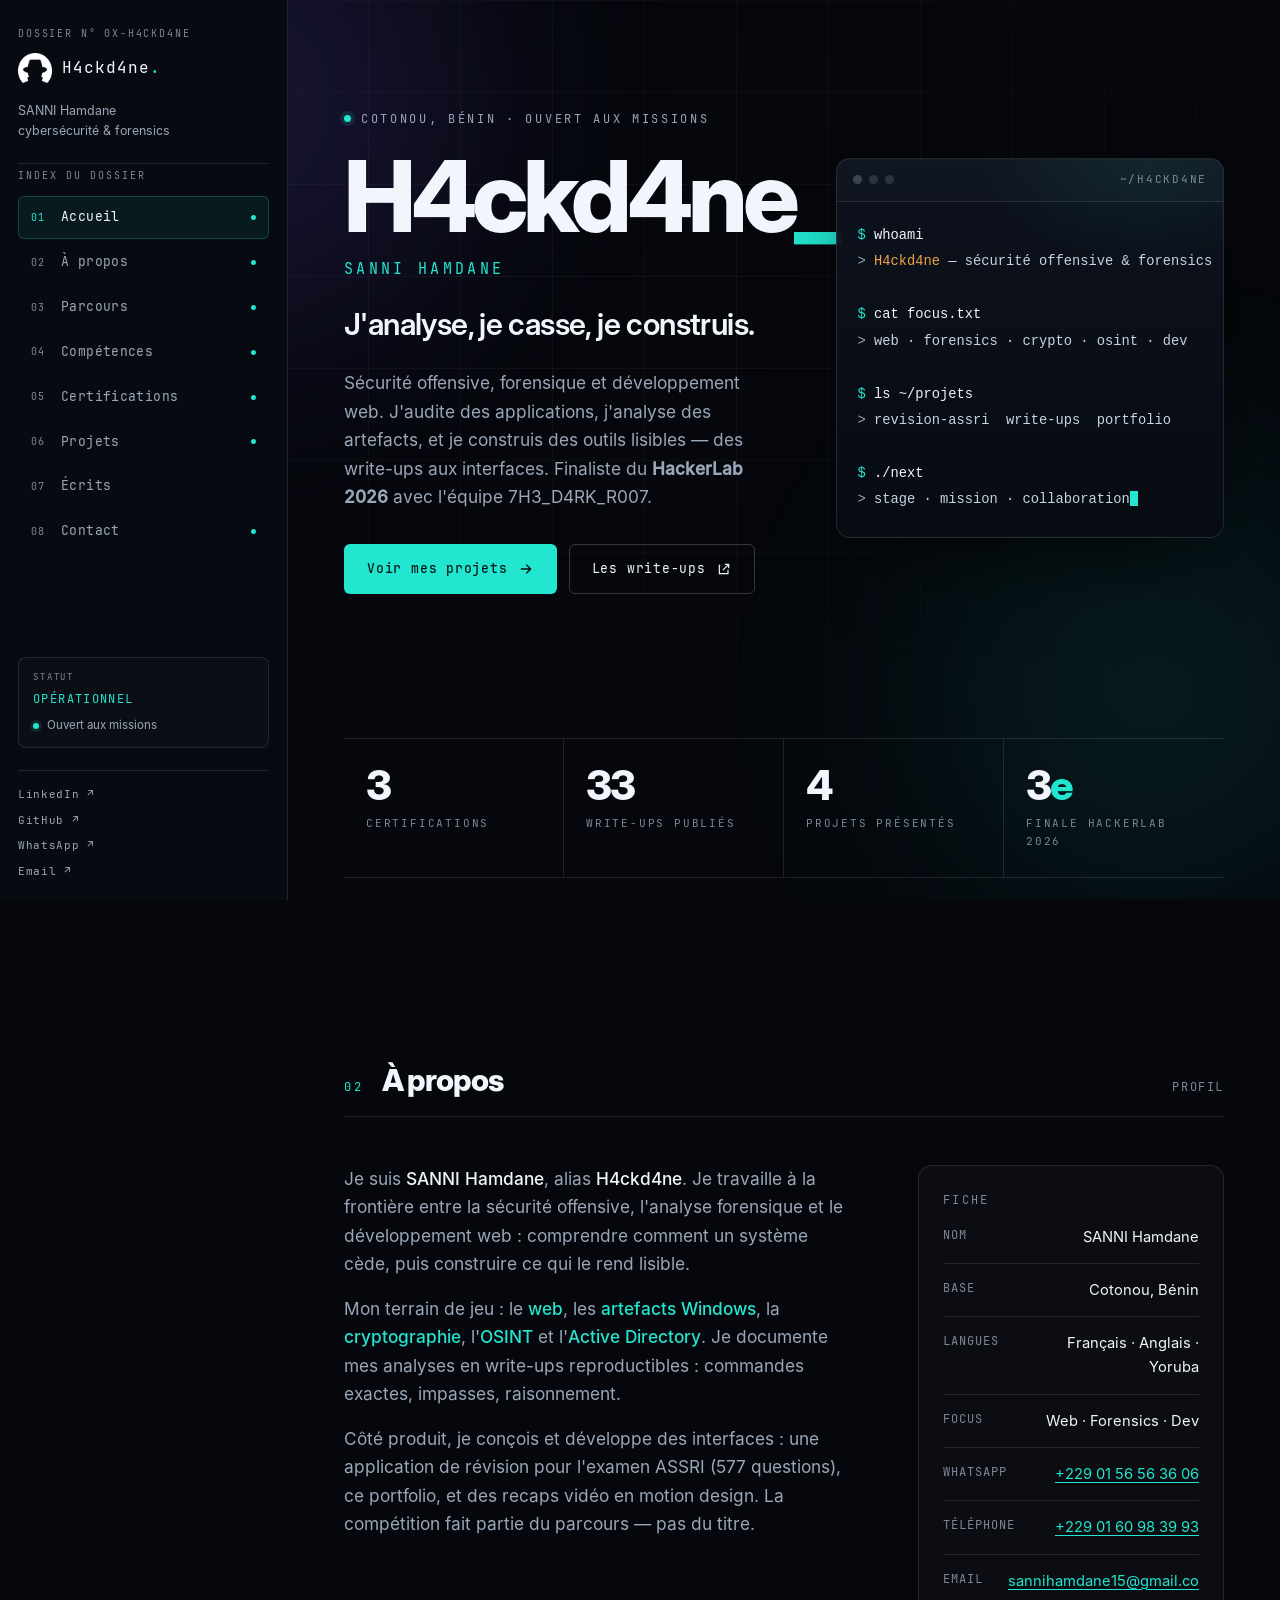
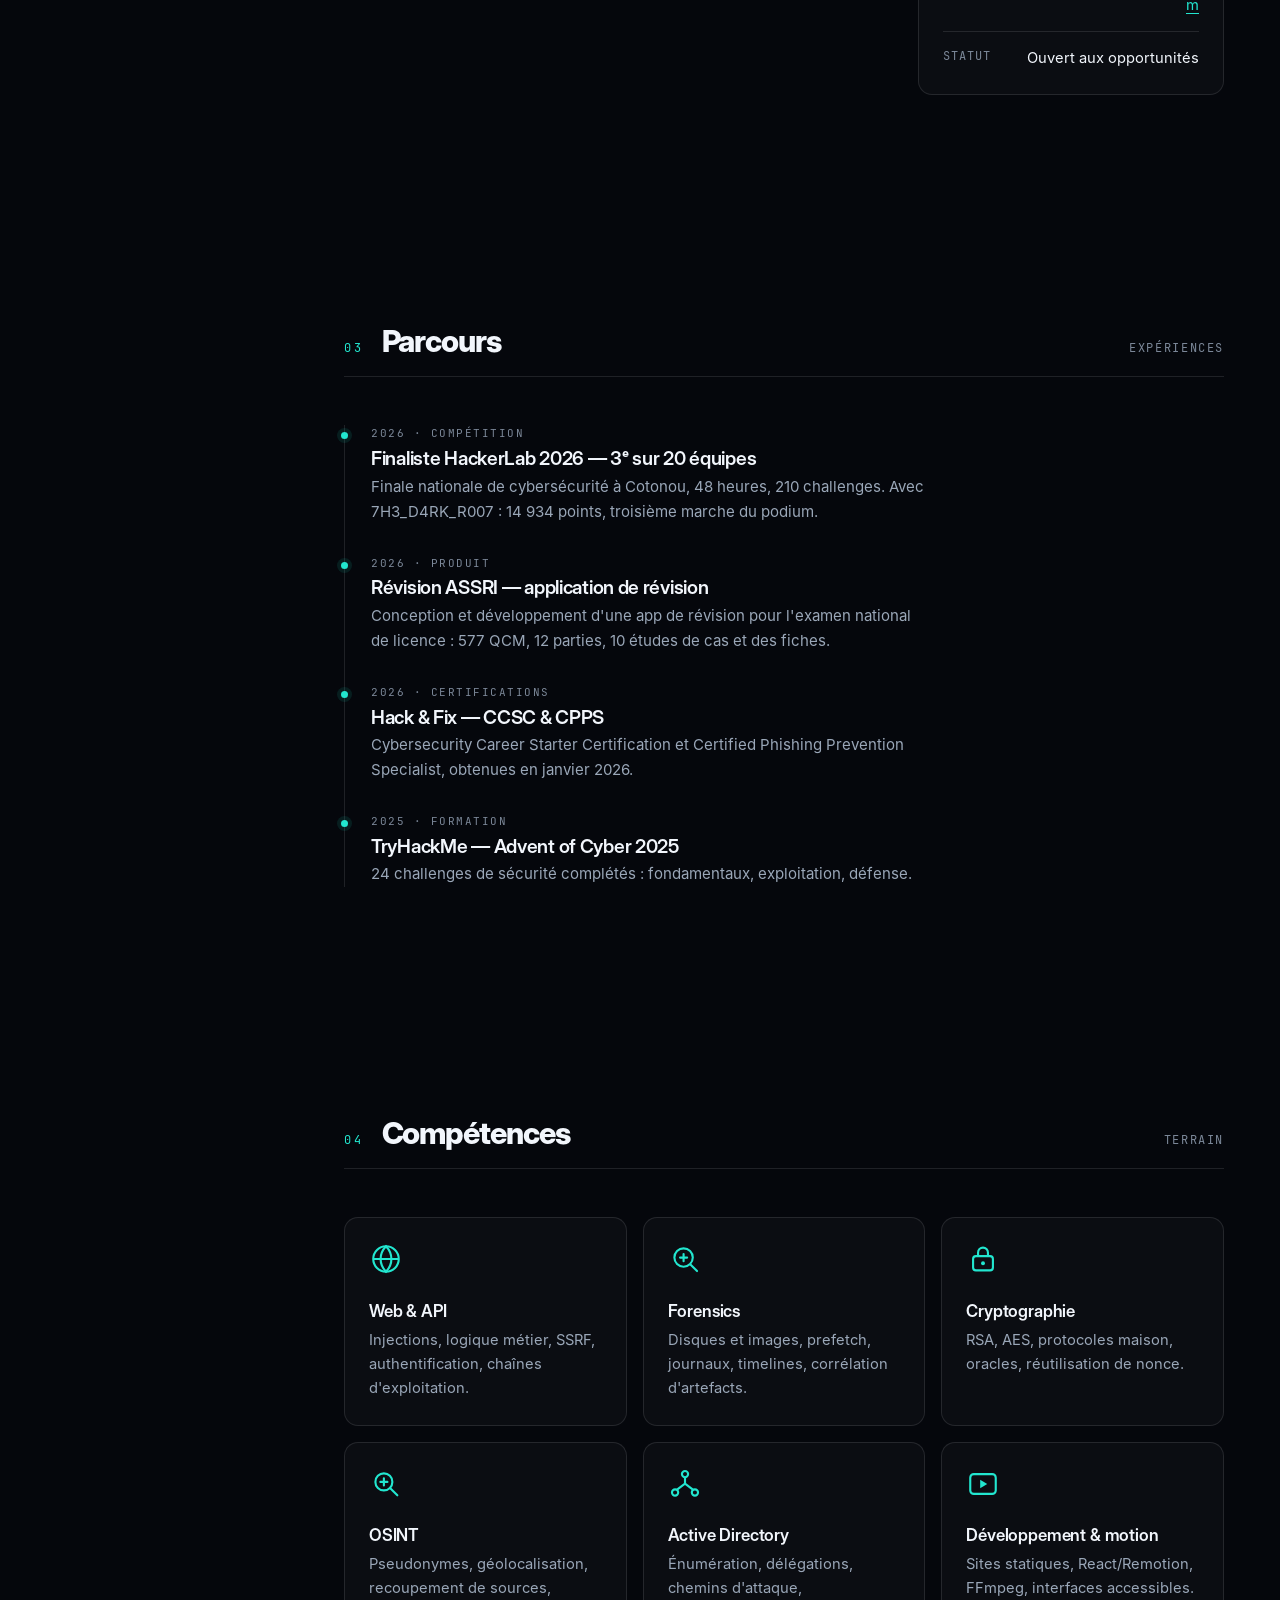
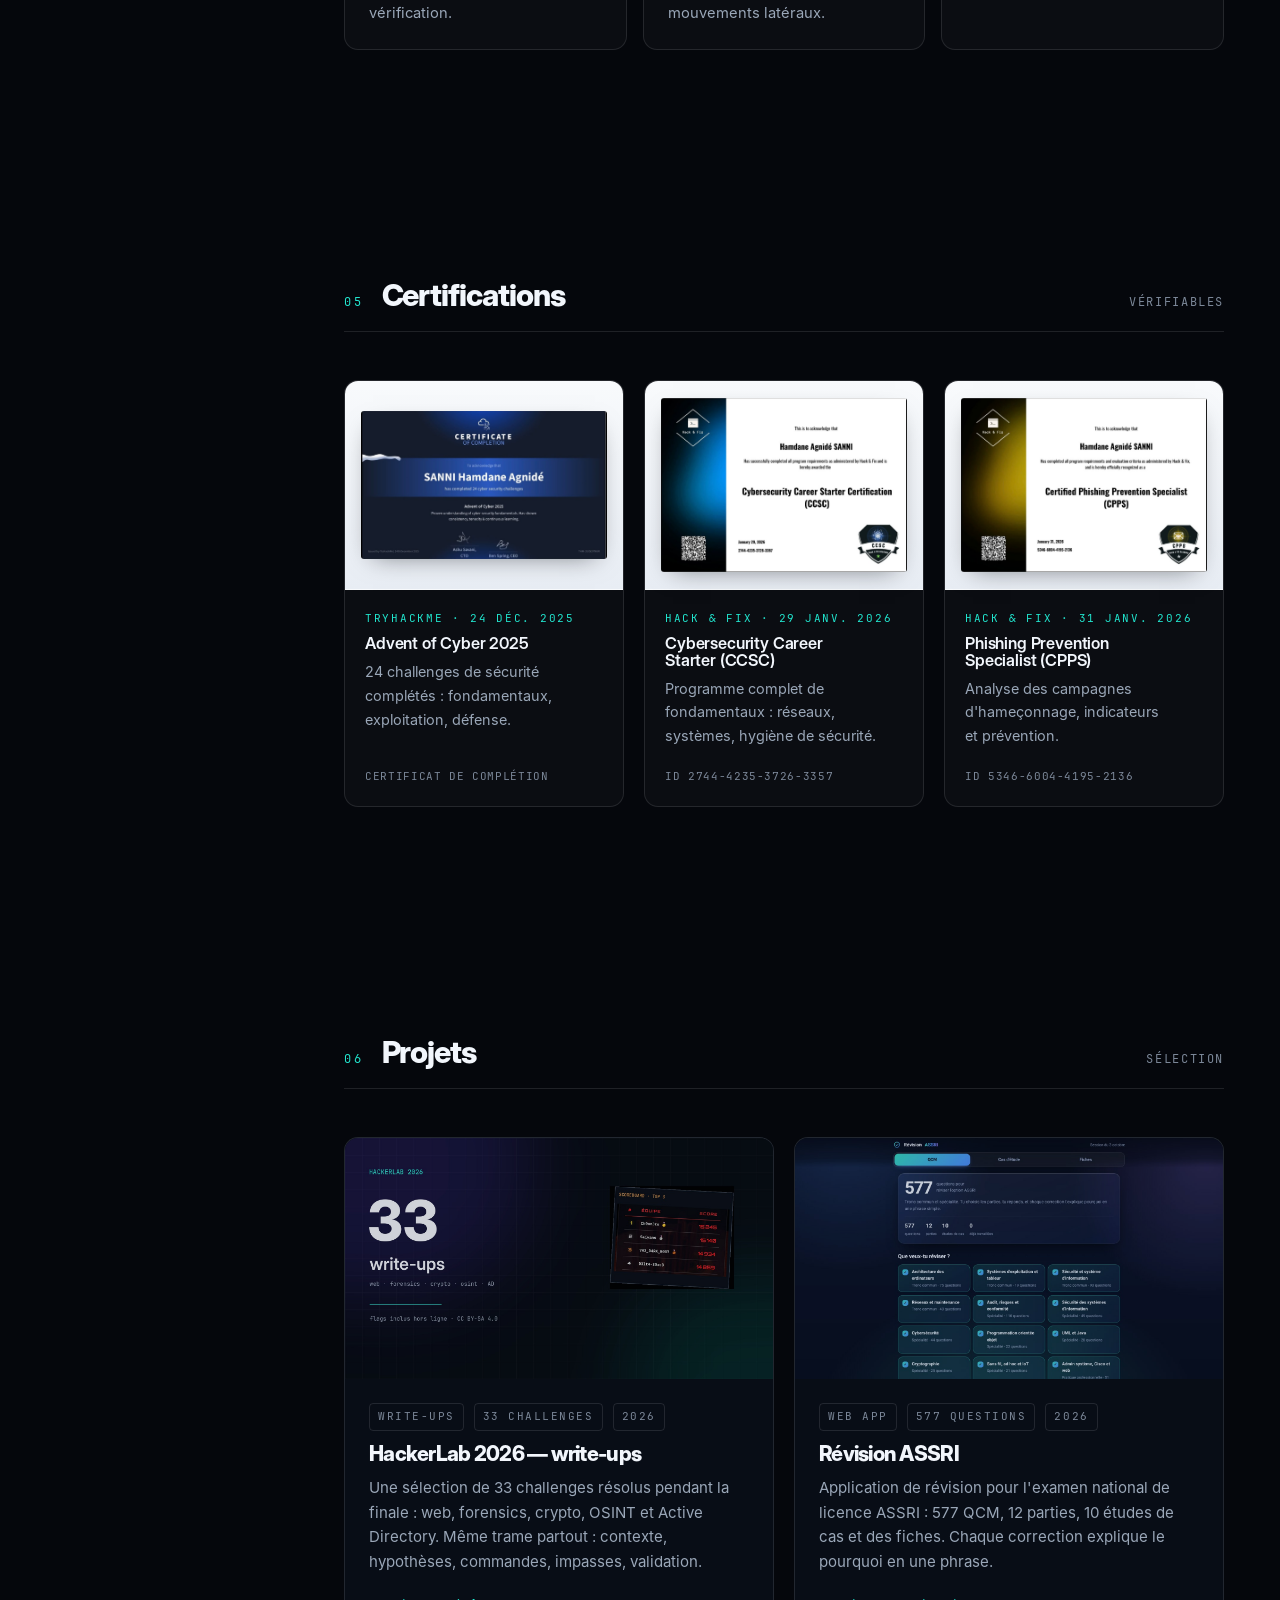
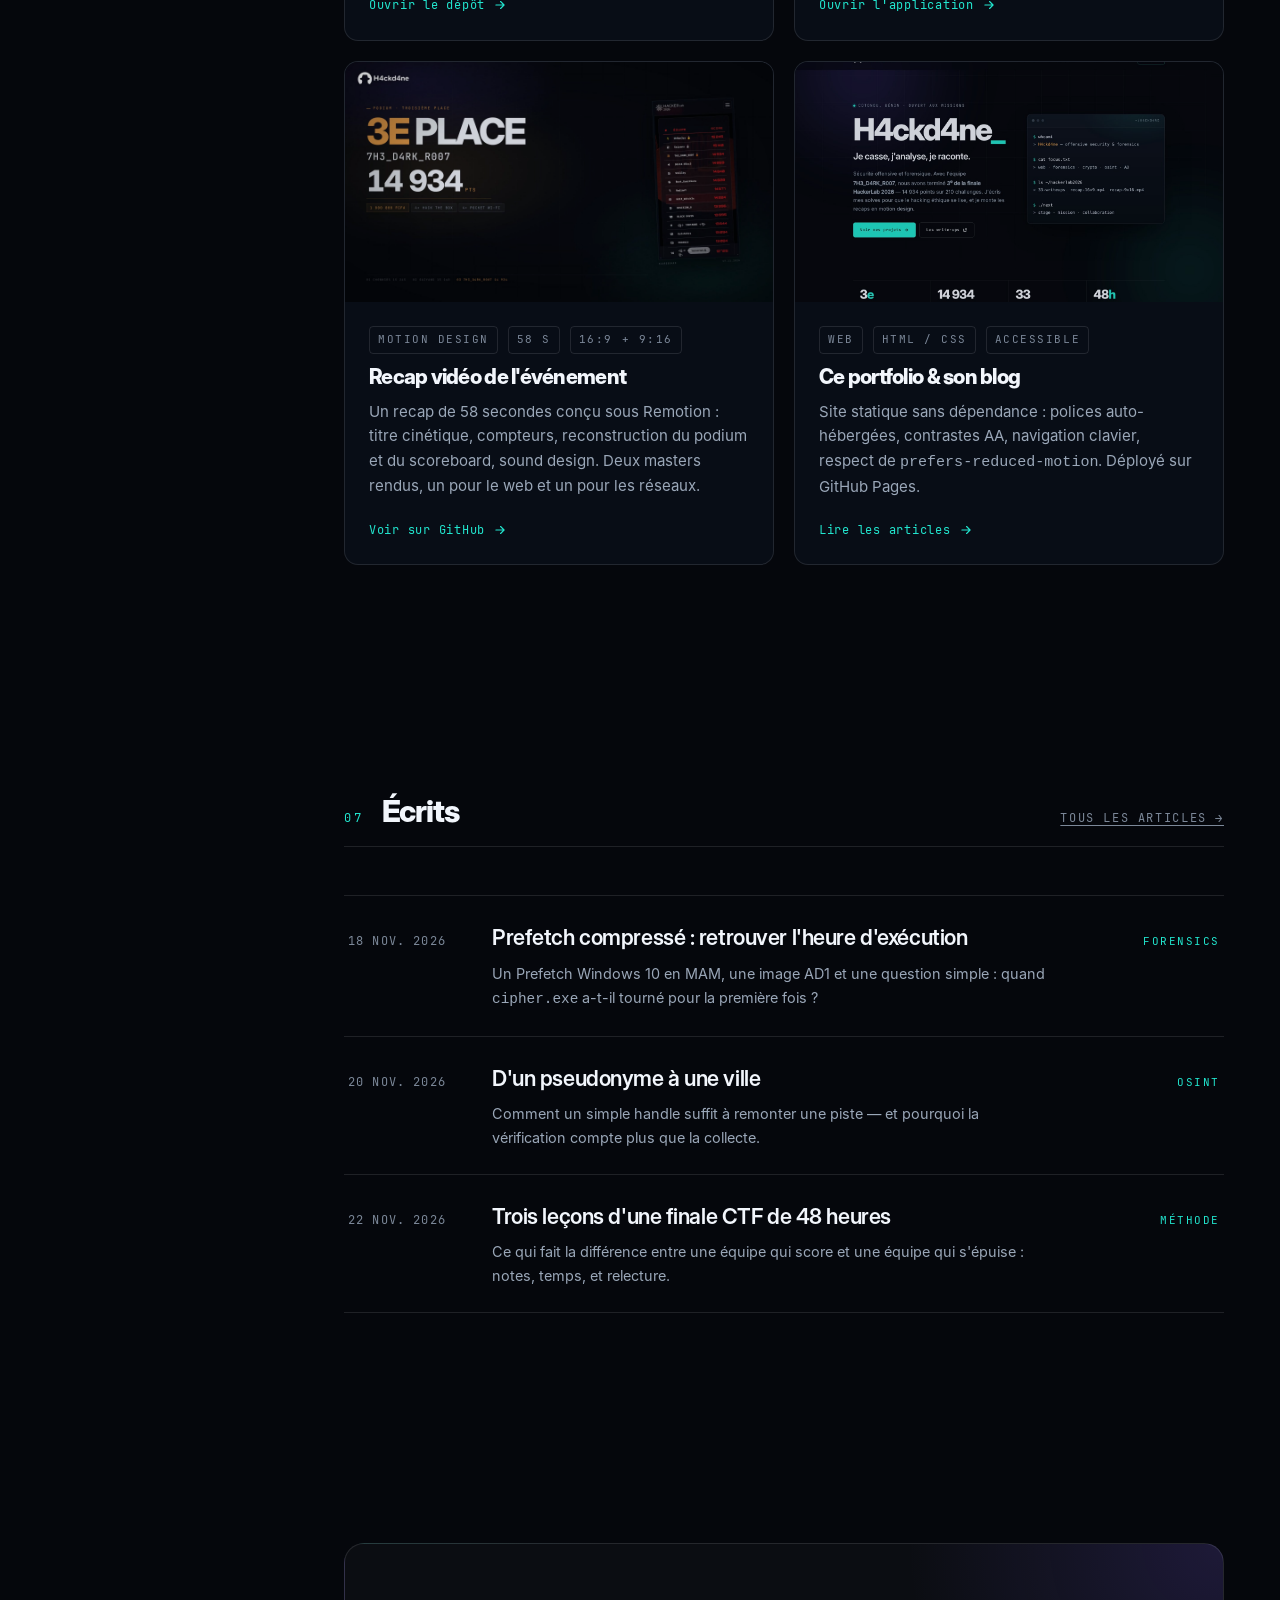
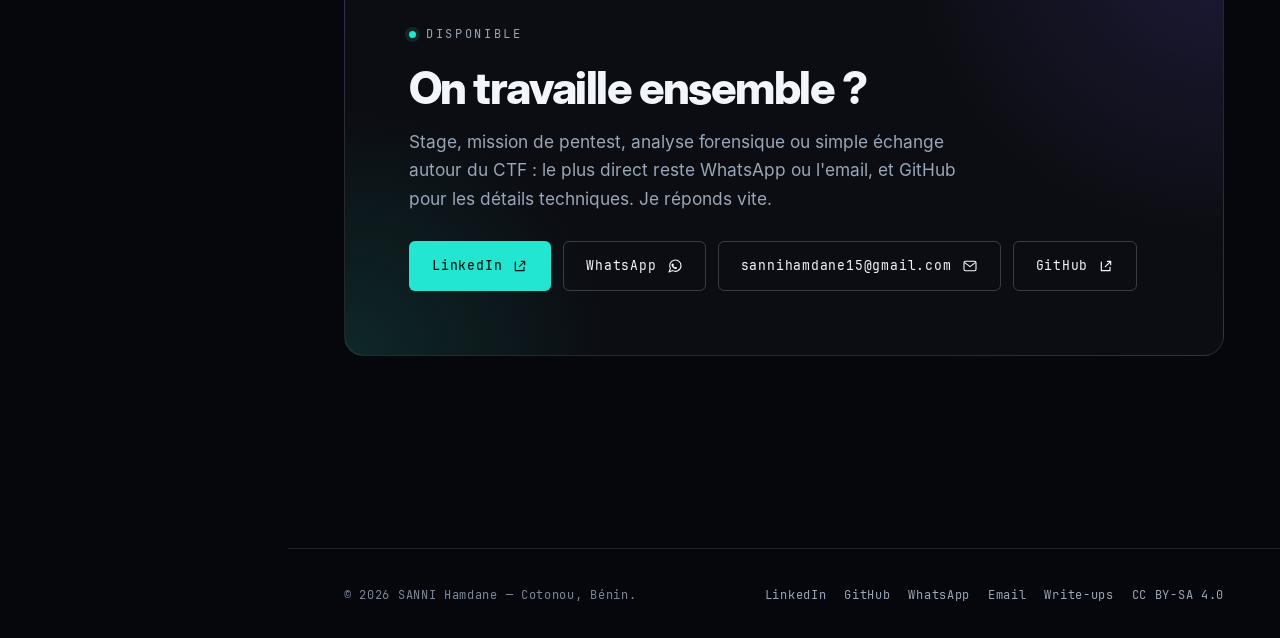
==== commit 5acf31f7: "Ajout du LinkedIn comme contact" ====
--- a/index.html
+++ b/index.html
@@ -83,6 +83,7 @@
       </div>
 
       <div class="sidebar__foot">
+        <a href="https://www.linkedin.com/in/hamdane-sanni-b52a40360" target="_blank" rel="noopener">LinkedIn <span aria-hidden="true">↗</span></a>
         <a href="https://github.com/H4ckd4ne" rel="noopener">GitHub <span aria-hidden="true">↗</span></a>
         <a href="https://wa.me/2290156563606" rel="noopener">WhatsApp <span aria-hidden="true">↗</span></a>
         <a href="mailto:sannihamdane15@gmail.com">Email <span aria-hidden="true">↗</span></a>
@@ -622,8 +623,8 @@
             techniques. Je réponds vite.
           </p>
           <div class="contact__actions">
-            <a class="btn btn--primary" href="https://github.com/H4ckd4ne" rel="noopener">
-              github.com/H4ckd4ne
+            <a class="btn btn--primary" href="https://www.linkedin.com/in/hamdane-sanni-b52a40360" target="_blank" rel="noopener">
+              LinkedIn
               <svg viewBox="0 0 24 24" fill="none" aria-hidden="true">
                 <path d="M14 5h5v5M19 5l-8 8M18 14v5H5V6" stroke="currentColor" stroke-width="1.8" stroke-linecap="round" stroke-linejoin="round" />
               </svg>
@@ -642,8 +643,11 @@
                 <path d="m4 7 8 6 8-6" stroke="currentColor" stroke-width="1.6" stroke-linecap="round" stroke-linejoin="round" />
               </svg>
             </a>
-            <a class="btn btn--ghost" href="https://github.com/H4ckd4ne/hackerlab2026-writeups" rel="noopener">
-              Lire les write-ups
+            <a class="btn btn--ghost" href="https://github.com/H4ckd4ne" rel="noopener">
+              GitHub
+              <svg viewBox="0 0 24 24" fill="none" aria-hidden="true">
+                <path d="M14 5h5v5M19 5l-8 8M18 14v5H5V6" stroke="currentColor" stroke-width="1.8" stroke-linecap="round" stroke-linejoin="round" />
+              </svg>
             </a>
           </div>
         </div>
@@ -654,6 +658,7 @@
       <div class="container site-footer__inner">
         <p>© <span data-year>2026</span> SANNI Hamdane — Cotonou, Bénin.</p>
         <div class="site-footer__links">
+          <a href="https://www.linkedin.com/in/hamdane-sanni-b52a40360" target="_blank" rel="noopener">LinkedIn</a>
           <a href="https://github.com/H4ckd4ne" rel="noopener">GitHub</a>
           <a href="https://wa.me/2290156563606" rel="noopener">WhatsApp</a>
           <a href="mailto:sannihamdane15@gmail.com">Email</a>
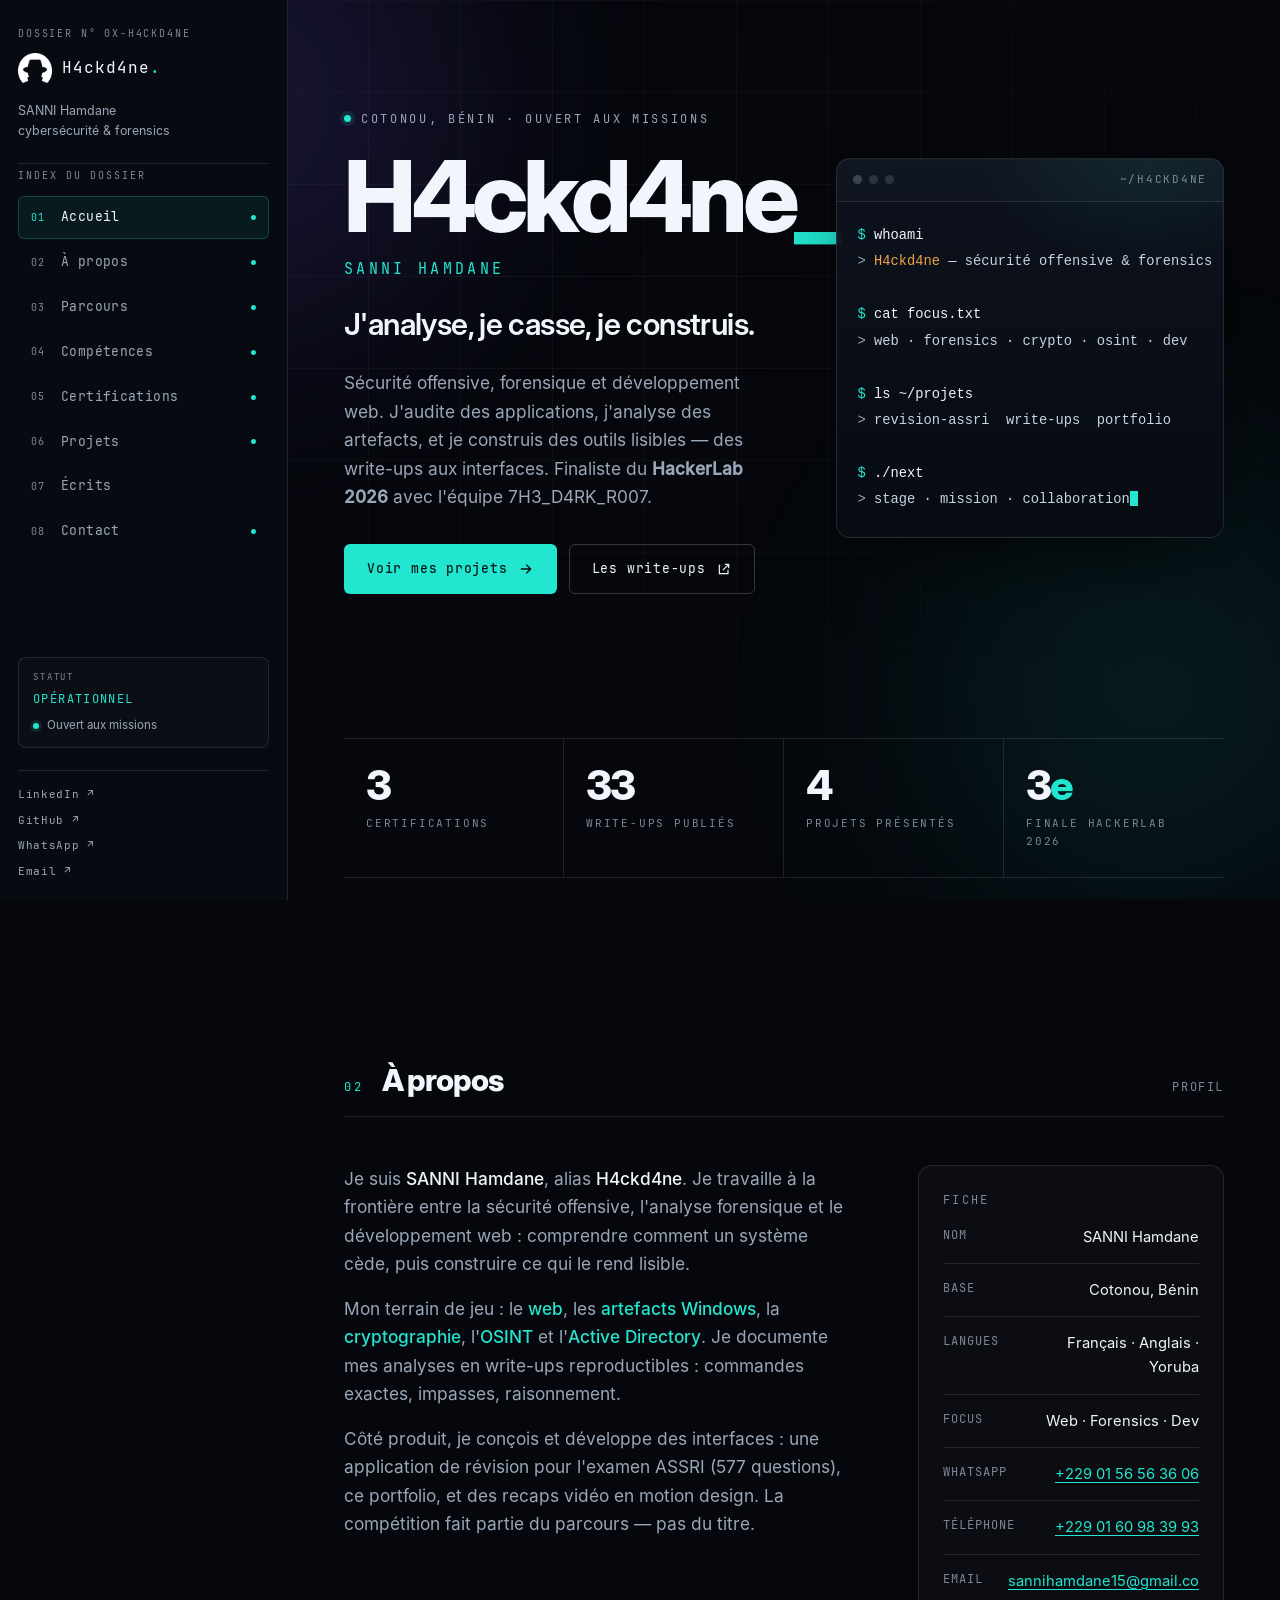
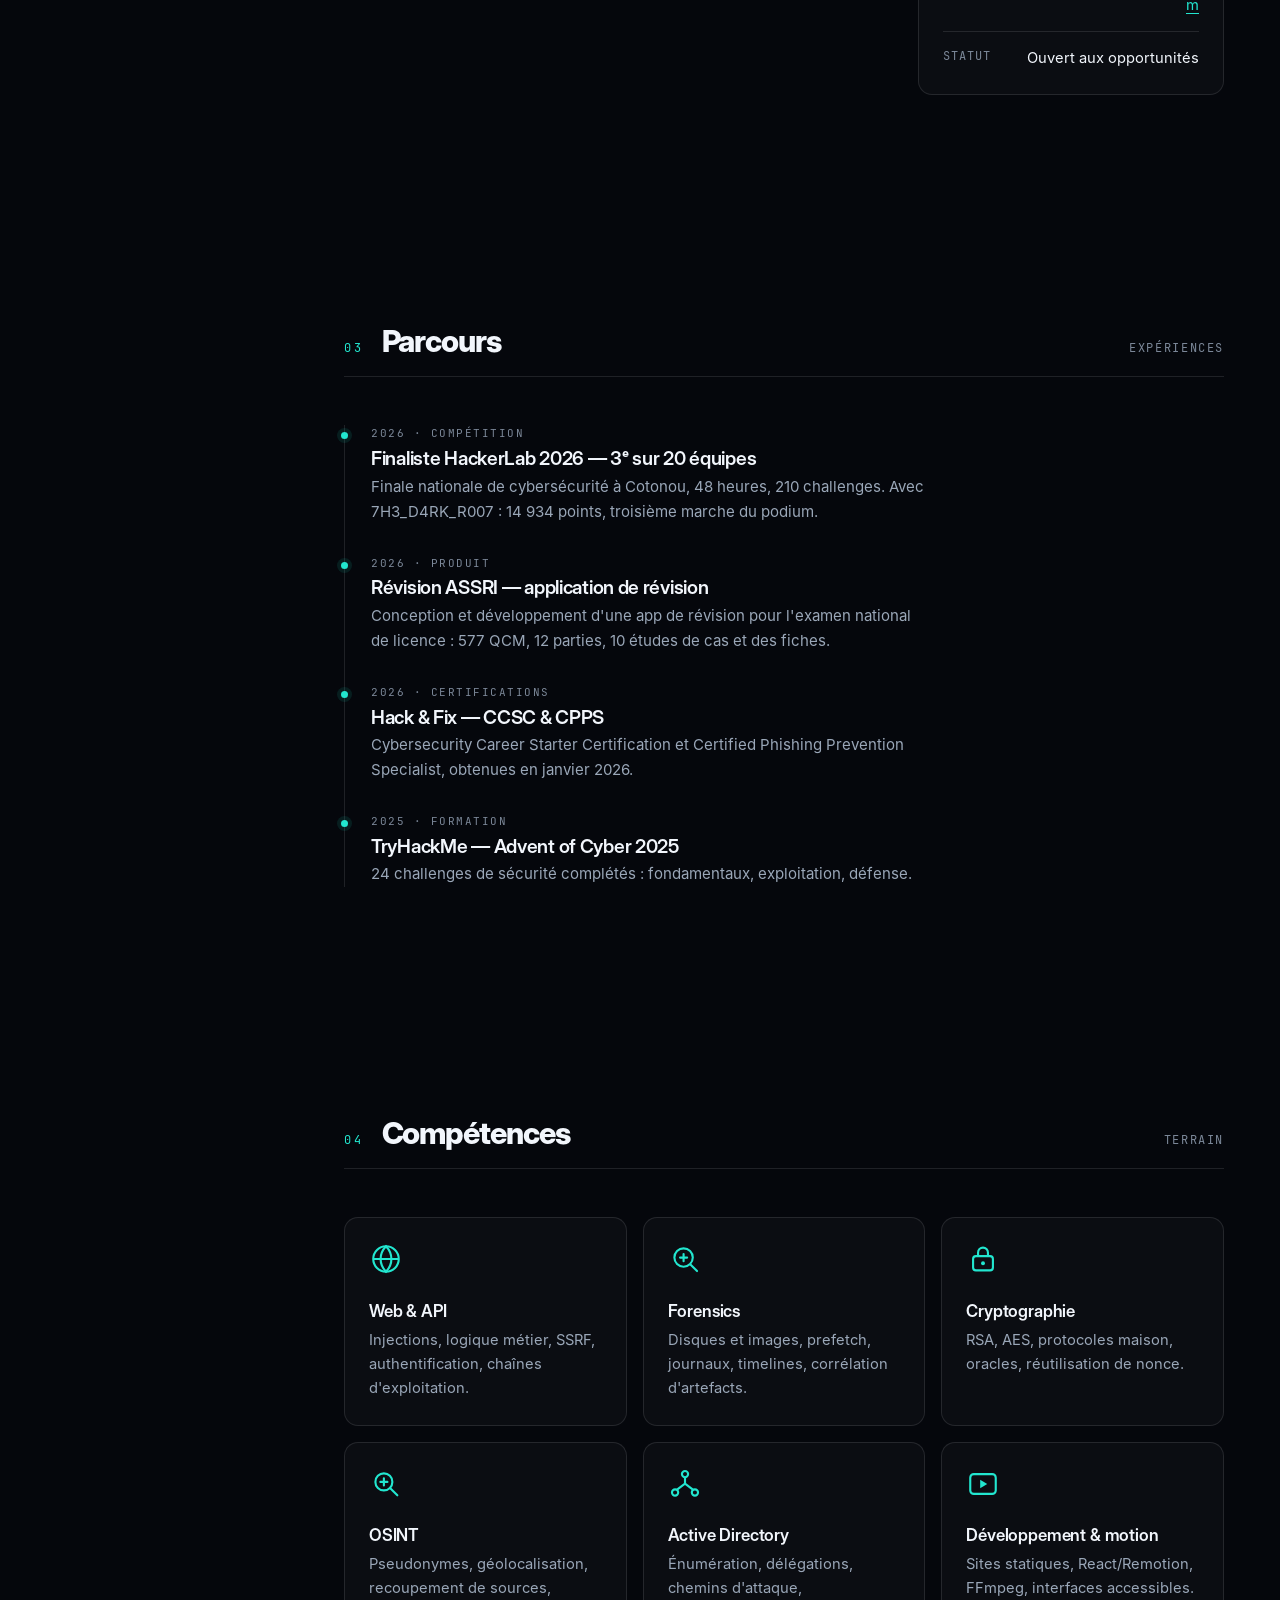
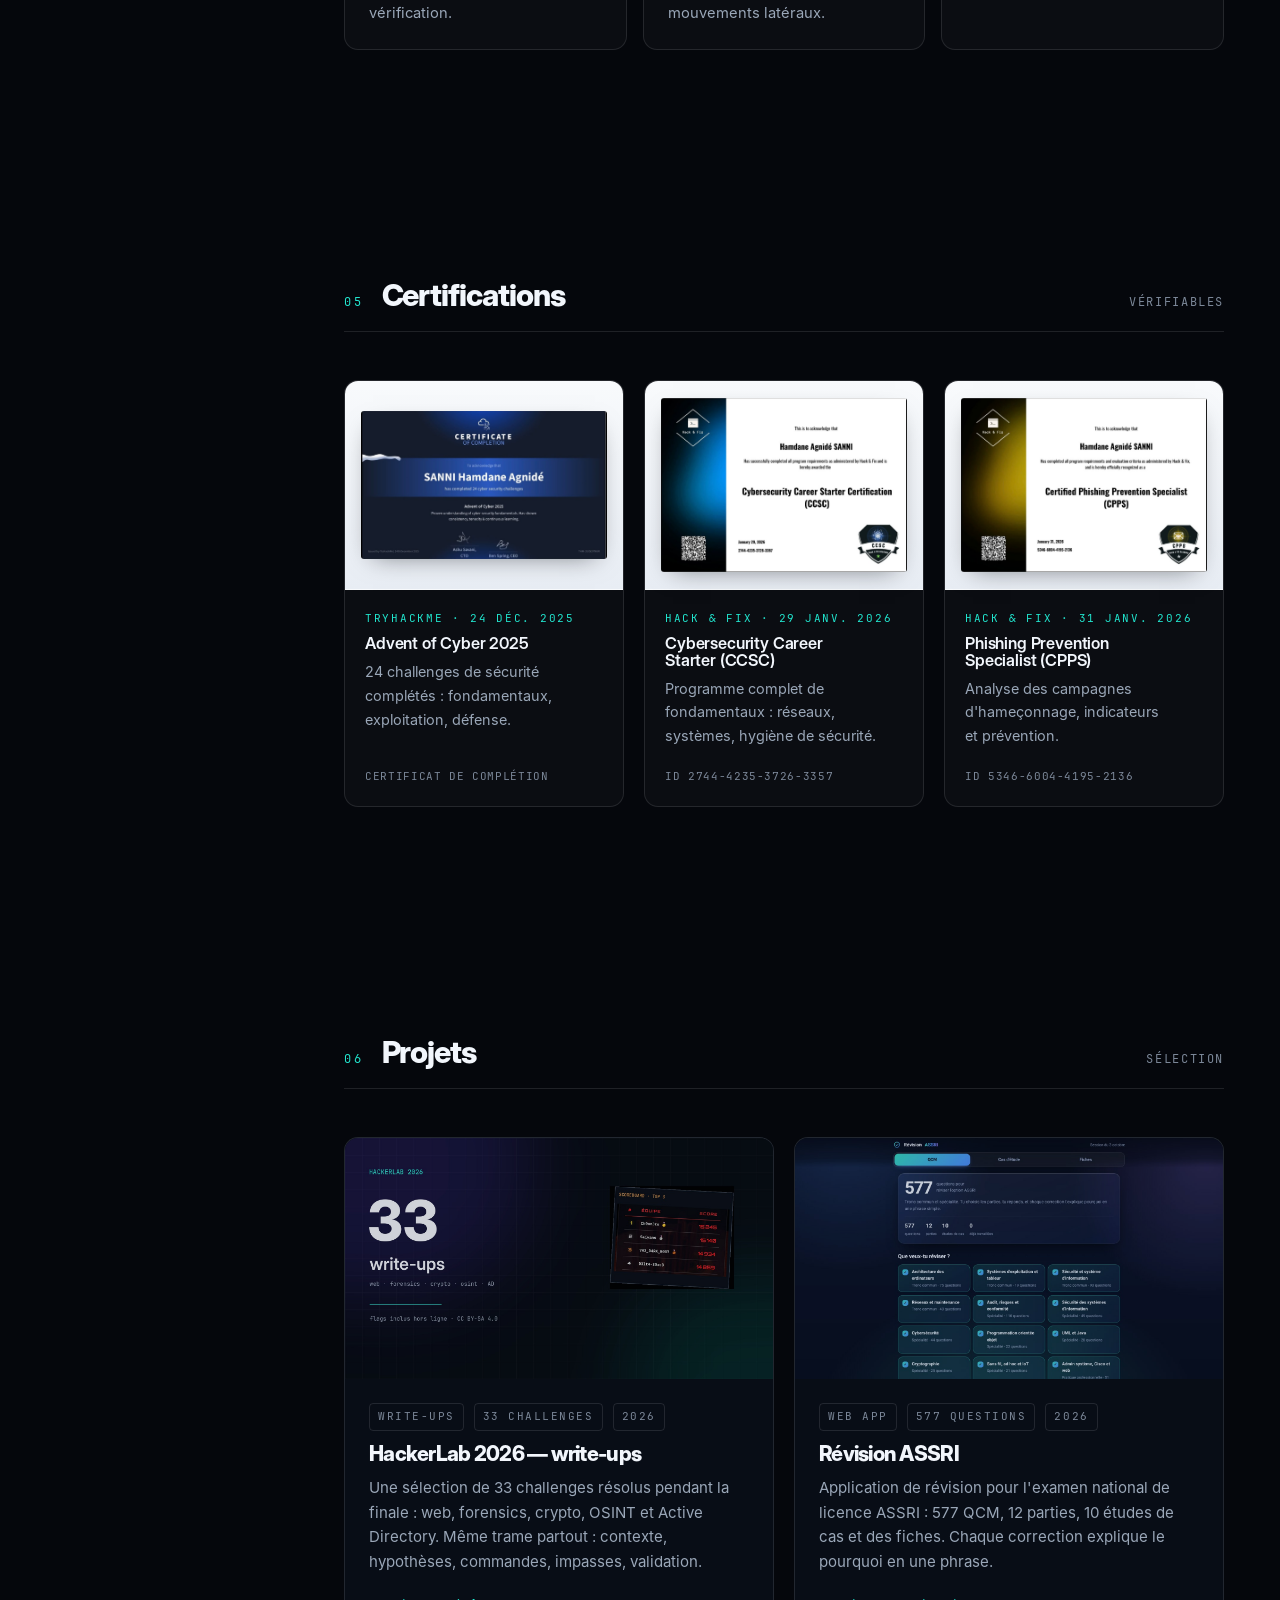
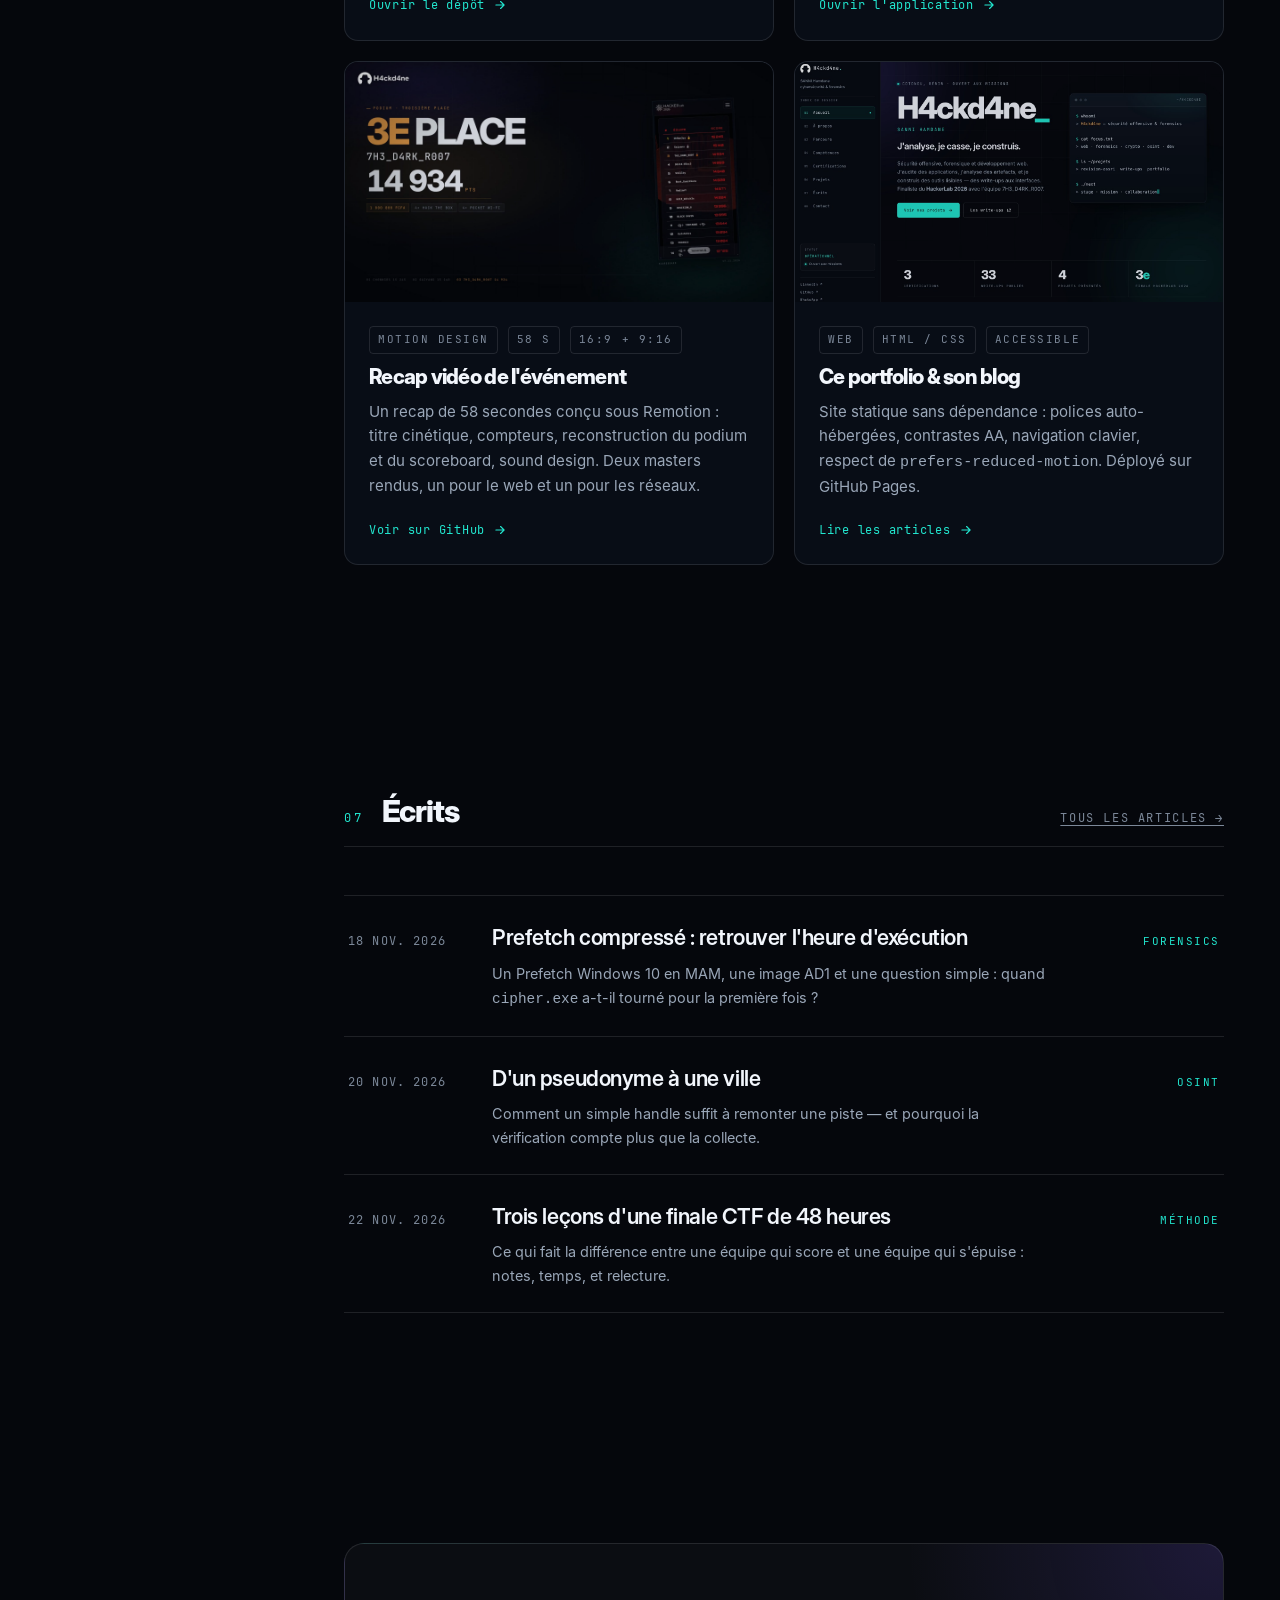
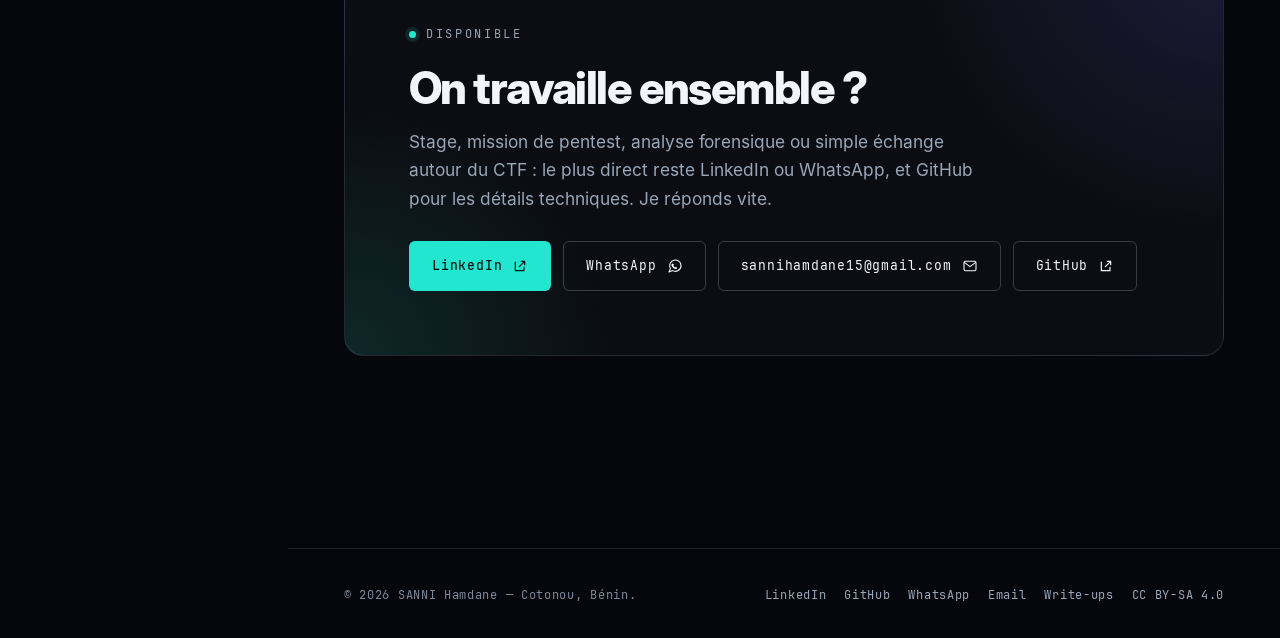
==== commit e018a05c: "Contact : LinkedIn cité en premier" ====
--- a/index.html
+++ b/index.html
@@ -619,7 +619,7 @@
           <h2 id="titre-contact">On travaille ensemble ?</h2>
           <p>
             Stage, mission de pentest, analyse forensique ou simple échange autour du
-            CTF : le plus direct reste WhatsApp ou l'email, et GitHub pour les détails
+            CTF : le plus direct reste LinkedIn ou WhatsApp, et GitHub pour les détails
             techniques. Je réponds vite.
           </p>
           <div class="contact__actions">
